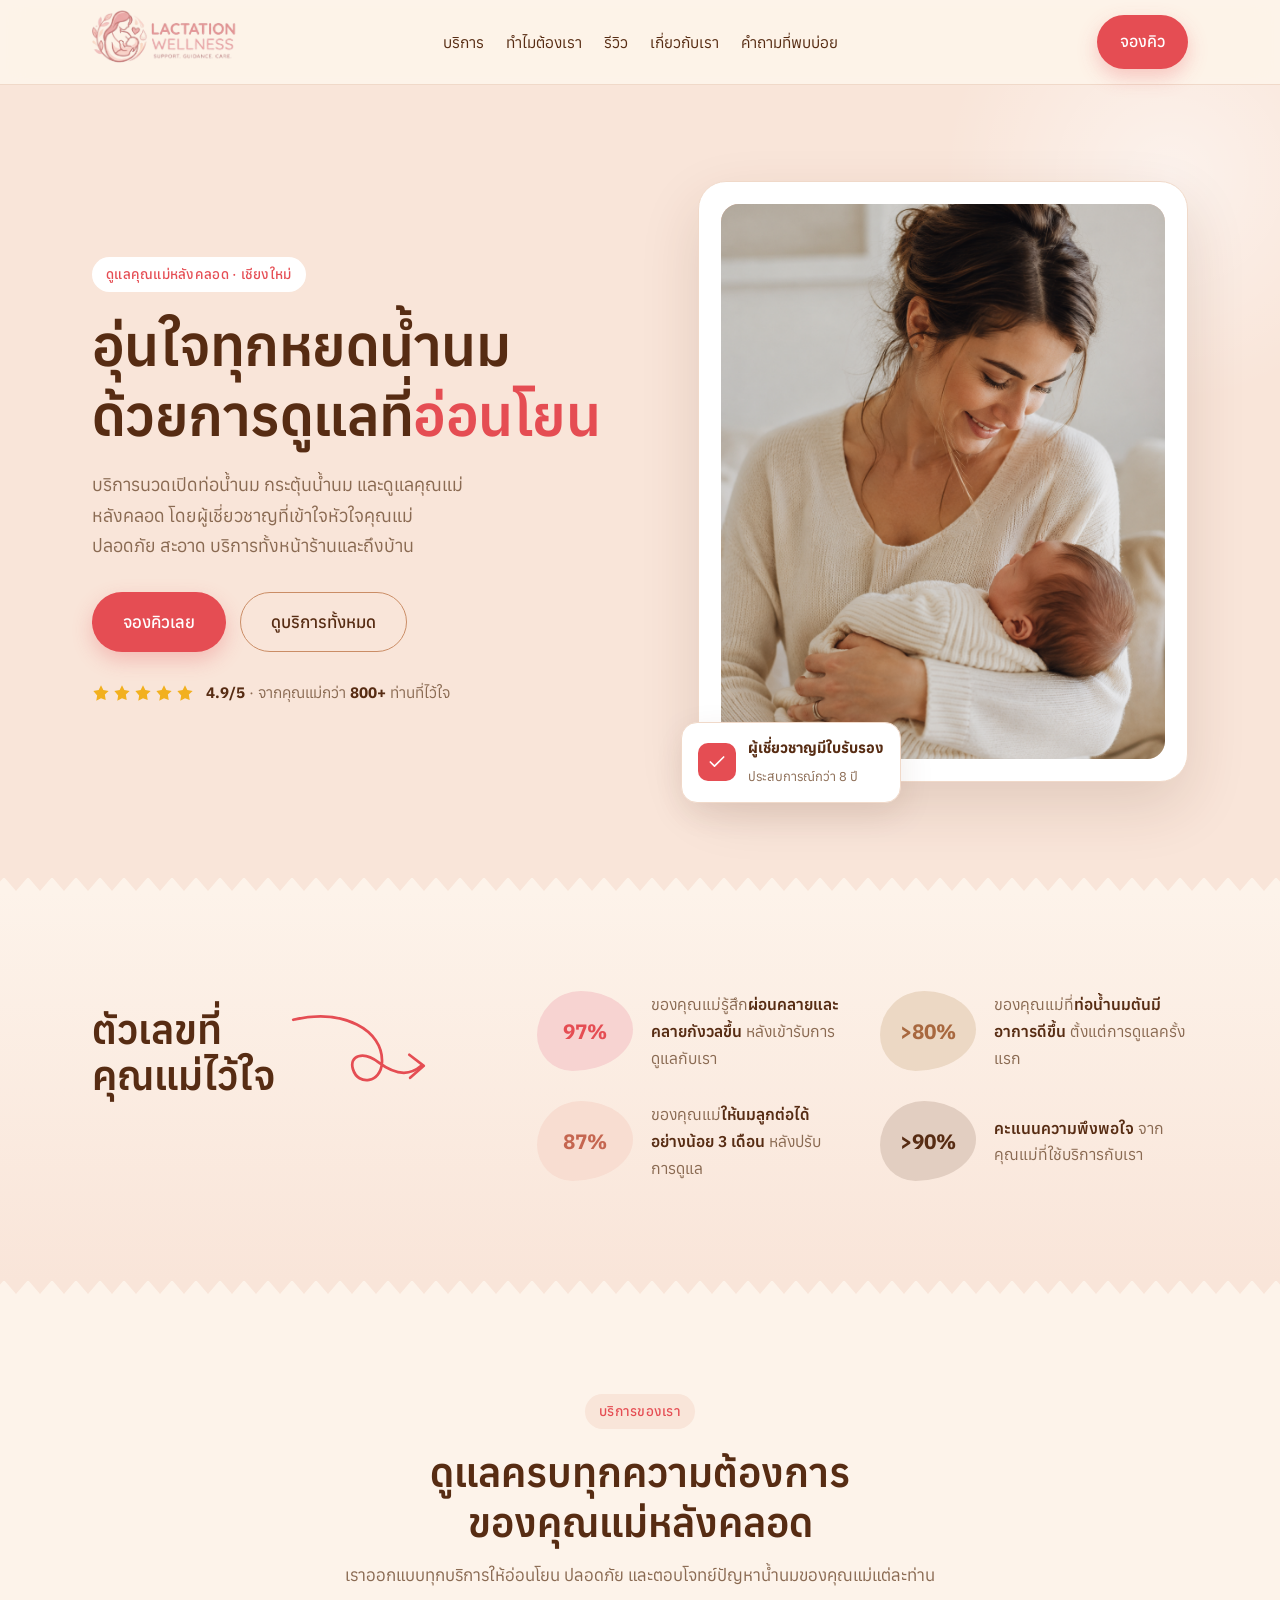
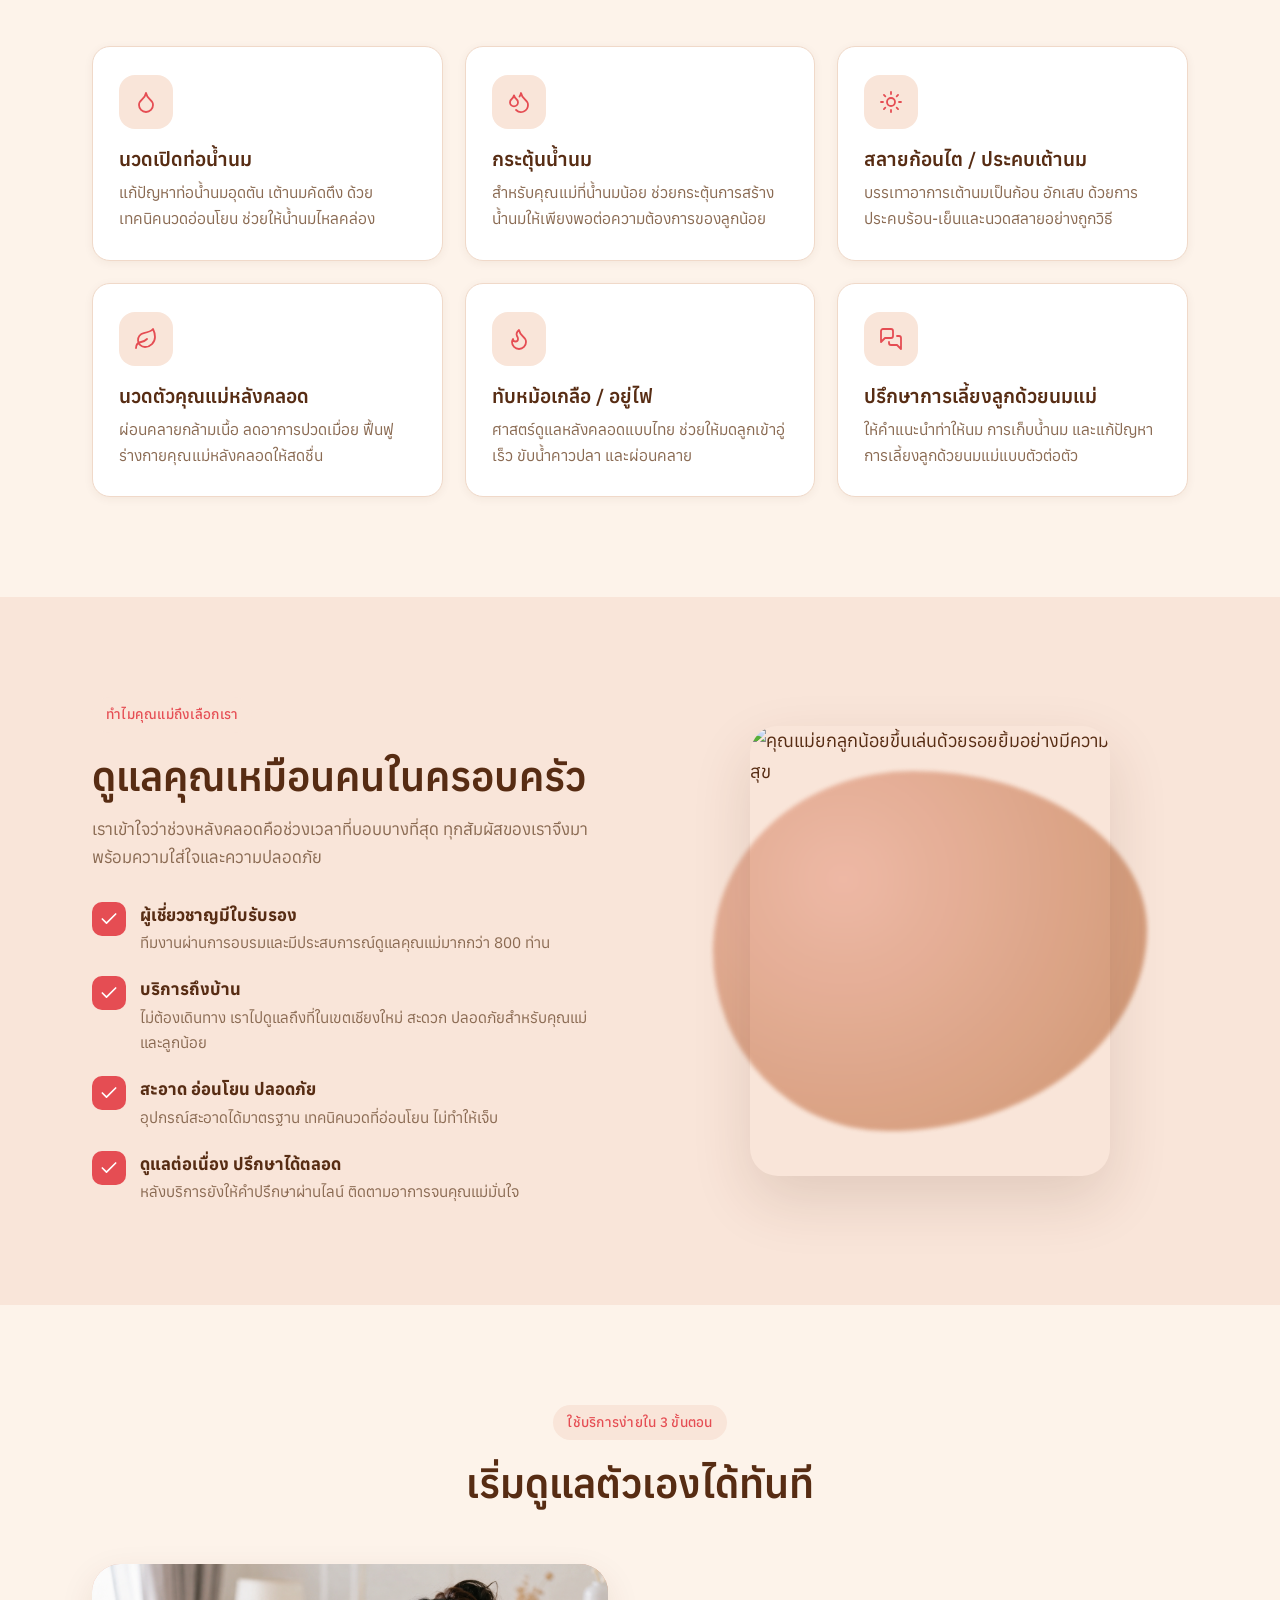
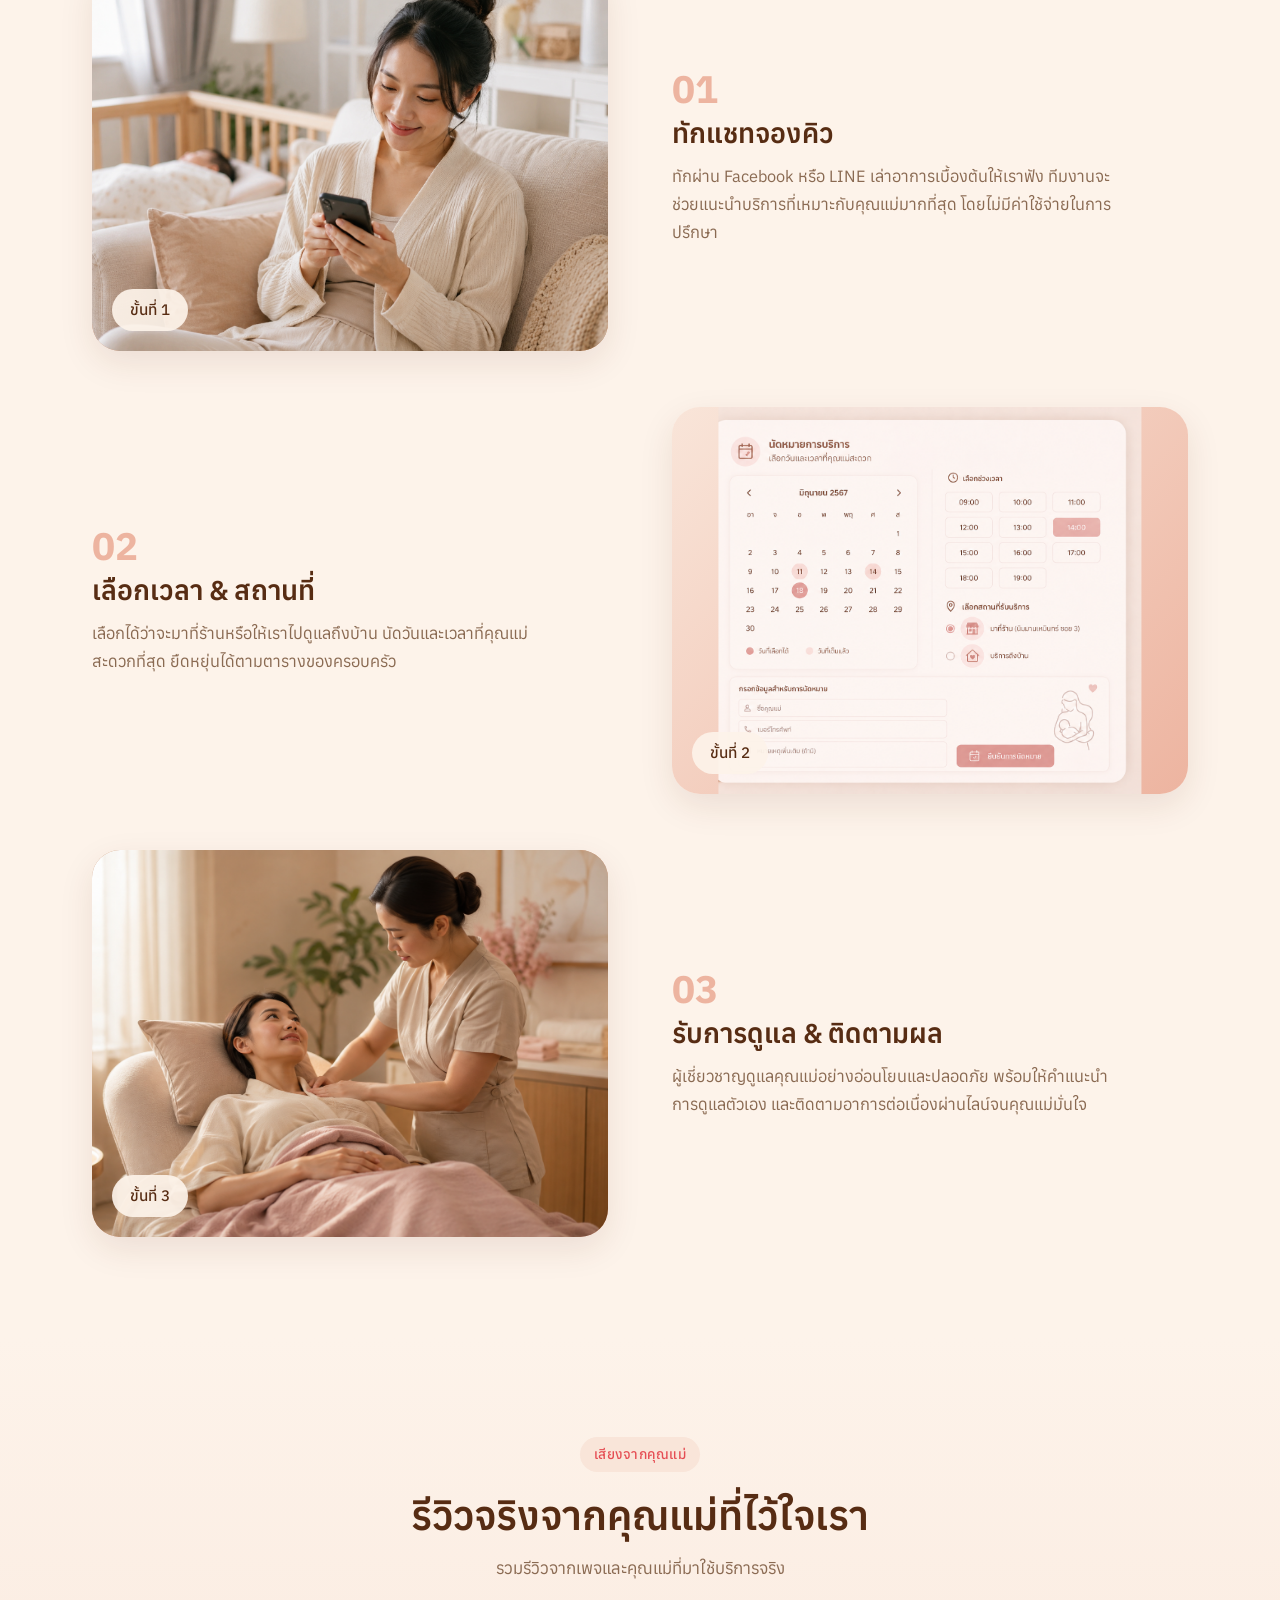
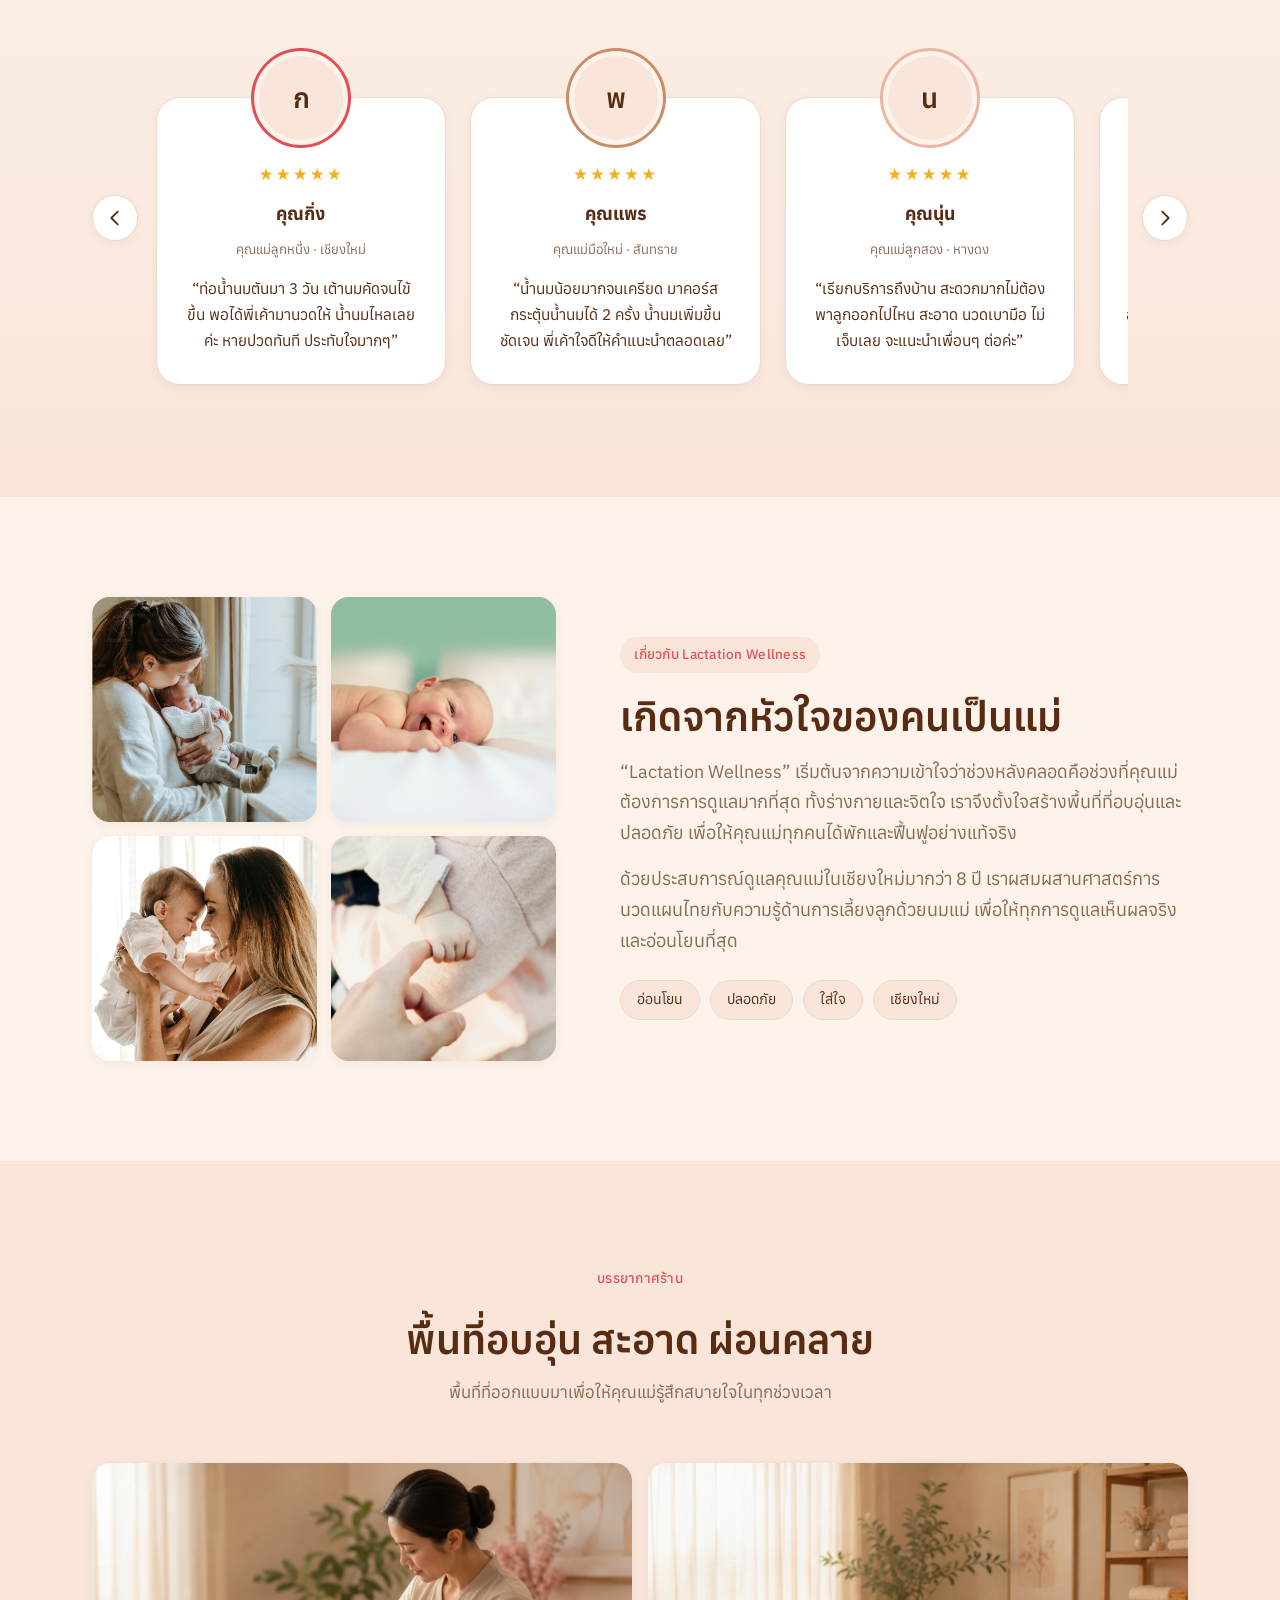
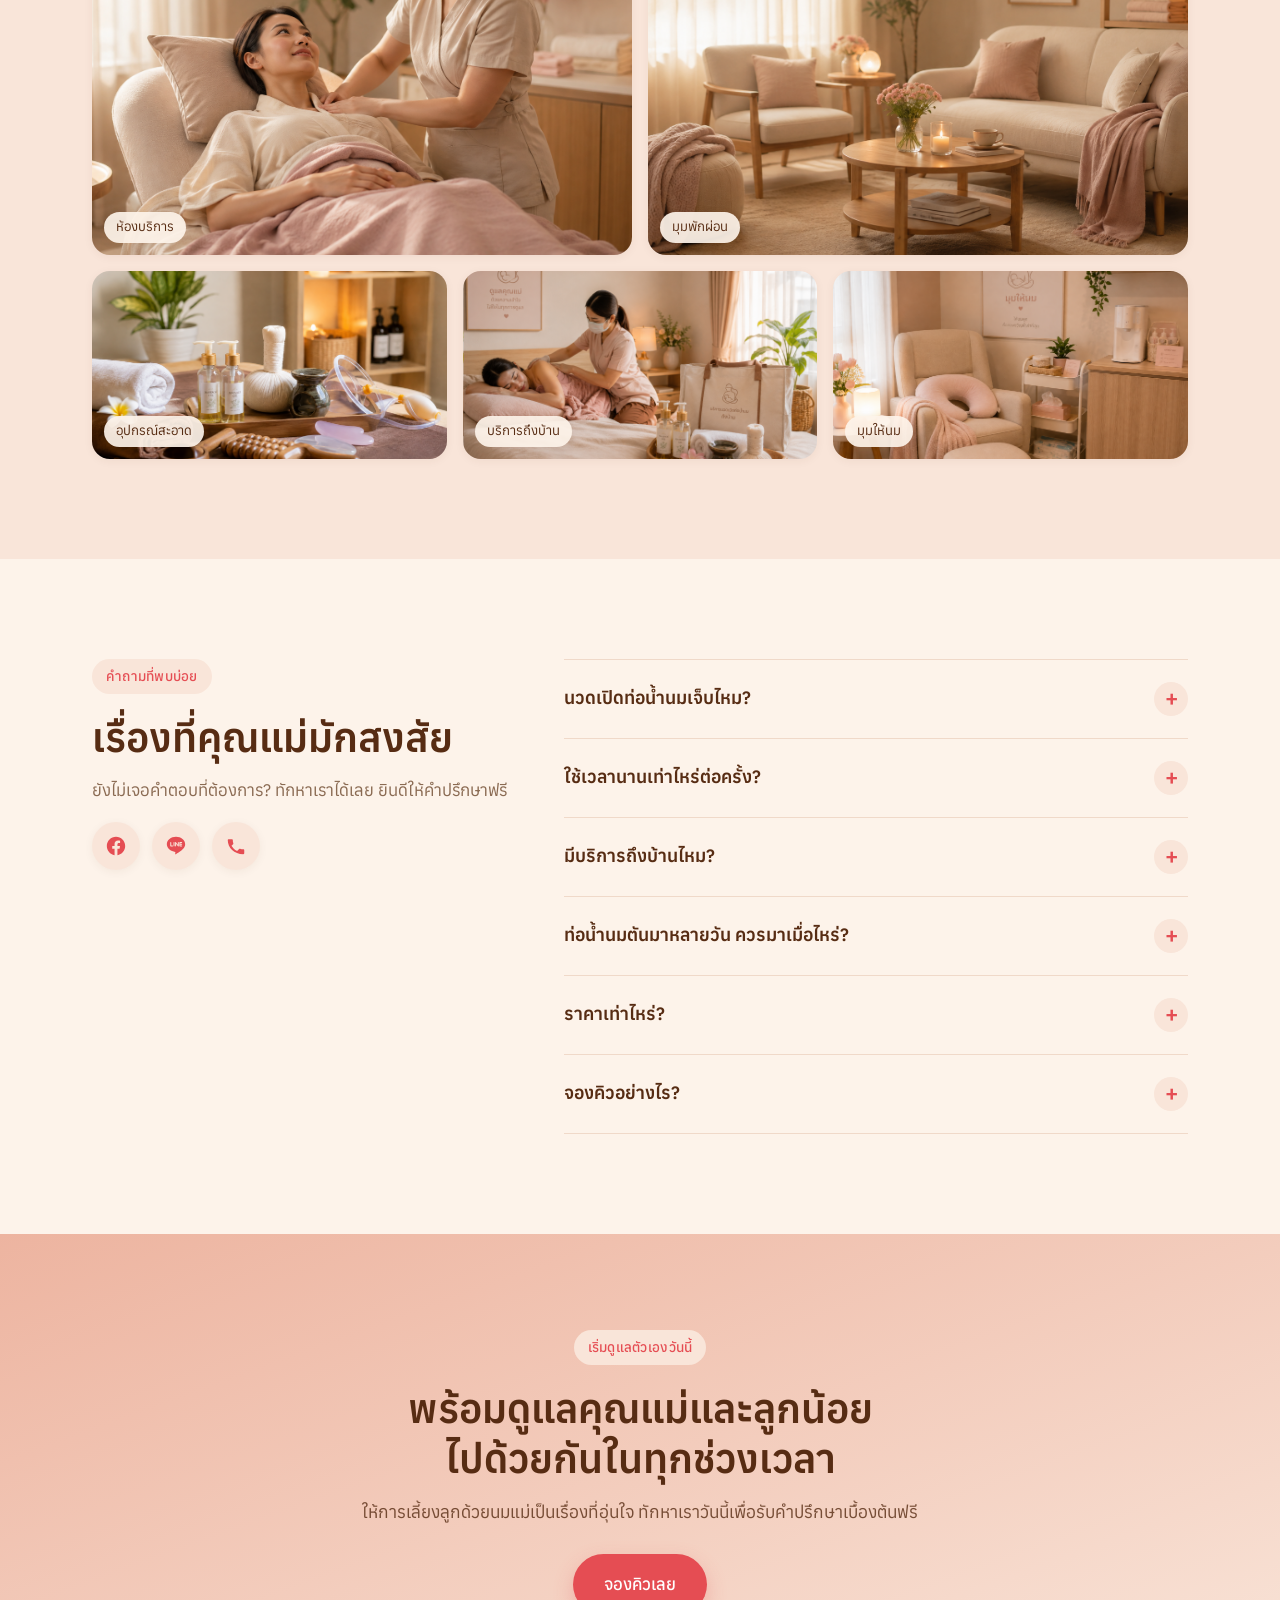
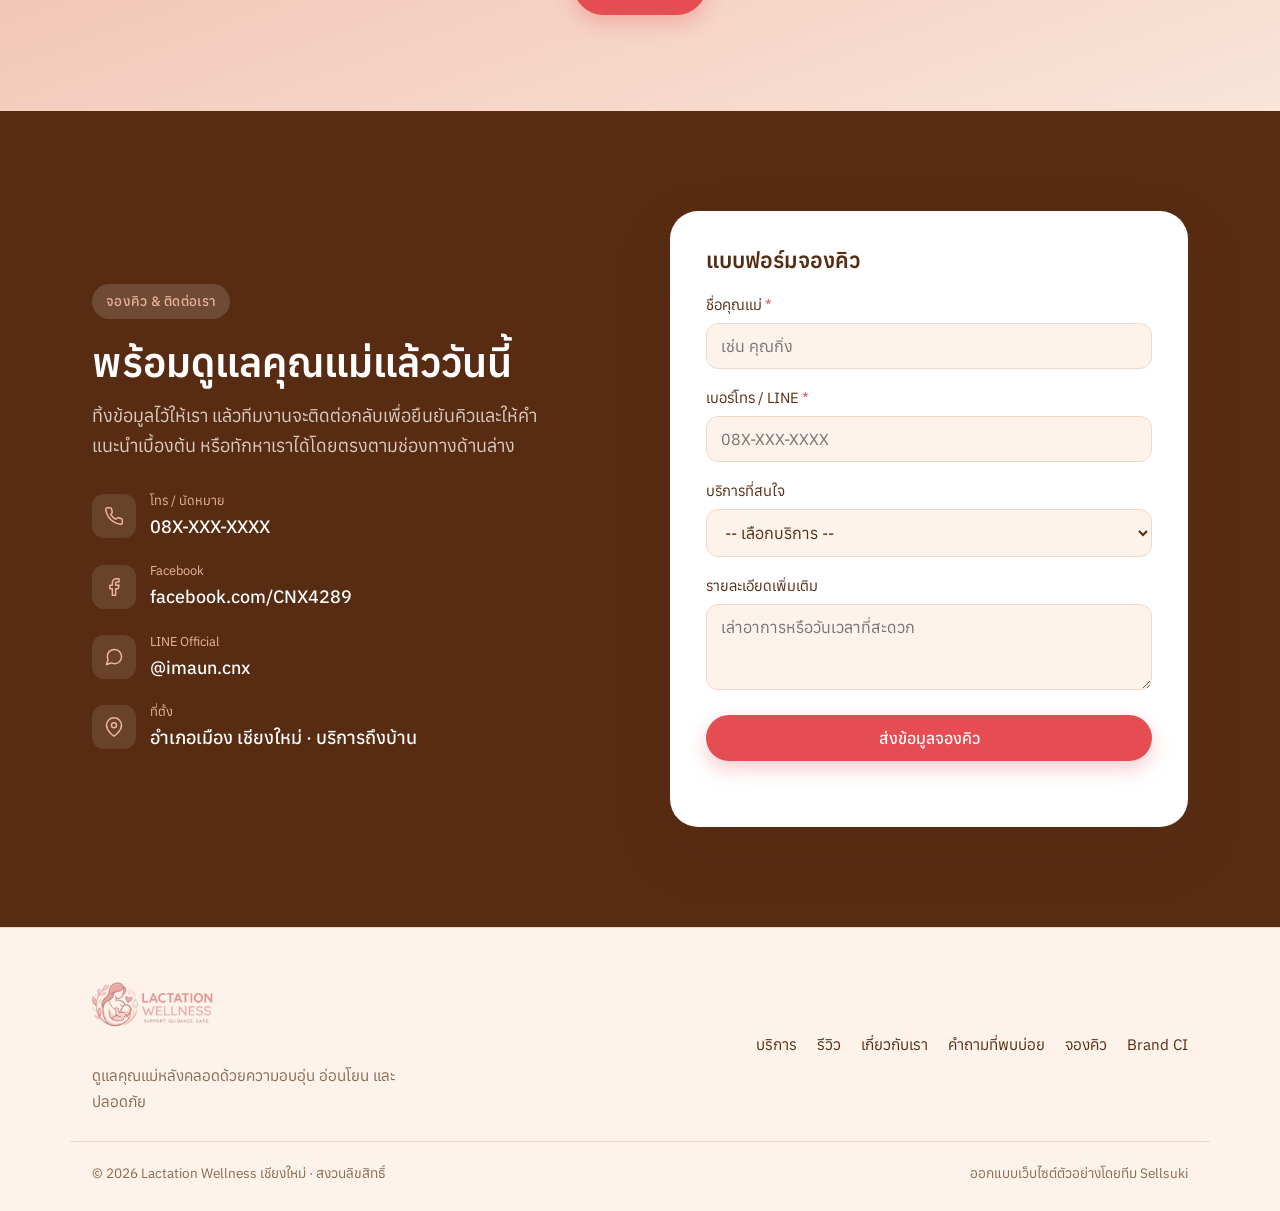
==== index.html @ d566239a "Initial commit: Lactation Wellness landing site Static HTML/CSS/vanilla-JS landing page for a postpa" ====
<!DOCTYPE html>
<html lang="th">
<head>
  <meta charset="UTF-8" />
  <meta name="viewport" content="width=device-width, initial-scale=1" />
  <script>document.documentElement.classList.add('js');</script>
  <title>Lactation Wellness | นวดเปิดท่อน้ำนม ดูแลคุณแม่หลังคลอด เชียงใหม่</title>
  <meta name="description" content="Lactation Wellness เชียงใหม่ — บริการนวดเปิดท่อน้ำนม กระตุ้นน้ำนม สลายก้อนไต และดูแลคุณแม่หลังคลอด โดยผู้เชี่ยวชาญ อ่อนโยน ปลอดภัย บริการถึงบ้านและหน้าร้าน" />
  <meta property="og:title" content="Lactation Wellness | นวดเปิดท่อน้ำนม ดูแลคุณแม่หลังคลอด เชียงใหม่" />
  <meta property="og:description" content="ดูแลคุณแม่หลังคลอดด้วยความอบอุ่น นวดเปิดท่อน้ำนม กระตุ้นน้ำนม โดยผู้เชี่ยวชาญ เชียงใหม่" />
  <meta property="og:type" content="website" />
  <link rel="preconnect" href="https://fonts.googleapis.com" />
  <link rel="preconnect" href="https://fonts.gstatic.com" crossorigin />
  <link href="https://fonts.googleapis.com/css2?family=Anuphan:wght@400;500;600;700&family=Dancing+Script:wght@600;700&display=swap" rel="stylesheet" />
  <link rel="stylesheet" href="styles.css" />
</head>
<body>
  <a class="skip-link" href="#main">ข้ามไปยังเนื้อหาหลัก</a>

  <!-- NAV -->
  <header class="nav" id="top">
    <div class="container nav__inner">
      <a class="brand" href="#top" aria-label="Lactation Wellness หน้าแรก">
        <img class="brand__logo" src="assets/lockup.png" alt="Lactation Wellness" width="693" height="343" />
      </a>

      <nav class="nav__links" aria-label="เมนูหลัก">
        <a href="#services">บริการ</a>
        <a href="#why">ทำไมต้องเรา</a>
        <a href="#reviews">รีวิว</a>
        <a href="#about">เกี่ยวกับเรา</a>
        <a href="#faq">คำถามที่พบบ่อย</a>
      </nav>

      <a class="btn btn--primary nav__cta" href="#booking">จองคิว</a>

      <button class="nav__toggle" id="navToggle" aria-label="เปิดเมนู" aria-expanded="false" aria-controls="mobileMenu">
        <span></span><span></span><span></span>
      </button>
    </div>

    <div class="mobile-menu" id="mobileMenu" hidden>
      <a href="#services">บริการ</a>
      <a href="#why">ทำไมต้องเรา</a>
      <a href="#reviews">รีวิว</a>
      <a href="#about">เกี่ยวกับเรา</a>
      <a href="#faq">คำถามที่พบบ่อย</a>
      <a class="btn btn--primary" href="#booking">จองคิว</a>
    </div>
  </header>

  <main id="main">

    <!-- HERO -->
    <section class="hero">
      <div class="container hero__inner">
        <div class="hero__copy reveal">
          <span class="eyebrow">ดูแลคุณแม่หลังคลอด · เชียงใหม่</span>
          <h1>อุ่นใจทุกหยดน้ำนม<br />ด้วยการดูแลที่<span class="hl">อ่อนโยน</span></h1>
          <p class="lead">บริการนวดเปิดท่อน้ำนม กระตุ้นน้ำนม และดูแลคุณแม่หลังคลอด โดยผู้เชี่ยวชาญที่เข้าใจหัวใจคุณแม่ ปลอดภัย สะอาด บริการทั้งหน้าร้านและถึงบ้าน</p>
          <div class="hero__actions">
            <a class="btn btn--primary btn--lg" href="#booking">จองคิวเลย</a>
            <a class="btn btn--ghost btn--lg" href="#services">ดูบริการทั้งหมด</a>
          </div>
          <div class="hero__trust">
            <div class="stars" aria-label="คะแนนรีวิว 4.9 จาก 5">
              <svg viewBox="0 0 20 20" width="18" height="18" fill="currentColor" aria-hidden="true"><path d="M10 1.5l2.6 5.3 5.9.86-4.25 4.14 1 5.87L10 15.9l-5.25 2.77 1-5.87L1.5 7.66l5.9-.86z"/></svg>
              <svg viewBox="0 0 20 20" width="18" height="18" fill="currentColor" aria-hidden="true"><path d="M10 1.5l2.6 5.3 5.9.86-4.25 4.14 1 5.87L10 15.9l-5.25 2.77 1-5.87L1.5 7.66l5.9-.86z"/></svg>
              <svg viewBox="0 0 20 20" width="18" height="18" fill="currentColor" aria-hidden="true"><path d="M10 1.5l2.6 5.3 5.9.86-4.25 4.14 1 5.87L10 15.9l-5.25 2.77 1-5.87L1.5 7.66l5.9-.86z"/></svg>
              <svg viewBox="0 0 20 20" width="18" height="18" fill="currentColor" aria-hidden="true"><path d="M10 1.5l2.6 5.3 5.9.86-4.25 4.14 1 5.87L10 15.9l-5.25 2.77 1-5.87L1.5 7.66l5.9-.86z"/></svg>
              <svg viewBox="0 0 20 20" width="18" height="18" fill="currentColor" aria-hidden="true"><path d="M10 1.5l2.6 5.3 5.9.86-4.25 4.14 1 5.87L10 15.9l-5.25 2.77 1-5.87L1.5 7.66l5.9-.86z"/></svg>
            </div>
            <p><strong>4.9/5</strong> · จากคุณแม่กว่า <strong>800+</strong> ท่านที่ไว้ใจ</p>
          </div>
        </div>

        <div class="hero__visual reveal">
          <div class="hero__card">
            <div class="hero__photo">
              <img class="hero__img" src="assets/hero-mom.jpg" alt="คุณแม่อุ้มลูกน้อยแรกเกิดด้วยความอบอุ่น" width="1024" height="1536" loading="eager" fetchpriority="high" />
            </div>
            <div class="hero__badge">
              <span class="hero__badge-ic" aria-hidden="true">
                <svg viewBox="0 0 24 24" width="20" height="20" fill="none" stroke="currentColor" stroke-width="2" stroke-linecap="round" stroke-linejoin="round"><path d="M20 6L9 17l-5-5"/></svg>
              </span>
              <div>
                <strong>ผู้เชี่ยวชาญมีใบรับรอง</strong>
                <small>ประสบการณ์กว่า 8 ปี</small>
              </div>
            </div>
          </div>
        </div>
      </div>
    </section>
    <div class="zig-edge" aria-hidden="true"></div>


    <!-- STATS (Care that adds up) -->
    <section class="section stats2" aria-label="การดูแลที่เห็นผล">
      <div class="container stats2__inner">
        <div class="stats2__head reveal">
          <h2>ตัวเลขที่<br />คุณแม่ไว้ใจ</h2>
          <svg class="stats2__arrow" viewBox="0 0 180 120" fill="none" aria-hidden="true">
            <path d="M12 22 C 70 8, 118 34, 116 72 C 115 96, 88 100, 82 80 C 77 64, 94 58, 112 72 C 128 84, 146 90, 162 76" stroke="#E54D53" stroke-width="3.2" stroke-linecap="round"/>
            <path d="M148 63 L165 76 L149 90" stroke="#E54D53" stroke-width="3.2" stroke-linecap="round" stroke-linejoin="round"/>
          </svg>
        </div>
        <div class="stats2__list">
          <div class="stat2 reveal">
            <span class="stat2__blob stat2__blob--coral"><b>97%</b></span>
            <p>ของคุณแม่รู้สึก<strong>ผ่อนคลายและคลายกังวลขึ้น</strong> หลังเข้ารับการดูแลกับเรา</p>
          </div>
          <div class="stat2 reveal">
            <span class="stat2__blob stat2__blob--caramel"><b>&gt;80%</b></span>
            <p>ของคุณแม่ที่<strong>ท่อน้ำนมตันมีอาการดีขึ้น</strong> ตั้งแต่การดูแลครั้งแรก</p>
          </div>
          <div class="stat2 reveal">
            <span class="stat2__blob stat2__blob--blush"><b>87%</b></span>
            <p>ของคุณแม่<strong>ให้นมลูกต่อได้อย่างน้อย 3 เดือน</strong> หลังปรับการดูแล</p>
          </div>
          <div class="stat2 reveal">
            <span class="stat2__blob stat2__blob--cocoa"><b>&gt;90%</b></span>
            <p><strong>คะแนนความพึงพอใจ</strong> จากคุณแม่ที่ใช้บริการกับเรา</p>
          </div>
        </div>
      </div>
    </section>
    <div class="zig-edge" aria-hidden="true"></div>

    <!-- SERVICES -->
    <section class="section" id="services">
      <div class="container">
        <div class="section__head reveal">
          <span class="eyebrow eyebrow--center">บริการของเรา</span>
          <h2>ดูแลครบทุกความต้องการ<br />ของคุณแม่หลังคลอด</h2>
          <p class="section__sub">เราออกแบบทุกบริการให้อ่อนโยน ปลอดภัย และตอบโจทย์ปัญหาน้ำนมของคุณแม่แต่ละท่าน</p>
        </div>

        <div class="cards">
          <article class="card reveal">
            <span class="card__ic"><svg viewBox="0 0 24 24" width="24" height="24" fill="none" stroke="currentColor" stroke-width="1.8" stroke-linecap="round" stroke-linejoin="round"><path d="M12 22a7 7 0 0 0 7-7c0-2-1-3.9-3-5.5s-3.5-4-4-6.5c-.5 2.5-2 4.9-4 6.5C6 11.1 5 13 5 15a7 7 0 0 0 7 7z"/></svg></span>
            <h3>นวดเปิดท่อน้ำนม</h3>
            <p>แก้ปัญหาท่อน้ำนมอุดตัน เต้านมคัดตึง ด้วยเทคนิคนวดอ่อนโยน ช่วยให้น้ำนมไหลคล่อง</p>
          </article>

          <article class="card reveal">
            <span class="card__ic"><svg viewBox="0 0 24 24" width="24" height="24" fill="none" stroke="currentColor" stroke-width="1.8" stroke-linecap="round" stroke-linejoin="round"><path d="M7 16.3c2.2 0 4-1.83 4-4.05 0-1.16-.57-2.26-1.71-3.19S7.29 6.75 7 5.3c-.29 1.45-1.14 2.84-2.29 3.76S3 11.1 3 12.25c0 2.22 1.8 4.05 4 4.05z"/><path d="M12.56 6.6A10.97 10.97 0 0 0 14 3.02c.5 2.5 2 4.9 4 6.5s3 3.5 3 5.5a6.98 6.98 0 0 1-11.91 4.97"/></svg></span>
            <h3>กระตุ้นน้ำนม</h3>
            <p>สำหรับคุณแม่ที่น้ำนมน้อย ช่วยกระตุ้นการสร้างน้ำนมให้เพียงพอต่อความต้องการของลูกน้อย</p>
          </article>

          <article class="card reveal">
            <span class="card__ic"><svg viewBox="0 0 24 24" width="24" height="24" fill="none" stroke="currentColor" stroke-width="1.8" stroke-linecap="round" stroke-linejoin="round"><circle cx="12" cy="12" r="4"/><path d="M12 2v2M12 20v2M4.93 4.93l1.41 1.41M17.66 17.66l1.41 1.41M2 12h2M20 12h2M6.34 17.66l-1.41 1.41M19.07 4.93l-1.41 1.41"/></svg></span>
            <h3>สลายก้อนไต / ประคบเต้านม</h3>
            <p>บรรเทาอาการเต้านมเป็นก้อน อักเสบ ด้วยการประคบร้อน-เย็นและนวดสลายอย่างถูกวิธี</p>
          </article>

          <article class="card reveal">
            <span class="card__ic"><svg viewBox="0 0 24 24" width="24" height="24" fill="none" stroke="currentColor" stroke-width="1.8" stroke-linecap="round" stroke-linejoin="round"><path d="M11 20A7 7 0 0 1 9.8 6.1C15.5 5 17 4.48 19 2c1 2 2 4.18 2 8 0 5.5-4.78 10-10 10Z"/><path d="M2 21c0-3 1.85-5.36 5.08-6C9.5 14.52 12 13 13 12"/></svg></span>
            <h3>นวดตัวคุณแม่หลังคลอด</h3>
            <p>ผ่อนคลายกล้ามเนื้อ ลดอาการปวดเมื่อย ฟื้นฟูร่างกายคุณแม่หลังคลอดให้สดชื่น</p>
          </article>

          <article class="card reveal">
            <span class="card__ic"><svg viewBox="0 0 24 24" width="24" height="24" fill="none" stroke="currentColor" stroke-width="1.8" stroke-linecap="round" stroke-linejoin="round"><path d="M8.5 14.5A2.5 2.5 0 0 0 11 12c0-1.38-.5-2-1-3-1.072-2.143-.224-4.054 2-6 .5 2.5 2 4.9 4 6.5 2 1.6 3 3.5 3 5.5a7 7 0 1 1-14 0c0-1.153.433-2.294 1-3a2.5 2.5 0 0 0 2.5 2.5z"/></svg></span>
            <h3>ทับหม้อเกลือ / อยู่ไฟ</h3>
            <p>ศาสตร์ดูแลหลังคลอดแบบไทย ช่วยให้มดลูกเข้าอู่เร็ว ขับน้ำคาวปลา และผ่อนคลาย</p>
          </article>

          <article class="card reveal">
            <span class="card__ic"><svg viewBox="0 0 24 24" width="24" height="24" fill="none" stroke="currentColor" stroke-width="1.8" stroke-linecap="round" stroke-linejoin="round"><path d="M14 9a2 2 0 0 1-2 2H6l-4 4V4a2 2 0 0 1 2-2h8a2 2 0 0 1 2 2z"/><path d="M18 9h2a2 2 0 0 1 2 2v11l-4-4h-6a2 2 0 0 1-2-2v-1"/></svg></span>
            <h3>ปรึกษาการเลี้ยงลูกด้วยนมแม่</h3>
            <p>ให้คำแนะนำท่าให้นม การเก็บน้ำนม และแก้ปัญหาการเลี้ยงลูกด้วยนมแม่แบบตัวต่อตัว</p>
          </article>
        </div>
      </div>
    </section>

    <!-- WHY -->
    <section class="section section--peach" id="why">
      <div class="container why__inner">
        <div class="why__copy reveal">
          <span class="eyebrow">ทำไมคุณแม่ถึงเลือกเรา</span>
          <h2>ดูแลคุณเหมือนคนในครอบครัว</h2>
          <p class="section__sub">เราเข้าใจว่าช่วงหลังคลอดคือช่วงเวลาที่บอบบางที่สุด ทุกสัมผัสของเราจึงมาพร้อมความใส่ใจและความปลอดภัย</p>

          <ul class="why__list">
            <li class="reveal">
              <span class="why__ic"><svg viewBox="0 0 24 24" width="20" height="20" fill="none" stroke="currentColor" stroke-width="2" stroke-linecap="round" stroke-linejoin="round"><path d="M20 6L9 17l-5-5"/></svg></span>
              <div><strong>ผู้เชี่ยวชาญมีใบรับรอง</strong><p>ทีมงานผ่านการอบรมและมีประสบการณ์ดูแลคุณแม่มากกว่า 800 ท่าน</p></div>
            </li>
            <li class="reveal">
              <span class="why__ic"><svg viewBox="0 0 24 24" width="20" height="20" fill="none" stroke="currentColor" stroke-width="2" stroke-linecap="round" stroke-linejoin="round"><path d="M20 6L9 17l-5-5"/></svg></span>
              <div><strong>บริการถึงบ้าน</strong><p>ไม่ต้องเดินทาง เราไปดูแลถึงที่ในเขตเชียงใหม่ สะดวก ปลอดภัยสำหรับคุณแม่และลูกน้อย</p></div>
            </li>
            <li class="reveal">
              <span class="why__ic"><svg viewBox="0 0 24 24" width="20" height="20" fill="none" stroke="currentColor" stroke-width="2" stroke-linecap="round" stroke-linejoin="round"><path d="M20 6L9 17l-5-5"/></svg></span>
              <div><strong>สะอาด อ่อนโยน ปลอดภัย</strong><p>อุปกรณ์สะอาดได้มาตรฐาน เทคนิคนวดที่อ่อนโยน ไม่ทำให้เจ็บ</p></div>
            </li>
            <li class="reveal">
              <span class="why__ic"><svg viewBox="0 0 24 24" width="20" height="20" fill="none" stroke="currentColor" stroke-width="2" stroke-linecap="round" stroke-linejoin="round"><path d="M20 6L9 17l-5-5"/></svg></span>
              <div><strong>ดูแลต่อเนื่อง ปรึกษาได้ตลอด</strong><p>หลังบริการยังให้คำปรึกษาผ่านไลน์ ติดตามอาการจนคุณแม่มั่นใจ</p></div>
            </li>
          </ul>
        </div>

        <div class="why__visual reveal">
          <div class="why__blob"></div>
          <figure class="why__figure">
            <img class="why__img" src="assets/family-care.jpg" alt="คุณแม่ยกลูกน้อยขึ้นเล่นด้วยรอยยิ้มอย่างมีความสุข" width="1333" height="2000" loading="lazy" />
          </figure>
        </div>
      </div>
    </section>

    <!-- HOW IT WORKS -->
    <section class="section" id="how">
      <div class="container">
        <div class="section__head reveal">
          <span class="eyebrow eyebrow--center">ใช้บริการง่ายใน 3 ขั้นตอน</span>
          <h2>เริ่มดูแลตัวเองได้ทันที</h2>
        </div>
        <div class="journey">
          <div class="jrow reveal">
            <div class="jrow__media jrow__media--1">
              <img class="jrow__img" src="assets/step-chat.jpg" alt="คุณแม่นั่งพักบนโซฟา ทักแชทจองคิวผ่านมือถือ ข้างเปลลูกน้อย" width="1456" height="1092" loading="lazy" />
              <span class="jrow__badge">ขั้นที่ 1</span>
            </div>
            <div class="jrow__text">
              <span class="jrow__step">01</span>
              <h3>ทักแชทจองคิว</h3>
              <p>ทักผ่าน Facebook หรือ LINE เล่าอาการเบื้องต้นให้เราฟัง ทีมงานจะช่วยแนะนำบริการที่เหมาะกับคุณแม่มากที่สุด โดยไม่มีค่าใช้จ่ายในการปรึกษา</p>
            </div>
          </div>

          <div class="jrow jrow--rev reveal">
            <div class="jrow__media jrow__media--2">
              <img class="jrow__img" src="assets/step-booking.jpg" alt="หน้าจอนัดหมายบริการ เลือกวันและช่วงเวลาที่คุณแม่สะดวก พร้อมเลือกมาที่ร้านหรือบริการถึงบ้าน" loading="lazy" />
              <span class="jrow__badge">ขั้นที่ 2</span>
            </div>
            <div class="jrow__text">
              <span class="jrow__step">02</span>
              <h3>เลือกเวลา &amp; สถานที่</h3>
              <p>เลือกได้ว่าจะมาที่ร้านหรือให้เราไปดูแลถึงบ้าน นัดวันและเวลาที่คุณแม่สะดวกที่สุด ยืดหยุ่นได้ตามตารางของครอบครัว</p>
            </div>
          </div>

          <div class="jrow reveal">
            <div class="jrow__media jrow__media--3">
              <img class="jrow__img" src="assets/gallery-room.jpg" alt="คุณแม่เข้ารับการดูแลและติดตามผลกับผู้เชี่ยวชาญในห้องบริการ" loading="lazy" />
              <span class="jrow__badge">ขั้นที่ 3</span>
            </div>
            <div class="jrow__text">
              <span class="jrow__step">03</span>
              <h3>รับการดูแล &amp; ติดตามผล</h3>
              <p>ผู้เชี่ยวชาญดูแลคุณแม่อย่างอ่อนโยนและปลอดภัย พร้อมให้คำแนะนำการดูแลตัวเอง และติดตามอาการต่อเนื่องผ่านไลน์จนคุณแม่มั่นใจ</p>
            </div>
          </div>
        </div>
      </div>
    </section>

    <!-- REVIEWS -->
    <section class="section section--cream" id="reviews">
      <div class="container">
        <div class="section__head reveal">
          <span class="eyebrow eyebrow--center">เสียงจากคุณแม่</span>
          <h2>รีวิวจริงจากคุณแม่ที่ไว้ใจเรา</h2>
          <p class="section__sub">รวมรีวิวจากเพจและคุณแม่ที่มาใช้บริการจริง</p>
        </div>

        <div class="reviews-carousel reveal">
          <button type="button" class="rev-nav rev-nav--prev" data-rev-prev aria-label="รีวิวก่อนหน้า">
            <svg viewBox="0 0 24 24" fill="none" aria-hidden="true"><path d="M15 5l-7 7 7 7" stroke="currentColor" stroke-width="2" stroke-linecap="round" stroke-linejoin="round"/></svg>
          </button>

          <div class="reviews" id="reviewsTrack">
            <figure class="review">
              <span class="review__avatar" style="--ring:#E54D53">ก</span>
              <div class="stars stars--sm" aria-label="5 ดาว"><span>★★★★★</span></div>
              <strong class="review__name">คุณกิ่ง</strong>
              <small class="review__loc">คุณแม่ลูกหนึ่ง · เชียงใหม่</small>
              <blockquote>“ท่อน้ำนมตันมา 3 วัน เต้านมคัดจนไข้ขึ้น พอได้พี่เค้ามานวดให้ น้ำนมไหลเลยค่ะ หายปวดทันที ประทับใจมากๆ”</blockquote>
            </figure>

            <figure class="review">
              <span class="review__avatar" style="--ring:#CA8D66">พ</span>
              <div class="stars stars--sm" aria-label="5 ดาว"><span>★★★★★</span></div>
              <strong class="review__name">คุณแพร</strong>
              <small class="review__loc">คุณแม่มือใหม่ · สันทราย</small>
              <blockquote>“น้ำนมน้อยมากจนเครียด มาคอร์สกระตุ้นน้ำนมได้ 2 ครั้ง น้ำนมเพิ่มขึ้นชัดเจน พี่เค้าใจดีให้คำแนะนำตลอดเลย”</blockquote>
            </figure>

            <figure class="review">
              <span class="review__avatar" style="--ring:#EDB4A0">น</span>
              <div class="stars stars--sm" aria-label="5 ดาว"><span>★★★★★</span></div>
              <strong class="review__name">คุณนุ่น</strong>
              <small class="review__loc">คุณแม่ลูกสอง · หางดง</small>
              <blockquote>“เรียกบริการถึงบ้าน สะดวกมากไม่ต้องพาลูกออกไปไหน สะอาด นวดเบามือ ไม่เจ็บเลย จะแนะนำเพื่อนๆ ต่อค่ะ”</blockquote>
            </figure>

            <figure class="review">
              <span class="review__avatar" style="--ring:#E54D53">ฝ</span>
              <div class="stars stars--sm" aria-label="5 ดาว"><span>★★★★★</span></div>
              <strong class="review__name">คุณฝน</strong>
              <small class="review__loc">คุณแม่หลังคลอด · เมืองเชียงใหม่</small>
              <blockquote>“ทับหม้อเกลือหลังคลอดกับที่นี่ ตัวเบาสบายมาก มดลูกเข้าอู่ไว หน้าท้องยุบเร็ว ดูแลดีเหมือนญาติเลยค่ะ”</blockquote>
            </figure>

            <figure class="review">
              <span class="review__avatar" style="--ring:#CA8D66">อ</span>
              <div class="stars stars--sm" aria-label="5 ดาว"><span>★★★★★</span></div>
              <strong class="review__name">คุณอ้อม</strong>
              <small class="review__loc">คุณแม่ลูกหนึ่ง · ดอยสะเก็ด</small>
              <blockquote>“เต้าเป็นก้อนแข็งจนกลัวจะเป็นฝี รีบมาให้ช่วยสลายก้อน หายปวดหายบวมภายในวันเดียว ขอบคุณมากค่ะ”</blockquote>
            </figure>

            <figure class="review">
              <span class="review__avatar" style="--ring:#EDB4A0">ม</span>
              <div class="stars stars--sm" aria-label="5 ดาว"><span>★★★★★</span></div>
              <strong class="review__name">คุณเมย์</strong>
              <small class="review__loc">คุณแม่มือใหม่ · แม่ริม</small>
              <blockquote>“ชอบตรงที่ปรึกษาได้ตลอดหลังนวด มีอะไรทักไลน์ถามได้เลย ดูแลใส่ใจจริงๆ ประทับใจสุดๆ”</blockquote>
            </figure>
          </div>

          <button type="button" class="rev-nav rev-nav--next" data-rev-next aria-label="รีวิวถัดไป">
            <svg viewBox="0 0 24 24" fill="none" aria-hidden="true"><path d="M9 5l7 7-7 7" stroke="currentColor" stroke-width="2" stroke-linecap="round" stroke-linejoin="round"/></svg>
          </button>
        </div>
      </div>
    </section>

    <!-- ABOUT -->
    <section class="section" id="about">
      <div class="container about__inner">
        <div class="about__visual reveal">
          <div class="about__grid">
            <figure class="about__cell about__cell--a"><img class="about__img" src="assets/about-1.jpg" alt="คุณแม่โอบกอดลูกน้อยแรกเกิดอย่างอบอุ่น" loading="lazy" /></figure>
            <figure class="about__cell about__cell--b"><img class="about__img" src="assets/about-2.jpg" alt="ลูกน้อยยิ้มสดใสขณะนอนเล่น" loading="lazy" /></figure>
            <figure class="about__cell about__cell--c"><img class="about__img" src="assets/about-3.jpg" alt="คุณแม่ยกลูกน้อยขึ้นเล่นด้วยรอยยิ้มมีความสุข" loading="lazy" /></figure>
            <figure class="about__cell about__cell--d"><img class="about__img" src="assets/about-4.jpg" alt="มือน้อยของลูกกำนิ้วคุณแม่ไว้แน่น" loading="lazy" /></figure>
          </div>
        </div>
        <div class="about__copy reveal">
          <span class="eyebrow">เกี่ยวกับ Lactation Wellness</span>
          <h2>เกิดจากหัวใจของคนเป็นแม่</h2>
          <p>“Lactation Wellness” เริ่มต้นจากความเข้าใจว่าช่วงหลังคลอดคือช่วงที่คุณแม่ต้องการการดูแลมากที่สุด ทั้งร่างกายและจิตใจ เราจึงตั้งใจสร้างพื้นที่ที่อบอุ่นและปลอดภัย เพื่อให้คุณแม่ทุกคนได้พักและฟื้นฟูอย่างแท้จริง</p>
          <p>ด้วยประสบการณ์ดูแลคุณแม่ในเชียงใหม่มากว่า 8 ปี เราผสมผสานศาสตร์การนวดแผนไทยกับความรู้ด้านการเลี้ยงลูกด้วยนมแม่ เพื่อให้ทุกการดูแลเห็นผลจริงและอ่อนโยนที่สุด</p>
          <div class="about__pills">
            <span class="pill">อ่อนโยน</span>
            <span class="pill">ปลอดภัย</span>
            <span class="pill">ใส่ใจ</span>
            <span class="pill">เชียงใหม่</span>
          </div>
        </div>
      </div>
    </section>

    <!-- GALLERY -->
    <section class="section section--peach" id="gallery">
      <div class="container">
        <div class="section__head reveal">
          <span class="eyebrow eyebrow--center">บรรยากาศร้าน</span>
          <h2>พื้นที่อบอุ่น สะอาด ผ่อนคลาย</h2>
          <p class="section__sub">พื้นที่ที่ออกแบบมาเพื่อให้คุณแม่รู้สึกสบายใจในทุกช่วงเวลา</p>
        </div>
        <div class="gallery">
          <div class="gallery__item gallery__item--tall reveal" data-tag="ห้องบริการ" style="background-image:url('assets/gallery-room.jpg')"></div>
          <div class="gallery__item reveal" data-tag="มุมพักผ่อน" style="background-image:url('assets/gallery-lounge.jpg')"></div>
          <div class="gallery__item reveal" data-tag="อุปกรณ์สะอาด" style="background-image:url('assets/gallery-tools.jpg')"></div>
          <div class="gallery__item gallery__item--wide reveal" data-tag="บริการถึงบ้าน" style="background-image:url('assets/gallery-home.jpg')"></div>
          <div class="gallery__item reveal" data-tag="มุมให้นม" style="background-image:url('assets/gallery-nursing.jpg')"></div>
        </div>
      </div>
    </section>

    <!-- FAQ -->
    <section class="section" id="faq">
      <div class="container faq__inner">
        <div class="faq__aside reveal">
          <div class="section__head section__head--left">
            <span class="eyebrow">คำถามที่พบบ่อย</span>
            <h2>เรื่องที่คุณแม่มักสงสัย</h2>
            <p class="section__sub">ยังไม่เจอคำตอบที่ต้องการ? ทักหาเราได้เลย ยินดีให้คำปรึกษาฟรี</p>
          </div>

          <div class="faq__contact">
            <a class="faq__contact-ic faq__contact-ic--fb" href="https://www.facebook.com/CNX4289/" target="_blank" rel="noopener noreferrer" aria-label="Facebook"><svg viewBox="0 0 24 24" width="22" height="22" fill="currentColor" aria-hidden="true"><path d="M22 12.06C22 6.5 17.52 2 12 2S2 6.5 2 12.06c0 5.02 3.66 9.18 8.44 9.94v-7.03H7.9v-2.9h2.54V9.85c0-2.52 1.49-3.91 3.78-3.91 1.09 0 2.24.2 2.24.2v2.46h-1.26c-1.24 0-1.63.78-1.63 1.57v1.89h2.78l-.44 2.9h-2.34V22c4.78-.76 8.44-4.92 8.44-9.94z"/></svg></a>
            <a class="faq__contact-ic faq__contact-ic--line" href="https://line.me/R/ti/p/@imaun.cnx" target="_blank" rel="noopener noreferrer" aria-label="LINE Official @imaun.cnx"><svg viewBox="0 0 24 24" width="22" height="22" fill="currentColor" aria-hidden="true"><path d="M12 2C6.48 2 2 5.64 2 10.13c0 4.02 3.55 7.39 8.35 8.03.32.07.77.21.88.49.1.25.06.63.03.88l-.14.85c-.04.25-.2.99.87.54 1.07-.45 5.75-3.39 7.85-5.8C21.28 13.5 22 11.9 22 10.13 22 5.64 17.52 2 12 2zM8.29 12.6h-2c-.29 0-.53-.24-.53-.53V8.09c0-.29.24-.53.53-.53s.53.24.53.53v3.45h1.47c.29 0 .53.24.53.53s-.24.53-.53.53zm2.07-.53c0 .29-.24.53-.53.53s-.53-.24-.53-.53V8.09c0-.29.24-.53.53-.53s.53.24.53.53v3.98zm4.71 0c0 .23-.15.43-.36.5-.06.02-.11.03-.17.03-.17 0-.32-.08-.42-.21l-2.04-2.78v2.46c0 .29-.24.53-.53.53s-.53-.24-.53-.53V8.09c0-.23.15-.43.36-.5.06-.02.11-.02.17-.02.16 0 .32.08.42.21l2.05 2.78V8.09c0-.29.24-.53.53-.53s.53.24.53.53v3.98zm3.17-2.52c.29 0 .53.24.53.53s-.24.53-.53.53h-1.47v.93h1.47c.29 0 .53.24.53.53s-.24.53-.53.53h-2c-.29 0-.53-.24-.53-.53V8.09c0-.29.24-.53.53-.53h2c.29 0 .53.24.53.53s-.24.53-.53.53h-1.47v.93h1.47z"/></svg></a>
            <a class="faq__contact-ic faq__contact-ic--phone" href="#booking" aria-label="โทร / นัดหมาย"><svg viewBox="0 0 24 24" width="22" height="22" fill="currentColor" aria-hidden="true"><path d="M6.62 10.79c1.44 2.83 3.76 5.14 6.59 6.59l2.2-2.2c.27-.27.67-.36 1.02-.24 1.12.37 2.33.57 3.57.57.55 0 1 .45 1 1V20c0 .55-.45 1-1 1C10.07 21 3 13.93 3 5.5c0-.55.45-1 1-1h3.5c.55 0 1 .45 1 1 0 1.25.2 2.45.57 3.57.11.35.03.74-.25 1.02l-2.2 2.2z"/></svg></a>
          </div>
        </div>

        <div class="faq" id="faqList">
          <details class="faq__item reveal">
            <summary>นวดเปิดท่อน้ำนมเจ็บไหม?</summary>
            <div class="faq__body"><p>เราใช้เทคนิคที่อ่อนโยน เน้นให้คุณแม่ผ่อนคลาย โดยทั่วไปจะรู้สึกตึงเล็กน้อยในจุดที่อุดตัน แต่ไม่เจ็บรุนแรง และอาการจะดีขึ้นทันทีหลังน้ำนมไหล</p></div>
          </details>
          <details class="faq__item reveal">
            <summary>ใช้เวลานานเท่าไหร่ต่อครั้ง?</summary>
            <div class="faq__body"><p>โดยเฉลี่ยประมาณ 45–90 นาที ขึ้นอยู่กับบริการและอาการของคุณแม่ ทีมงานจะประเมินและแจ้งให้ทราบก่อนเริ่มทุกครั้ง</p></div>
          </details>
          <details class="faq__item reveal">
            <summary>มีบริการถึงบ้านไหม?</summary>
            <div class="faq__body"><p>มีค่ะ เราให้บริการถึงบ้านในเขตเชียงใหม่และพื้นที่ใกล้เคียง สะดวกสำหรับคุณแม่ที่ไม่สะดวกเดินทาง (อาจมีค่าเดินทางตามระยะทาง)</p></div>
          </details>
          <details class="faq__item reveal">
            <summary>ท่อน้ำนมตันมาหลายวัน ควรมาเมื่อไหร่?</summary>
            <div class="faq__body"><p>ยิ่งเข้ารับการดูแลเร็วยิ่งดี เพื่อป้องกันการอักเสบหรือเต้านมเป็นฝี หากมีไข้ เต้านมแดงร้อน หรือเป็นก้อนแข็ง แนะนำให้ทักมาปรึกษาทันที</p></div>
          </details>
          <details class="faq__item reveal">
            <summary>ราคาเท่าไหร่?</summary>
            <div class="faq__body"><p>ราคาขึ้นอยู่กับบริการที่เลือก เรามีทั้งแบบครั้งเดียวและแบบคอร์ส ทักแชทมาเพื่อรับใบเสนอราคาและโปรโมชั่นล่าสุดได้เลยค่ะ</p></div>
          </details>
          <details class="faq__item reveal">
            <summary>จองคิวอย่างไร?</summary>
            <div class="faq__body"><p>ทักผ่าน Facebook หรือ LINE หรือกรอกแบบฟอร์มจองคิวด้านล่าง ทีมงานจะติดต่อกลับเพื่อยืนยันวันเวลาโดยเร็วที่สุด</p></div>
          </details>
        </div>
      </div>
    </section>

    <!-- CTA BAND -->
    <section class="ctaband">
      <div class="container ctaband__inner reveal">
        <span class="eyebrow eyebrow--center">เริ่มดูแลตัวเองวันนี้</span>
        <h2>พร้อมดูแลคุณแม่และลูกน้อย<br />ไปด้วยกันในทุกช่วงเวลา</h2>
        <p>ให้การเลี้ยงลูกด้วยนมแม่เป็นเรื่องที่อุ่นใจ ทักหาเราวันนี้เพื่อรับคำปรึกษาเบื้องต้นฟรี</p>
        <a class="btn btn--primary btn--lg" href="#booking">จองคิวเลย</a>
      </div>
    </section>

    <!-- BOOKING / CONTACT -->
    <section class="section section--dark" id="booking">
      <div class="container booking__inner">
        <div class="booking__info reveal">
          <span class="eyebrow eyebrow--light">จองคิว &amp; ติดต่อเรา</span>
          <h2>พร้อมดูแลคุณแม่แล้ววันนี้</h2>
          <p>ทิ้งข้อมูลไว้ให้เรา แล้วทีมงานจะติดต่อกลับเพื่อยืนยันคิวและให้คำแนะนำเบื้องต้น หรือทักหาเราได้โดยตรงตามช่องทางด้านล่าง</p>

          <ul class="contact-list">
            <li>
              <span class="contact__ic"><svg viewBox="0 0 24 24" width="20" height="20" fill="none" stroke="currentColor" stroke-width="1.8" stroke-linecap="round" stroke-linejoin="round"><path d="M22 16.92v3a2 2 0 01-2.18 2 19.79 19.79 0 01-8.63-3.07 19.5 19.5 0 01-6-6 19.79 19.79 0 01-3.07-8.67A2 2 0 014.11 2h3a2 2 0 012 1.72c.13.96.36 1.9.7 2.81a2 2 0 01-.45 2.11L8.09 9.91a16 16 0 006 6l1.27-1.27a2 2 0 012.11-.45c.9.34 1.85.57 2.81.7A2 2 0 0122 16.92z"/></svg></span>
              <div><small>โทร / นัดหมาย</small><strong>08X-XXX-XXXX</strong></div>
            </li>
            <li>
              <span class="contact__ic"><svg viewBox="0 0 24 24" width="20" height="20" fill="none" stroke="currentColor" stroke-width="1.8" stroke-linecap="round" stroke-linejoin="round"><path d="M18 2h-3a5 5 0 00-5 5v3H7v4h3v8h4v-8h3l1-4h-4V7a1 1 0 011-1h3z"/></svg></span>
              <div><small>Facebook</small><a href="https://www.facebook.com/CNX4289/" target="_blank" rel="noopener noreferrer"><strong>facebook.com/CNX4289</strong></a></div>
            </li>
            <li>
              <span class="contact__ic"><svg viewBox="0 0 24 24" width="20" height="20" fill="none" stroke="currentColor" stroke-width="1.8" stroke-linecap="round" stroke-linejoin="round"><path d="M21 11.5a8.38 8.38 0 01-.9 3.8 8.5 8.5 0 01-7.6 4.7 8.38 8.38 0 01-3.8-.9L3 21l1.9-5.7a8.38 8.38 0 01-.9-3.8 8.5 8.5 0 014.7-7.6 8.38 8.38 0 013.8-.9h.5a8.48 8.48 0 018 8v.5z"/></svg></span>
              <div><small>LINE Official</small><strong>@imaun.cnx</strong></div>
            </li>
            <li>
              <span class="contact__ic"><svg viewBox="0 0 24 24" width="20" height="20" fill="none" stroke="currentColor" stroke-width="1.8" stroke-linecap="round" stroke-linejoin="round"><path d="M21 10c0 7-9 13-9 13s-9-6-9-13a9 9 0 0118 0z"/><circle cx="12" cy="10" r="3"/></svg></span>
              <div><small>ที่ตั้ง</small><strong>อำเภอเมือง เชียงใหม่ · บริการถึงบ้าน</strong></div>
            </li>
          </ul>
        </div>

        <div class="booking__card reveal">
          <form id="bookingForm" novalidate>
            <h3>แบบฟอร์มจองคิว</h3>
            <div class="field">
              <label for="name">ชื่อคุณแม่ <span aria-hidden="true">*</span></label>
              <input id="name" name="name" type="text" autocomplete="name" required placeholder="เช่น คุณกิ่ง" />
            </div>
            <div class="field">
              <label for="phone">เบอร์โทร / LINE <span aria-hidden="true">*</span></label>
              <input id="phone" name="phone" type="tel" inputmode="tel" autocomplete="tel" required placeholder="08X-XXX-XXXX" />
            </div>
            <div class="field">
              <label for="service">บริการที่สนใจ</label>
              <select id="service" name="service">
                <option value="">-- เลือกบริการ --</option>
                <option>นวดเปิดท่อน้ำนม</option>
                <option>กระตุ้นน้ำนม</option>
                <option>สลายก้อนไต / ประคบเต้านม</option>
                <option>นวดตัวคุณแม่หลังคลอด</option>
                <option>ทับหม้อเกลือ / อยู่ไฟ</option>
                <option>ปรึกษาการเลี้ยงลูกด้วยนมแม่</option>
              </select>
            </div>
            <div class="field">
              <label for="note">รายละเอียดเพิ่มเติม</label>
              <textarea id="note" name="note" rows="3" placeholder="เล่าอาการหรือวันเวลาที่สะดวก"></textarea>
            </div>
            <button class="btn btn--primary btn--block" type="submit">ส่งข้อมูลจองคิว</button>
            <p class="form__hint" id="formHint" role="status" aria-live="polite"></p>
          </form>
        </div>
      </div>
    </section>
  </main>

  <!-- FOOTER -->
  <footer class="footer">
    <div class="container footer__inner">
      <div class="footer__brand">
        <span class="brand brand--footer">
          <img class="brand__logo" src="assets/lockup.png" alt="Lactation Wellness" width="693" height="343" />
        </span>
        <p>ดูแลคุณแม่หลังคลอดด้วยความอบอุ่น อ่อนโยน และปลอดภัย</p>
      </div>
      <nav class="footer__links" aria-label="เมนูส่วนท้าย">
        <a href="#services">บริการ</a>
        <a href="#reviews">รีวิว</a>
        <a href="#about">เกี่ยวกับเรา</a>
        <a href="#faq">คำถามที่พบบ่อย</a>
        <a href="#booking">จองคิว</a>
        <a href="brand.html">Brand CI</a>
      </nav>
    </div>
    <div class="container footer__bottom">
      <p>© 2026 Lactation Wellness เชียงใหม่ · สงวนลิขสิทธิ์</p>
      <p>ออกแบบเว็บไซต์ตัวอย่างโดยทีม Sellsuki</p>
    </div>
  </footer>

  <script src="script.js"></script>
</body>
</html>
---- styles.css ----
/* ===== Design Tokens (CI) ===== */
:root {
  --coral: #E54D53;
  --coral-dark: #d13b41;
  --caramel: #CA8D66;
  --cocoa: #572C13;
  --blush: #EDB4A0;
  --cream: #FDF3EA;
  --peach: #F9E5D9;
  --white: #FFFFFF;

  --text: #572C13;
  --text-soft: #8a6a52;
  --border: #f0d9c9;

  --radius: 18px;
  --radius-lg: 28px;
  --radius-sm: 12px;
  --shadow-sm: 0 2px 10px rgba(87, 44, 19, 0.06);
  --shadow: 0 12px 34px rgba(87, 44, 19, 0.10);
  --shadow-lg: 0 24px 60px rgba(87, 44, 19, 0.14);
  --ease: cubic-bezier(0.22, 1, 0.36, 1);

  --maxw: 1140px;
  --font-head: 'Anuphan', system-ui, sans-serif;
  --font-body: 'Anuphan', system-ui, sans-serif;
  --font-brand: 'Dancing Script', 'Anuphan', cursive;
}

/* ===== Reset ===== */
*, *::before, *::after { box-sizing: border-box; }
* { margin: 0; }
html { scroll-behavior: smooth; scroll-padding-top: 84px; }
body {
  font-family: var(--font-body);
  color: var(--text);
  background: var(--cream);
  line-height: 1.7;
  font-size: clamp(1rem, 1rem + 0.2vw, 1.125rem);
  font-weight: 400;
  -webkit-font-smoothing: antialiased;
  overflow-x: hidden;
}
img, svg { display: block; max-width: 100%; }
a { color: inherit; text-decoration: none; }
h1, h2, h3 { font-family: var(--font-head); font-weight: 600; line-height: 1.25; color: var(--cocoa); }

.container { width: 100%; max-width: var(--maxw); margin-inline: auto; padding-inline: 22px; }

.skip-link {
  position: absolute; left: -999px; top: 0; z-index: 200;
  background: var(--cocoa); color: #fff; padding: 10px 16px; border-radius: 0 0 10px 0;
}
.skip-link:focus { left: 0; }

/* ===== Buttons ===== */
.btn {
  display: inline-flex; align-items: center; justify-content: center; gap: 8px;
  font-family: var(--font-head); font-weight: 500; font-size: 1rem;
  padding: 12px 22px; border-radius: 999px; border: 1.5px solid transparent;
  cursor: pointer; transition: transform .2s var(--ease), background .2s var(--ease), box-shadow .2s var(--ease), color .2s var(--ease);
  white-space: nowrap;
}
.btn:focus-visible { outline: 3px solid var(--caramel); outline-offset: 2px; }
.btn--primary { background: var(--coral); color: #fff; box-shadow: 0 8px 20px rgba(229, 77, 83, 0.28); }
.btn--primary:hover { background: var(--coral-dark); transform: translateY(-2px); box-shadow: 0 12px 26px rgba(229, 77, 83, 0.34); }
.btn--ghost { background: transparent; color: var(--cocoa); border-color: var(--caramel); }
.btn--ghost:hover { background: var(--peach); transform: translateY(-2px); }
.btn--lg { padding: 15px 30px; font-size: 1.05rem; }
.btn--block { width: 100%; }

/* ===== Nav ===== */
.nav {
  position: sticky; top: 0; z-index: 100;
  background: rgba(253, 243, 234, 0.82);
  backdrop-filter: saturate(180%) blur(12px);
  border-bottom: 1px solid var(--border);
}
.nav__inner { position: relative; display: flex; align-items: center; justify-content: space-between; gap: 20px; height: 84px; }
.brand { display: inline-flex; align-items: center; gap: 10px; font-family: var(--font-head); }
.brand__mark {
  display: grid; place-items: center; width: 38px; height: 38px; border-radius: 12px;
  background: var(--coral); color: #fff; box-shadow: var(--shadow-sm); flex: none;
}
.brand__logo { display: block; height: 78px; width: auto; flex: none; }
.brand--footer .brand__logo { height: 66px; }
.brand--lg .brand__logo { height: 150px; }
.brand__text { font-family: var(--font-brand); font-weight: 700; font-size: 1.5rem; color: var(--cocoa); line-height: 1.05; display: flex; flex-direction: column; }
.brand__text small { font-family: var(--font-body); font-weight: 400; font-size: .68rem; color: var(--caramel); letter-spacing: .04em; }
.nav__links { display: flex; gap: 22px; flex-wrap: nowrap; margin-inline: auto; position: absolute; left: 50%; top: 50%; transform: translate(-50%, -50%); }
.nav__links a { font-size: .96rem; color: var(--text); position: relative; padding: 6px 0; transition: color .2s; white-space: nowrap; }
.nav__links a::after { content: ''; position: absolute; left: 0; bottom: 0; width: 0; height: 2px; background: var(--coral); transition: width .25s var(--ease); border-radius: 2px; }
.nav__links a:hover { color: var(--coral); }
.nav__links a:hover::after { width: 100%; }
.nav__cta { flex: none; }
.nav__toggle { display: none; flex-direction: column; gap: 5px; width: 44px; height: 44px; align-items: center; justify-content: center; background: none; border: none; cursor: pointer; }
.nav__toggle span { width: 24px; height: 2px; background: var(--cocoa); border-radius: 2px; transition: .25s var(--ease); }
.nav__toggle[aria-expanded="true"] span:nth-child(1) { transform: translateY(7px) rotate(45deg); }
.nav__toggle[aria-expanded="true"] span:nth-child(2) { opacity: 0; }
.nav__toggle[aria-expanded="true"] span:nth-child(3) { transform: translateY(-7px) rotate(-45deg); }

.mobile-menu { display: none; flex-direction: column; gap: 4px; padding: 14px 22px 22px; background: var(--cream); border-bottom: 1px solid var(--border); }
.mobile-menu a { padding: 12px 8px; font-family: var(--font-head); border-radius: 10px; }
.mobile-menu a:not(.btn):hover { background: var(--peach); }
.mobile-menu .btn { margin-top: 8px; }

/* ===== Hero ===== */
.hero { padding: clamp(48px, 8vw, 96px) 0; position: relative; background: var(--peach); overflow: hidden; }
.hero .eyebrow { background: var(--white); }
.hero::before {
  content: ''; position: absolute; top: -140px; right: -120px; width: 460px; height: 460px;
  background: radial-gradient(circle, rgba(255,255,255,.5), transparent 70%); z-index: 0;
}
.zig-edge {
  height: 14px; margin-top: -1px;
  background-image: url("data:image/svg+xml,%3Csvg xmlns='http://www.w3.org/2000/svg' width='24' height='14'%3E%3Cpath d='M0 0H24L12 14Z' fill='%23F9E5D9'/%3E%3C/svg%3E");
  background-size: 24px 14px; background-repeat: repeat-x; background-position: top center;
}
.hero__inner { display: grid; grid-template-columns: 1.05fr .95fr; gap: clamp(32px, 5vw, 64px); align-items: center; position: relative; z-index: 1; }
.eyebrow { display: inline-block; font-family: var(--font-head); font-weight: 500; font-size: .85rem; color: var(--coral); background: var(--peach); padding: 6px 14px; border-radius: 999px; letter-spacing: .02em; margin-bottom: 18px; }
.eyebrow--center { display: table; margin-inline: auto; }
.eyebrow--light { background: rgba(255,255,255,.14); color: var(--blush); }
.hero h1 { font-size: clamp(3rem, 5vw, 3.5rem); font-weight: 600; letter-spacing: -.01em; }
.hero .hl { color: var(--coral); }
.lead { margin-top: 20px; font-size: clamp(1rem, 1.4vw, 1.15rem); color: var(--text-soft); max-width: 34ch; }
.hero__actions { display: flex; flex-wrap: wrap; gap: 14px; margin-top: 30px; }
.hero__trust { display: flex; align-items: center; gap: 12px; margin-top: 28px; flex-wrap: wrap; }
.stars { display: inline-flex; gap: 3px; color: #F2B01E; }
.hero__trust p { font-size: .95rem; color: var(--text-soft); }
.hero__trust strong { color: var(--cocoa); }

.hero__visual { position: relative; }
.hero__card {
  position: relative; background: var(--white); border-radius: var(--radius-lg);
  padding: 22px; box-shadow: var(--shadow-lg); border: 1px solid var(--border);
}
.hero__photo {
  aspect-ratio: 4/5; border-radius: var(--radius); overflow: hidden;
  background: linear-gradient(150deg, var(--blush), var(--peach));
}
.hero__img { width: 100%; height: 100%; object-fit: cover; object-position: center 25%; display: block; }
.hero__badge {
  position: absolute; bottom: -22px; left: -18px; display: flex; align-items: center; gap: 12px;
  background: var(--white); border-radius: 16px; padding: 12px 16px; box-shadow: var(--shadow);
  border: 1px solid var(--border);
}
.hero__badge-ic { display: grid; place-items: center; width: 38px; height: 38px; border-radius: 10px; background: var(--coral); color: #fff; flex: none; }
.hero__badge strong { display: block; font-family: var(--font-head); font-size: .92rem; color: var(--cocoa); }
.hero__badge small { color: var(--text-soft); font-size: .8rem; }

/* ===== Stats (Care that adds up — left heading + organic blobs) ===== */
.stats2 { background: linear-gradient(180deg, var(--cream), var(--peach)); }
.stats2__inner { display: grid; grid-template-columns: minmax(250px, .95fr) 1.5fr; gap: clamp(20px, 2.5vw, 36px); align-items: start; }
.stats2__head { display: flex; align-items: center; gap: 8px; padding-top: 10px; }
.stats2__head h2 { font-size: clamp(2.25rem, 3.8vw, 2.5rem); line-height: 1.15; flex: none; }
.stats2__arrow { width: clamp(120px, 12vw, 160px); flex: none; }
.stats2__list { display: grid; grid-template-columns: 1fr 1fr; gap: 30px 36px; align-items: start; }
.stat2 { display: flex; align-items: center; gap: 18px; }
.stat2__blob {
  position: relative; flex: none; width: 96px; height: 80px; display: grid; place-items: center;
  border-radius: 46% 54% 63% 37% / 55% 48% 52% 45%;
}
.stat2__blob b { font-family: var(--font-head); font-weight: 700; font-size: 1.3rem; }
.stat2__blob--coral { background: #f7d3d1; } .stat2__blob--coral b { color: var(--coral); }
.stat2__blob--caramel { background: #ecd8c4; } .stat2__blob--caramel b { color: #a8683f; }
.stat2__blob--blush { background: #f8ddd1; } .stat2__blob--blush b { color: #c56650; }
.stat2__blob--cocoa { background: #e2cec1; } .stat2__blob--cocoa b { color: var(--cocoa); }
.stat2 p { color: var(--text-soft); font-size: .98rem; }
.stat2 p strong { color: var(--cocoa); font-weight: 600; }

/* ===== Service chip carousel ===== */
.chiprow {
  display: flex; gap: 12px; overflow-x: auto; padding: 4px 2px 16px; margin-bottom: 12px;
  scroll-snap-type: x proximity; -webkit-overflow-scrolling: touch;
}
.chiprow::-webkit-scrollbar { height: 6px; }
.chiprow::-webkit-scrollbar-thumb { background: var(--blush); border-radius: 999px; }
.chip-svc {
  flex: none; scroll-snap-align: start; white-space: nowrap;
  font-family: var(--font-head); font-weight: 500; font-size: .96rem; color: var(--cocoa);
  background: var(--white); border: 1.5px solid var(--border); padding: 10px 20px; border-radius: 999px;
  transition: background .2s var(--ease), color .2s var(--ease), border-color .2s var(--ease);
}
.chip-svc:hover { background: var(--coral); color: #fff; border-color: var(--coral); }

/* ===== Section base ===== */
.section { padding: clamp(56px, 8vw, 100px) 0; }
.section--peach { background: var(--peach); }
.section--cream { background: linear-gradient(180deg, var(--cream), var(--peach)); }
.section__head { text-align: center; max-width: 640px; margin: 0 auto clamp(36px, 5vw, 56px); }
.section__head--left { text-align: left; margin-inline: 0; }
.section h2 { font-size: clamp(2.25rem, 3.6vw, 2.5rem); }
.section__sub { margin-top: 14px; color: var(--text-soft); font-size: 1.05rem; }

/* ===== Cards (Services) ===== */
.cards { display: grid; grid-template-columns: repeat(3, 1fr); gap: 22px; }
.card {
  background: var(--white); border: 1px solid var(--border); border-radius: var(--radius);
  padding: 28px 26px; box-shadow: var(--shadow-sm);
  transition: transform .25s var(--ease), box-shadow .25s var(--ease), border-color .25s var(--ease);
}
.card:hover { transform: translateY(-6px); box-shadow: var(--shadow); border-color: var(--blush); }
.card__ic { display: grid; place-items: center; width: 54px; height: 54px; border-radius: 16px; background: var(--peach); color: var(--coral); margin-bottom: 18px; }
.card h3 { font-size: 1.2rem; margin-bottom: 8px; }
.card p { color: var(--text-soft); font-size: .97rem; }

/* ===== Why ===== */
.why__inner { display: grid; grid-template-columns: 1fr 1fr; gap: clamp(32px, 5vw, 64px); align-items: center; }
.why__list { list-style: none; padding: 0; margin-top: 28px; display: grid; gap: 18px; }
.why__list li { display: flex; gap: 14px; align-items: flex-start; }
.why__ic { display: grid; place-items: center; width: 34px; height: 34px; border-radius: 10px; background: var(--coral); color: #fff; flex: none; margin-top: 2px; }
.why__list strong { font-family: var(--font-head); color: var(--cocoa); font-size: 1.05rem; }
.why__list p { color: var(--text-soft); font-size: .95rem; }
.why__visual { position: relative; display: grid; place-items: center; min-height: 360px; }
.why__blob { position: absolute; inset: 10% 8%; background: radial-gradient(circle at 30% 30%, var(--blush), var(--caramel)); border-radius: 46% 54% 60% 40% / 50% 44% 56% 50%; filter: blur(2px); opacity: .9; }
.why__figure { position: relative; width: 82%; max-width: 360px; margin: 0; aspect-ratio: 4/5; border-radius: var(--radius-lg); overflow: hidden; box-shadow: var(--shadow-lg); }
.why__img { width: 100%; height: 100%; object-fit: cover; object-position: center 28%; display: block; }

/* ===== Journey (alternating zigzag) ===== */
.journey { display: grid; gap: clamp(28px, 5vw, 56px); }
.jrow { display: grid; grid-template-columns: 1fr 1fr; gap: clamp(28px, 5vw, 64px); align-items: center; }
.jrow--rev .jrow__media { order: 2; }
.jrow__media {
  position: relative; aspect-ratio: 4/3; border-radius: var(--radius-lg); box-shadow: var(--shadow);
  overflow: hidden;
}
.jrow__media--1 { background: linear-gradient(150deg, var(--blush), var(--caramel)); }
.jrow__img { position: absolute; inset: 0; width: 100%; height: 100%; object-fit: cover; object-position: center; display: block; }
.jrow__media--2 { background: linear-gradient(135deg, var(--peach), var(--blush)); }
.jrow__media--2 .jrow__img { width: 82%; left: 50%; right: auto; object-fit: cover; object-position: 100% center; transform: translateX(-50%); }
.jrow__media--3 { background: linear-gradient(150deg, var(--caramel), var(--blush)); }
.jrow__badge {
  position: absolute; left: 20px; bottom: 20px; font-family: var(--font-head); font-weight: 500;
  color: var(--cocoa); background: rgba(253,243,234,.92); padding: 8px 18px; border-radius: 999px; font-size: .95rem;
}
.jrow__step { display: block; font-family: var(--font-head); font-weight: 700; font-size: 2.4rem; color: var(--blush); line-height: 1; margin-bottom: 8px; }
.jrow__text h3 { font-size: clamp(1.3rem, 2.4vw, 1.7rem); margin-bottom: 12px; }
.jrow__text p { color: var(--text-soft); font-size: 1.02rem; max-width: 46ch; }

/* ===== Reviews ===== */
.reviews-carousel { display: flex; align-items: center; gap: 14px; }
.reviews { flex: 1; display: flex; gap: 24px; overflow-x: auto; scroll-snap-type: x mandatory; scroll-behavior: smooth; padding: 58px 4px 12px; -ms-overflow-style: none; scrollbar-width: none; }
.reviews::-webkit-scrollbar { display: none; }
.review { position: relative; flex: 0 0 clamp(260px, 30%, 320px); scroll-snap-align: center; background: var(--white); border: 1px solid var(--border); border-radius: 24px; padding: 62px 26px 30px; box-shadow: var(--shadow-sm); display: flex; flex-direction: column; align-items: center; text-align: center; gap: 10px; transition: transform .25s var(--ease), box-shadow .25s var(--ease); }
.review:hover { transform: translateY(-5px); box-shadow: var(--shadow); }
.review__avatar { position: absolute; top: 0; left: 50%; transform: translate(-50%, -50%); display: grid; place-items: center; width: 84px; height: 84px; border-radius: 50%; background: var(--peach); font-family: var(--font-head); font-weight: 600; font-size: 1.7rem; color: var(--cocoa); box-shadow: 0 0 0 5px var(--cream), 0 0 0 8px var(--ring, var(--blush)); }
.stars--sm { color: #F2B01E; font-size: 1.05rem; letter-spacing: 2px; }
.review__name { font-family: var(--font-head); color: var(--cocoa); font-size: 1.12rem; }
.review__loc { color: var(--text-soft); font-size: .82rem; }
.review blockquote { color: var(--text); font-size: .96rem; line-height: 1.7; margin-top: 4px; }
.rev-nav { flex: none; width: 46px; height: 46px; border-radius: 50%; border: 1px solid var(--border); background: var(--white); color: var(--cocoa); display: grid; place-items: center; cursor: pointer; box-shadow: var(--shadow-sm); transition: background .2s var(--ease), color .2s var(--ease), border-color .2s var(--ease); }
.rev-nav:hover { background: var(--coral); color: #fff; border-color: var(--coral); }
.rev-nav svg { width: 22px; height: 22px; }

/* ===== About ===== */
.about__inner { display: grid; grid-template-columns: .9fr 1.1fr; gap: clamp(32px, 5vw, 64px); align-items: center; }
.about__grid { display: grid; grid-template-columns: 1fr 1fr; grid-template-rows: 1fr 1fr; gap: 14px; aspect-ratio: 1/1; }
.about__cell { position: relative; margin: 0; border-radius: var(--radius); box-shadow: var(--shadow-sm); overflow: hidden; background: linear-gradient(140deg, var(--blush), var(--peach)); }
.about__img { position: absolute; inset: 0; width: 100%; height: 100%; object-fit: cover; display: block; }
.about__copy p { color: var(--text-soft); margin-top: 16px; }
.about__pills { display: flex; flex-wrap: wrap; gap: 10px; margin-top: 24px; }
.pill { font-family: var(--font-head); font-size: .88rem; color: var(--cocoa); background: var(--peach); border: 1px solid var(--border); padding: 7px 16px; border-radius: 999px; }
.section--peach .pill { background: var(--white); }

/* ===== Gallery ===== */
.gallery { display: grid; grid-template-columns: repeat(6, 1fr); grid-auto-rows: clamp(150px, 18vw, 188px); gap: 16px; }
.gallery__item { position: relative; border-radius: var(--radius); overflow: hidden; box-shadow: var(--shadow-sm); background-size: cover; background-position: center; background-color: var(--peach); transition: transform .3s ease, box-shadow .3s ease; }
.gallery__item::before { content: ""; position: absolute; inset: 0; background: linear-gradient(180deg, transparent 55%, rgba(87,44,19,.28)); opacity: 0; transition: opacity .3s ease; }
.gallery__item:hover { transform: translateY(-4px); box-shadow: var(--shadow); }
.gallery__item:hover::before { opacity: 1; }
.gallery__item::after { content: attr(data-tag); position: absolute; left: 12px; bottom: 12px; z-index: 1; font-family: var(--font-head); font-size: .82rem; color: var(--cocoa); background: rgba(253,243,234,.92); padding: 4px 12px; border-radius: 999px; box-shadow: var(--shadow-sm); }
.gallery__item:nth-child(1) { grid-column: span 3; grid-row: span 2; }
.gallery__item:nth-child(2) { grid-column: span 3; grid-row: span 2; }
.gallery__item:nth-child(3) { grid-column: span 2; }
.gallery__item:nth-child(4) { grid-column: span 2; }
.gallery__item:nth-child(5) { grid-column: span 2; }
.gallery__note { text-align: center; margin-top: 20px; font-size: .85rem; color: var(--text-soft); }

/* ===== FAQ ===== */
.faq__inner { display: grid; grid-template-columns: .8fr 1.2fr; gap: clamp(32px, 5vw, 56px); align-items: start; }
.faq__aside { display: grid; gap: 18px; align-content: start; position: sticky; top: 96px; }
.faq__aside .section__head { margin-bottom: 0; }
.faq__contact { display: flex; gap: 12px; }
.faq__contact-ic { flex: none; width: 48px; height: 48px; display: grid; place-items: center; border-radius: 50%; background: var(--peach); color: var(--coral); text-decoration: none; box-shadow: var(--shadow-sm); transition: transform .2s var(--ease), box-shadow .2s var(--ease), filter .2s var(--ease); }
.faq__contact-ic:hover { transform: translateY(-3px); box-shadow: var(--shadow); filter: brightness(1.03); }
.faq { display: grid; gap: 0; border-top: 1px solid var(--border); }
.faq__item { background: transparent; border: none; border-bottom: 1px solid var(--border); border-radius: 0; padding: 0; box-shadow: none; }
.faq__item summary { list-style: none; cursor: pointer; font-family: var(--font-head); font-weight: 600; font-size: 1.12rem; color: var(--cocoa); padding: 22px 0; display: flex; justify-content: space-between; align-items: center; gap: 18px; transition: color .2s var(--ease); }
.faq__item summary:hover { color: var(--coral); }
.faq__item[open] summary { color: var(--coral); }
.faq__item summary::-webkit-details-marker { display: none; }
.faq__item summary::after { content: '+'; flex: none; width: 34px; height: 34px; display: grid; place-items: center; font-size: 1.4rem; line-height: 1; color: var(--coral); background: var(--peach); border-radius: 50%; transition: transform .3s var(--ease), background .25s var(--ease), color .25s var(--ease); }
.faq__item summary:hover::after { background: var(--blush); }
.faq__item[open] summary::after { transform: rotate(45deg); background: var(--coral); color: #fff; }
.faq__body { padding: 0 0 24px; max-width: 62ch; }
.faq__body p { color: var(--text-soft); }

/* ===== Brand CI ===== */
.brandkit { display: grid; grid-template-columns: 1.15fr 1fr; gap: clamp(20px, 3vw, 32px); align-items: stretch; }
.brandkit__panel { background: var(--white); border: 1px solid var(--border); border-radius: var(--radius-lg); padding: clamp(22px, 3vw, 32px); box-shadow: var(--shadow-sm); }
.brandkit__title { display: flex; align-items: center; gap: 10px; font-size: 1.12rem; color: var(--cocoa); margin-bottom: 22px; }
.brandkit__title svg { color: var(--coral); flex: none; }
.swatches { display: grid; grid-template-columns: repeat(3, 1fr); gap: 16px; }
.swatch { display: grid; gap: 10px; }
.swatch__chip { display: block; height: 76px; border-radius: var(--radius); box-shadow: var(--shadow-sm); }
.swatch__chip--light { border: 1px solid var(--border); }
.swatch__meta { display: grid; gap: 1px; }
.swatch__meta strong { font-family: var(--font-head); font-weight: 600; font-size: .96rem; color: var(--cocoa); }
.swatch__meta em { font-style: normal; font-size: .78rem; color: var(--text-soft); }
.swatch__meta code { font-family: ui-monospace, 'SFMono-Regular', Menlo, monospace; font-size: .78rem; color: var(--caramel); letter-spacing: .02em; }
.typeset { display: grid; gap: 20px; }
.typeset__hero { display: flex; align-items: center; gap: 18px; }
.typeset__aa { flex: none; width: 84px; height: 84px; display: grid; place-items: center; border-radius: var(--radius); background: linear-gradient(150deg, var(--peach), var(--blush)); font-family: var(--font-head); font-weight: 700; font-size: 2.5rem; color: var(--cocoa); }
.typeset__name strong { display: block; font-family: var(--font-head); font-weight: 700; font-size: 1.5rem; color: var(--cocoa); }
.typeset__name span { font-size: .85rem; color: var(--text-soft); }
.typeset__sample { font-size: 1.05rem; color: var(--cocoa); line-height: 1.6; padding: 16px 0; border-top: 1px solid var(--border); border-bottom: 1px solid var(--border); }
.typeset__weights { display: flex; flex-wrap: wrap; gap: 10px; }
.typeset__weights span { font-family: var(--font-head); font-size: .9rem; color: var(--cocoa); background: var(--peach); padding: 7px 14px; border-radius: 999px; }
.typeset__usage { list-style: none; padding: 0; display: grid; gap: 8px; }
.typeset__usage li { font-size: .92rem; color: var(--text-soft); }
.typeset__usage strong { font-family: var(--font-head); color: var(--cocoa); }

/* ===== Brand CI page ===== */
.brandhero { text-align: center; padding-top: clamp(48px, 8vw, 96px); }
.brandhero__inner { max-width: 940px; margin-inline: auto; }
.brandhero h1 { font-size: clamp(2.2rem, 6vw, 3.4rem); line-height: 1.15; }
.brandhero .lead { color: var(--text-soft); margin-top: 18px; font-size: 1.02rem; max-width: 100%; text-wrap: balance; }
.brand--lg .brand__mark { width: 46px; height: 46px; border-radius: 14px; }
.brand--lg .brand__text { font-size: 1.9rem; }
.brand--lg .brand__text small { font-size: .74rem; }
.brand--onDark .brand__text { color: #fff; }
.brand--onDark .brand__text small { color: var(--blush); }
.brand__mark--xl { width: 72px; height: 72px; border-radius: 20px; display: grid; place-items: center; background: #fff; color: var(--coral); box-shadow: var(--shadow-sm); }
.logogrid { display: grid; grid-template-columns: repeat(3, 1fr); gap: clamp(16px, 2.4vw, 24px); }
.logocard { display: grid; gap: 12px; }
.logocard__stage { display: grid; place-items: center; min-height: 150px; border-radius: var(--radius-lg); padding: 24px; box-shadow: var(--shadow-sm); }
.logocard__stage--cream { background: var(--cream); border: 1px solid var(--border); }
.logocard__stage--dark { background: var(--cocoa); }
.logocard__stage--lockup { background: var(--peach); }
.logocard__logo { display: block; width: auto; max-width: 72%; height: auto; max-height: 96px; }
.logocard__cap { text-align: center; font-size: .88rem; color: var(--text-soft); }
.swatches--page { grid-template-columns: repeat(3, 1fr); gap: clamp(16px, 2.4vw, 24px); }
.swatches--page .swatch__chip { height: 96px; }
.typeset-panel { display: grid; grid-template-columns: 1.1fr 1fr; gap: clamp(24px, 4vw, 44px); align-items: start; max-width: 980px; margin-inline: auto; }
.typescale { display: grid; gap: 4px; align-content: start; }
.typescale__row { display: flex; align-items: baseline; justify-content: space-between; gap: 16px; padding: 12px 0; border-bottom: 1px solid var(--border); }
.typescale__row:last-child { border-bottom: none; }
.typescale__demo { font-family: var(--font-head); color: var(--cocoa); line-height: 1.2; }
.typescale code { font-family: ui-monospace, 'SFMono-Regular', Menlo, monospace; font-size: .76rem; color: var(--caramel); flex: none; }
.comp-panel { max-width: 820px; margin-inline: auto; display: grid; gap: 28px; }
.comp-group { display: grid; gap: 12px; }
.comp-group__label { font-family: var(--font-head); font-weight: 600; font-size: .82rem; text-transform: uppercase; letter-spacing: .06em; color: var(--text-soft); }
.comp-row { display: flex; flex-wrap: wrap; align-items: center; gap: 14px; }
.radius-demo { width: 64px; height: 64px; display: grid; place-items: center; background: linear-gradient(150deg, var(--peach), var(--blush)); color: var(--cocoa); font-family: var(--font-head); font-weight: 600; font-size: .9rem; box-shadow: var(--shadow-sm); }

/* ===== Booking ===== */
.section--dark { background: var(--cocoa); color: var(--cream); }
.section--dark h2 { color: #fff; }
.booking__inner { display: grid; grid-template-columns: 1fr 1fr; gap: clamp(32px, 5vw, 60px); align-items: center; }
.booking__info p { color: rgba(253,243,234,.8); margin-top: 14px; max-width: 44ch; }
.contact-list { list-style: none; padding: 0; margin-top: 28px; display: grid; gap: 18px; }
.contact-list li { display: flex; align-items: center; gap: 14px; }
.contact__ic { display: grid; place-items: center; width: 44px; height: 44px; border-radius: 12px; background: rgba(255,255,255,.1); color: var(--blush); flex: none; }
.contact-list small { display: block; color: var(--blush); font-size: .8rem; }
.contact-list strong { font-family: var(--font-head); color: #fff; font-weight: 500; }
.contact-list a:hover strong { color: var(--blush); }

.booking__card { background: var(--white); border-radius: var(--radius-lg); padding: clamp(24px, 3vw, 36px); box-shadow: var(--shadow-lg); }
.booking__card h3 { color: var(--cocoa); font-size: 1.35rem; margin-bottom: 18px; }
.field { margin-bottom: 16px; }
.field label { display: block; font-family: var(--font-head); font-size: .92rem; color: var(--cocoa); margin-bottom: 6px; }
.field label span { color: var(--coral); }
.field input, .field select, .field textarea {
  width: 100%; font-family: var(--font-body); font-size: 1rem; color: var(--text);
  padding: 12px 14px; border: 1.5px solid var(--border); border-radius: 12px; background: var(--cream);
  transition: border-color .2s, box-shadow .2s;
}
.field textarea { resize: vertical; }
.field input:focus, .field select:focus, .field textarea:focus { outline: none; border-color: var(--coral); box-shadow: 0 0 0 3px rgba(229,77,83,.14); background: #fff; }
.field input.invalid, .field select.invalid { border-color: var(--coral); background: #fdecec; }
.form__hint { margin-top: 12px; font-size: .9rem; min-height: 1.2em; }
.form__hint.ok { color: #2f8f5b; }
.form__hint.err { color: var(--coral); }

/* ===== CTA band ===== */
.ctaband { padding: clamp(56px, 8vw, 96px) 0; background: linear-gradient(160deg, var(--blush), var(--peach)); }
.ctaband__inner { text-align: center; max-width: 640px; margin-inline: auto; }
.ctaband h2 { font-size: clamp(2.25rem, 3.6vw, 2.5rem); margin-bottom: 14px; }
.ctaband p { color: var(--cocoa); opacity: .8; margin-bottom: 28px; font-size: 1.08rem; }

/* ===== Footer ===== */
.footer { background: var(--cream); border-top: 1px solid var(--border); padding: 48px 0 26px; }
.footer__inner { display: flex; justify-content: space-between; gap: 30px; flex-wrap: wrap; padding-bottom: 26px; border-bottom: 1px solid var(--border); }
.brand--footer .brand__mark { background: var(--coral); }
.footer__brand p { color: var(--text-soft); margin-top: 12px; max-width: 34ch; font-size: .95rem; }
.footer__links { display: flex; flex-wrap: wrap; gap: 20px; align-items: center; }
.footer__links a { font-family: var(--font-head); font-size: .95rem; color: var(--text); transition: color .2s; }
.footer__links a:hover { color: var(--coral); }
.footer__bottom { display: flex; justify-content: space-between; gap: 12px; flex-wrap: wrap; padding-top: 20px; color: var(--text-soft); font-size: .85rem; }

/* ===== Reveal animation (only hidden when JS is active) ===== */
.js .reveal { opacity: 0; transform: translateY(26px); transition: opacity .6s var(--ease), transform .6s var(--ease); }
.js .reveal.in { opacity: 1; transform: none; }

/* ===== Responsive ===== */
@media (max-width: 960px) {
  .nav__links { display: none; }
  .nav__cta { display: none; }
  .nav__toggle { display: flex; }
  .mobile-menu.open { display: flex; }
  .hero__inner { grid-template-columns: 1fr; }
  .hero__visual { order: -1; max-width: 440px; }
  .lead { max-width: none; }
  .cards { grid-template-columns: repeat(2, 1fr); }
  .stats2__inner { grid-template-columns: 1fr; }
  .stats2__arrow { display: none; }
  .why__inner, .about__inner, .booking__inner, .faq__inner { grid-template-columns: 1fr; }
  .brandkit { grid-template-columns: 1fr; }
  .typeset-panel { grid-template-columns: 1fr; }
  .logogrid { grid-template-columns: 1fr; max-width: 460px; margin-inline: auto; }
  .faq__aside { position: static; top: auto; }
  .about__visual { max-width: 420px; order: -1; }
  .gallery { grid-template-columns: repeat(2, 1fr); grid-auto-rows: clamp(140px, 26vw, 200px); }
  .gallery__item:nth-child(1) { grid-column: span 2; grid-row: auto; }
  .gallery__item:nth-child(2) { grid-column: span 1; }
  .gallery__item:nth-child(3) { grid-column: span 1; }
  .gallery__item:nth-child(4) { grid-column: span 2; }
  .gallery__item:nth-child(5) { grid-column: span 2; }
  .jrow { grid-template-columns: 1fr; gap: 20px; }
  .jrow--rev .jrow__media { order: 0; }
  .jrow__media { max-width: 480px; }
}
@media (max-width: 560px) {
  .container { padding-inline: 18px; }
  .cards { grid-template-columns: 1fr; }
  .swatches, .swatches--page { grid-template-columns: repeat(2, 1fr); }
  .review { flex: 0 0 84%; }
  .rev-nav { display: none; }
  .stats2__list { grid-template-columns: 1fr; gap: 22px; }
  .stats2__list .stat2:nth-child(even) { margin-top: 0; }
  .stat2__blob { width: 78px; height: 66px; }
  .stat2__blob b { font-size: 1.1rem; }
  .hero__badge { left: 50%; transform: translateX(-50%); bottom: -26px; }
  .gallery { grid-template-columns: 1fr; grid-auto-rows: clamp(180px, 56vw, 240px); }
  .gallery__item:nth-child(n) { grid-column: span 1; grid-row: auto; }
  .footer__bottom { flex-direction: column; }
}

@media (prefers-reduced-motion: reduce) {
  html { scroll-behavior: auto; }
  .reveal { opacity: 1; transform: none; transition: none; }
  * { animation-duration: .001ms !important; transition-duration: .001ms !important; }
}
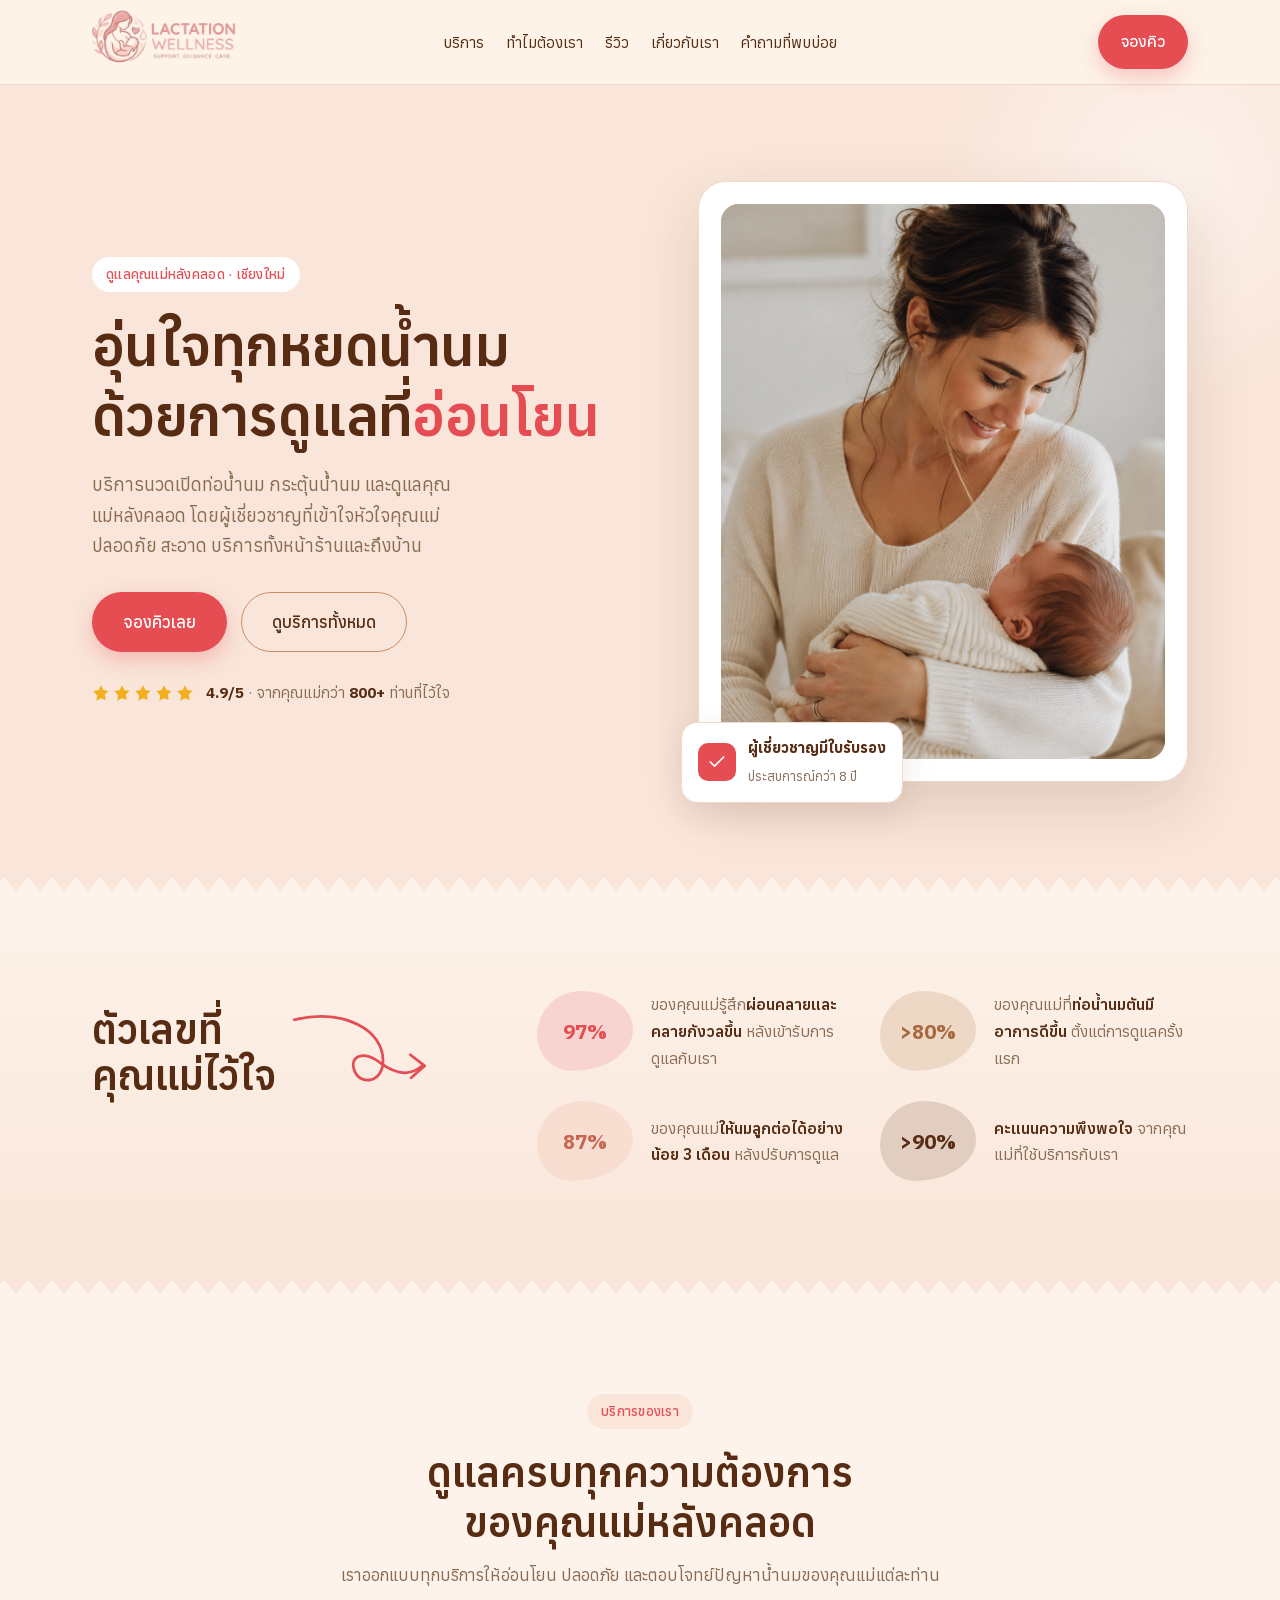
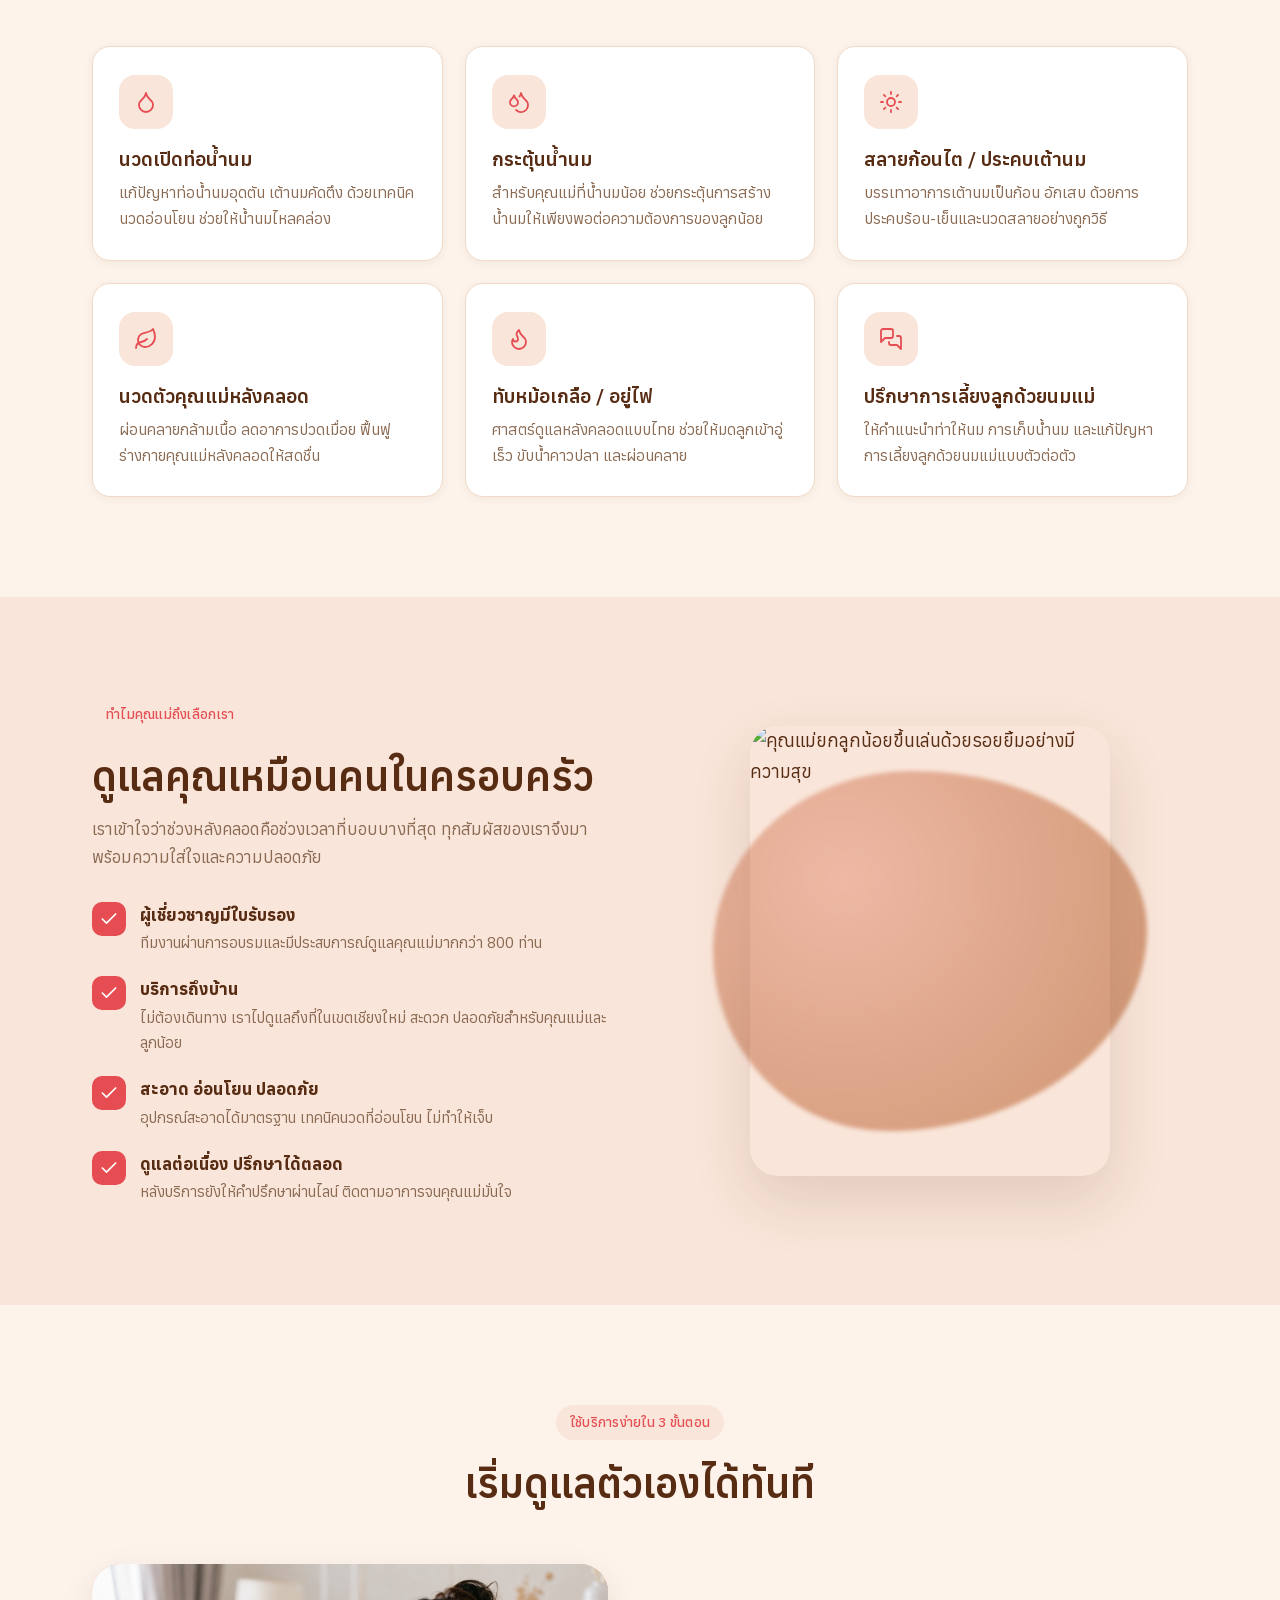
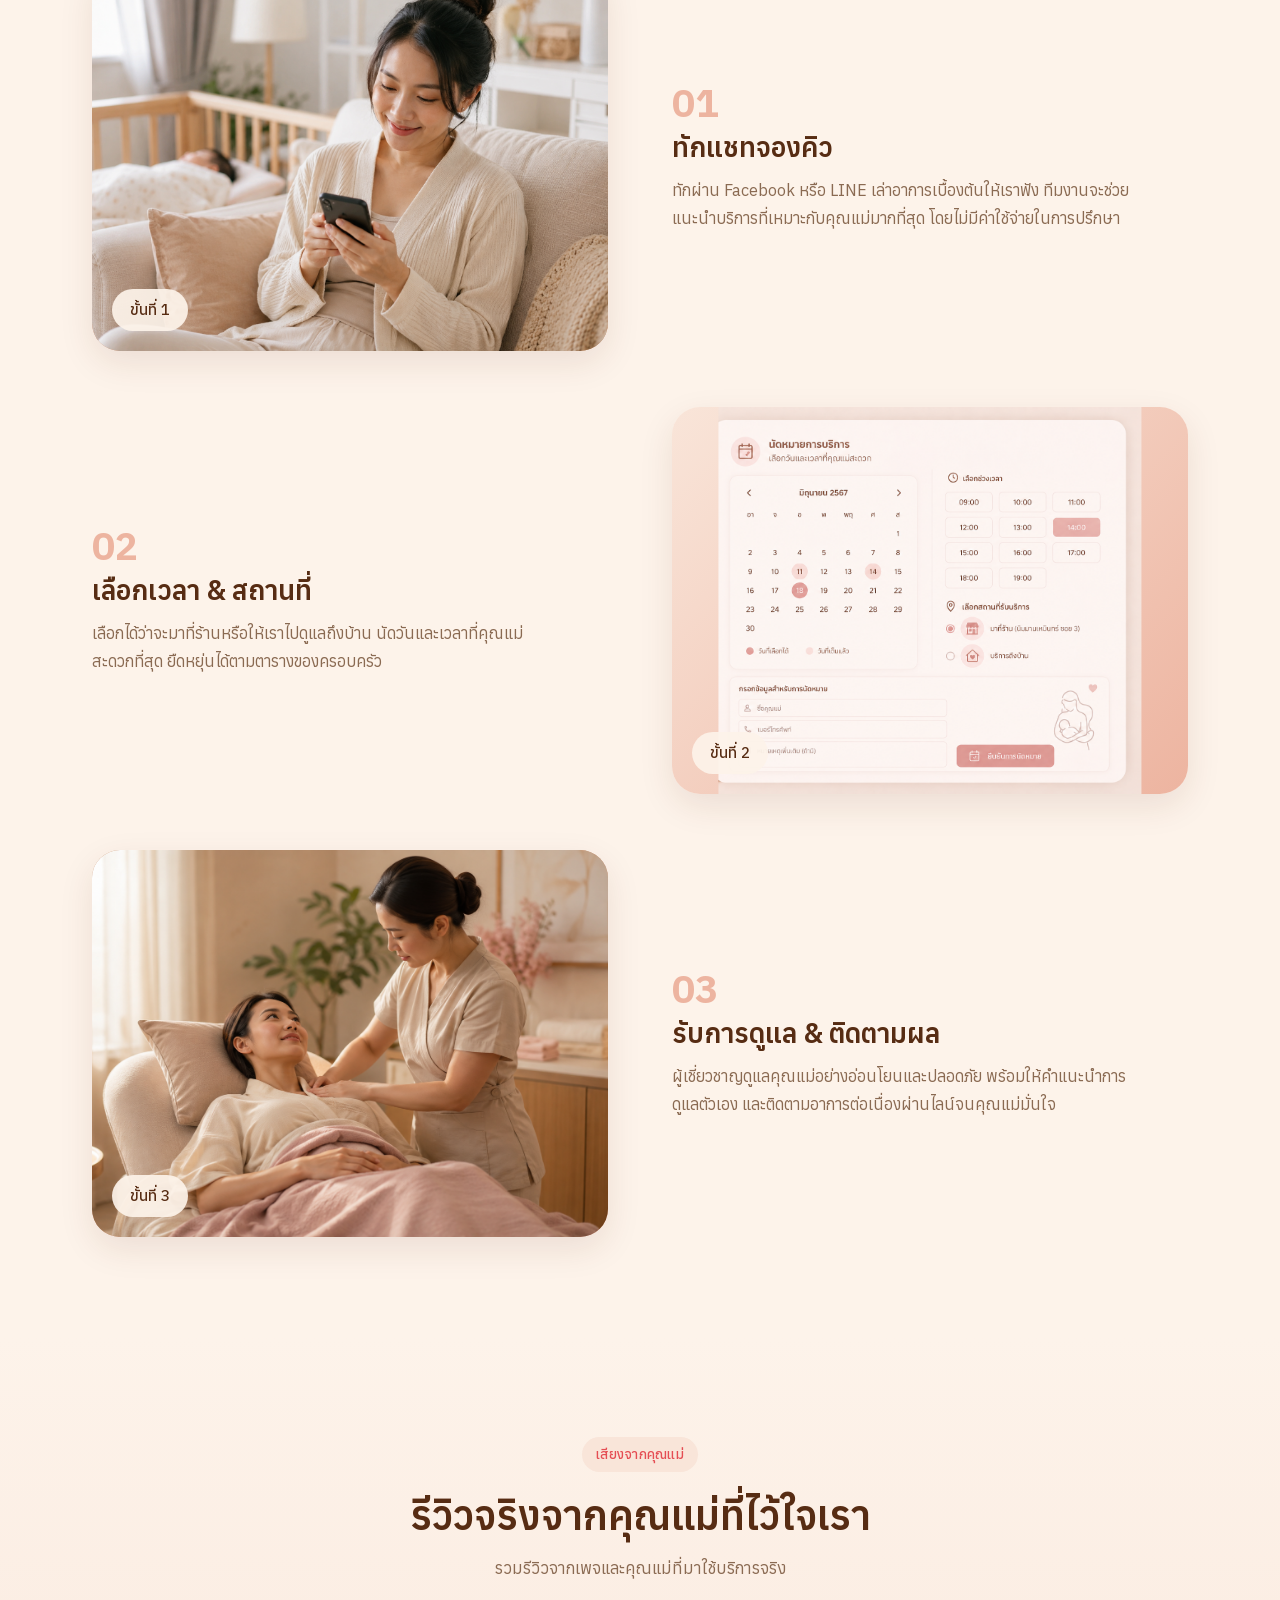
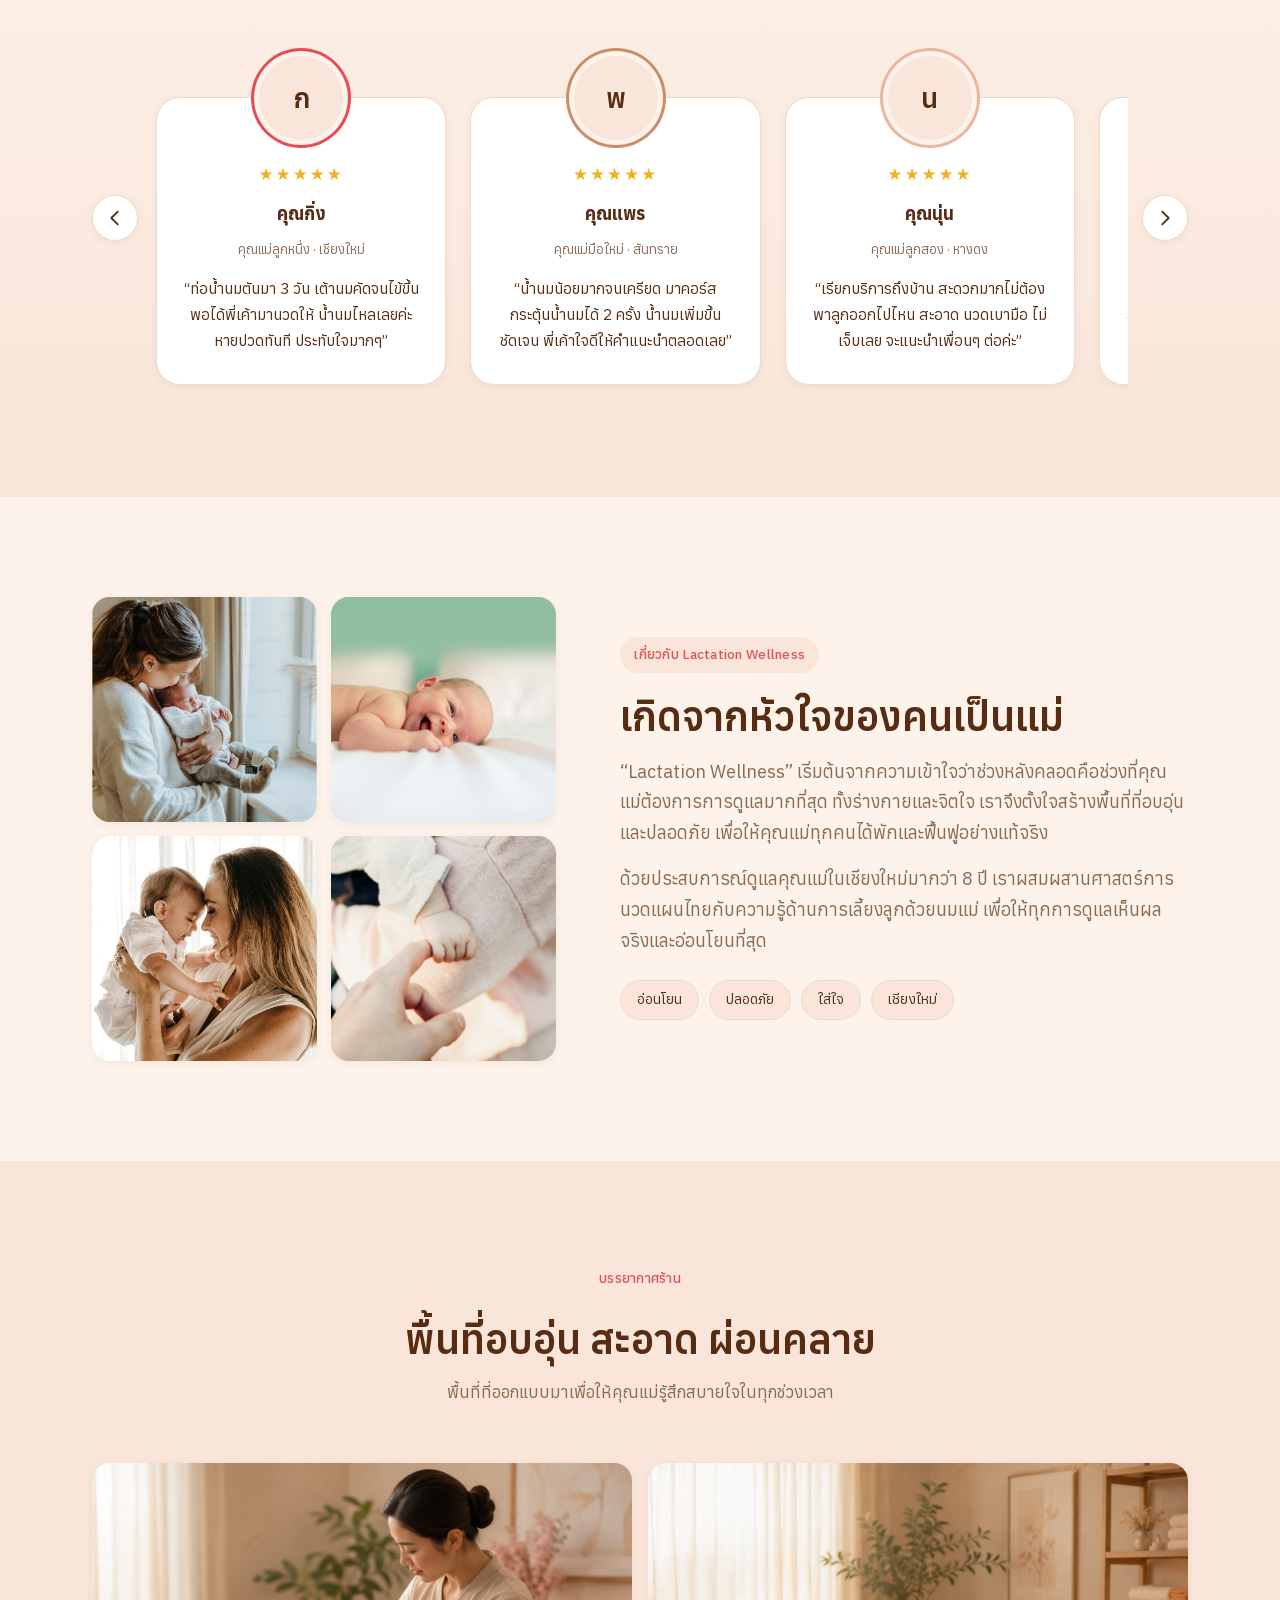
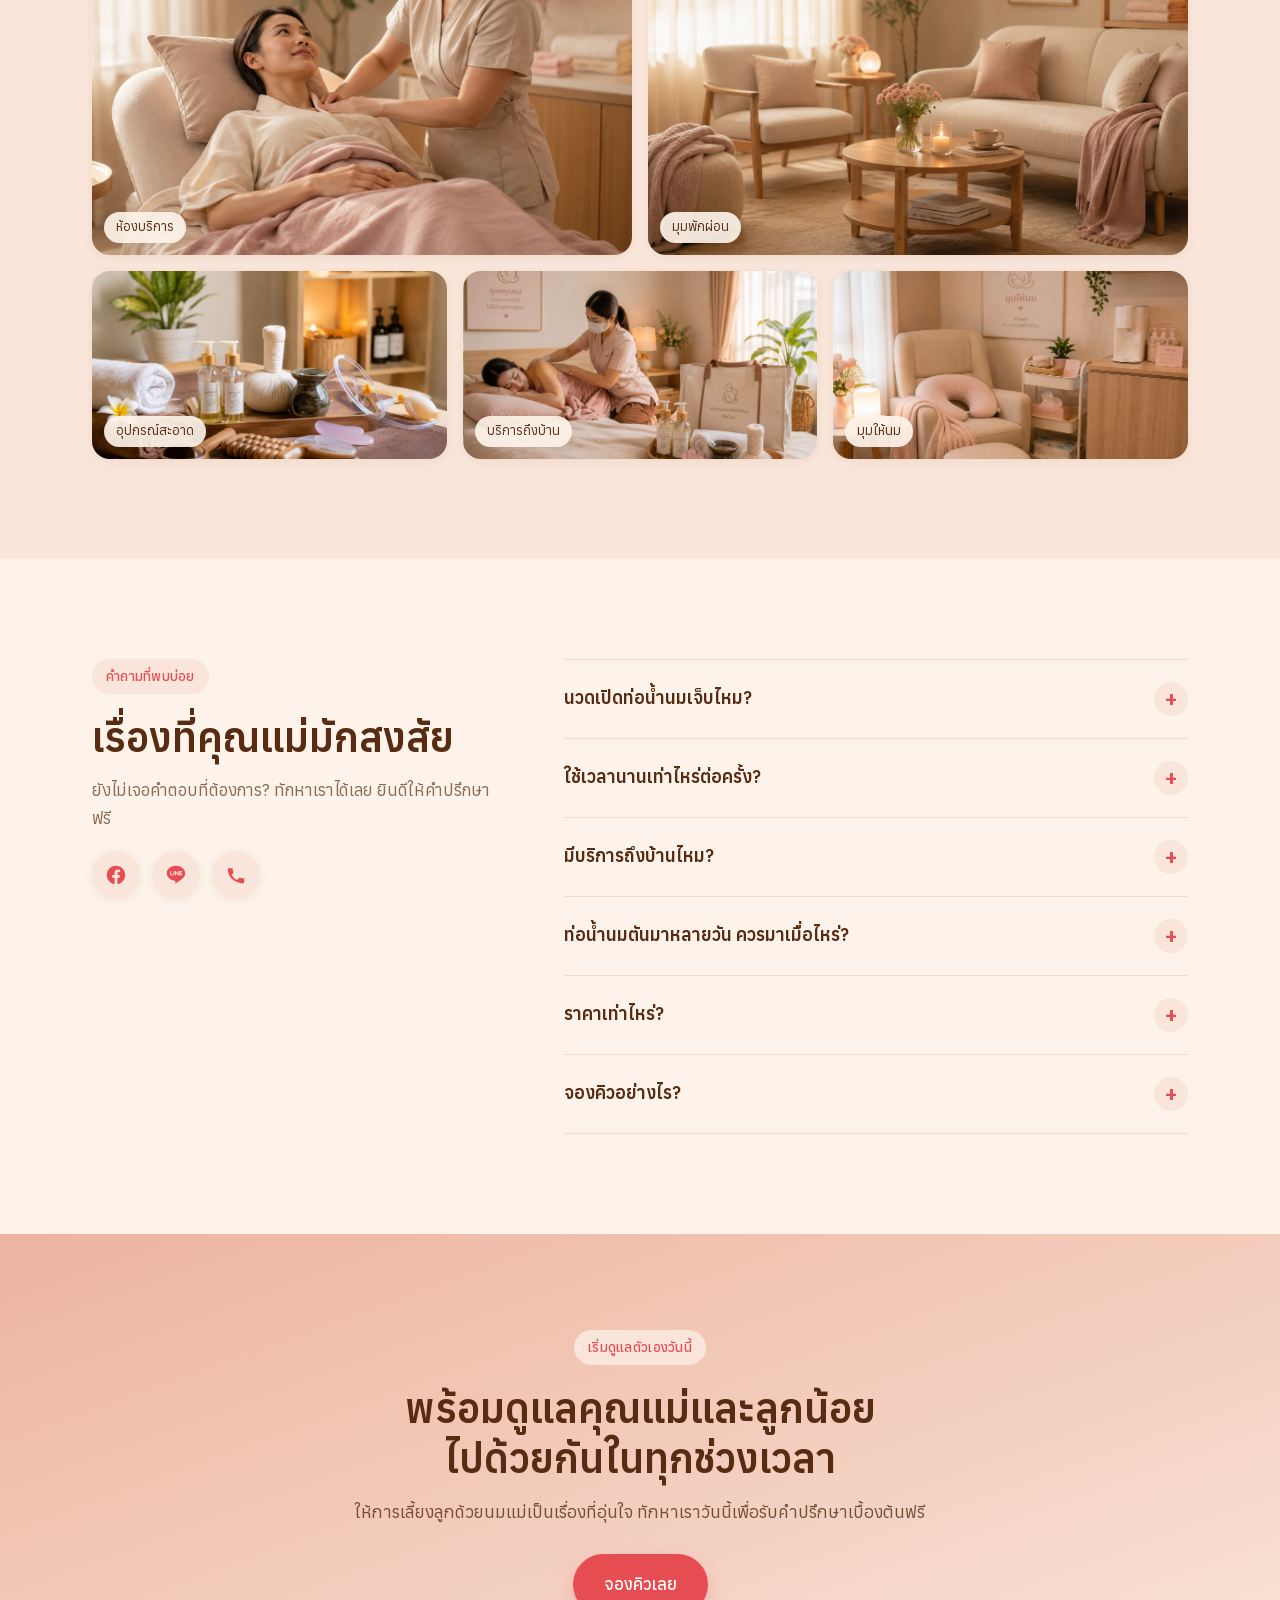
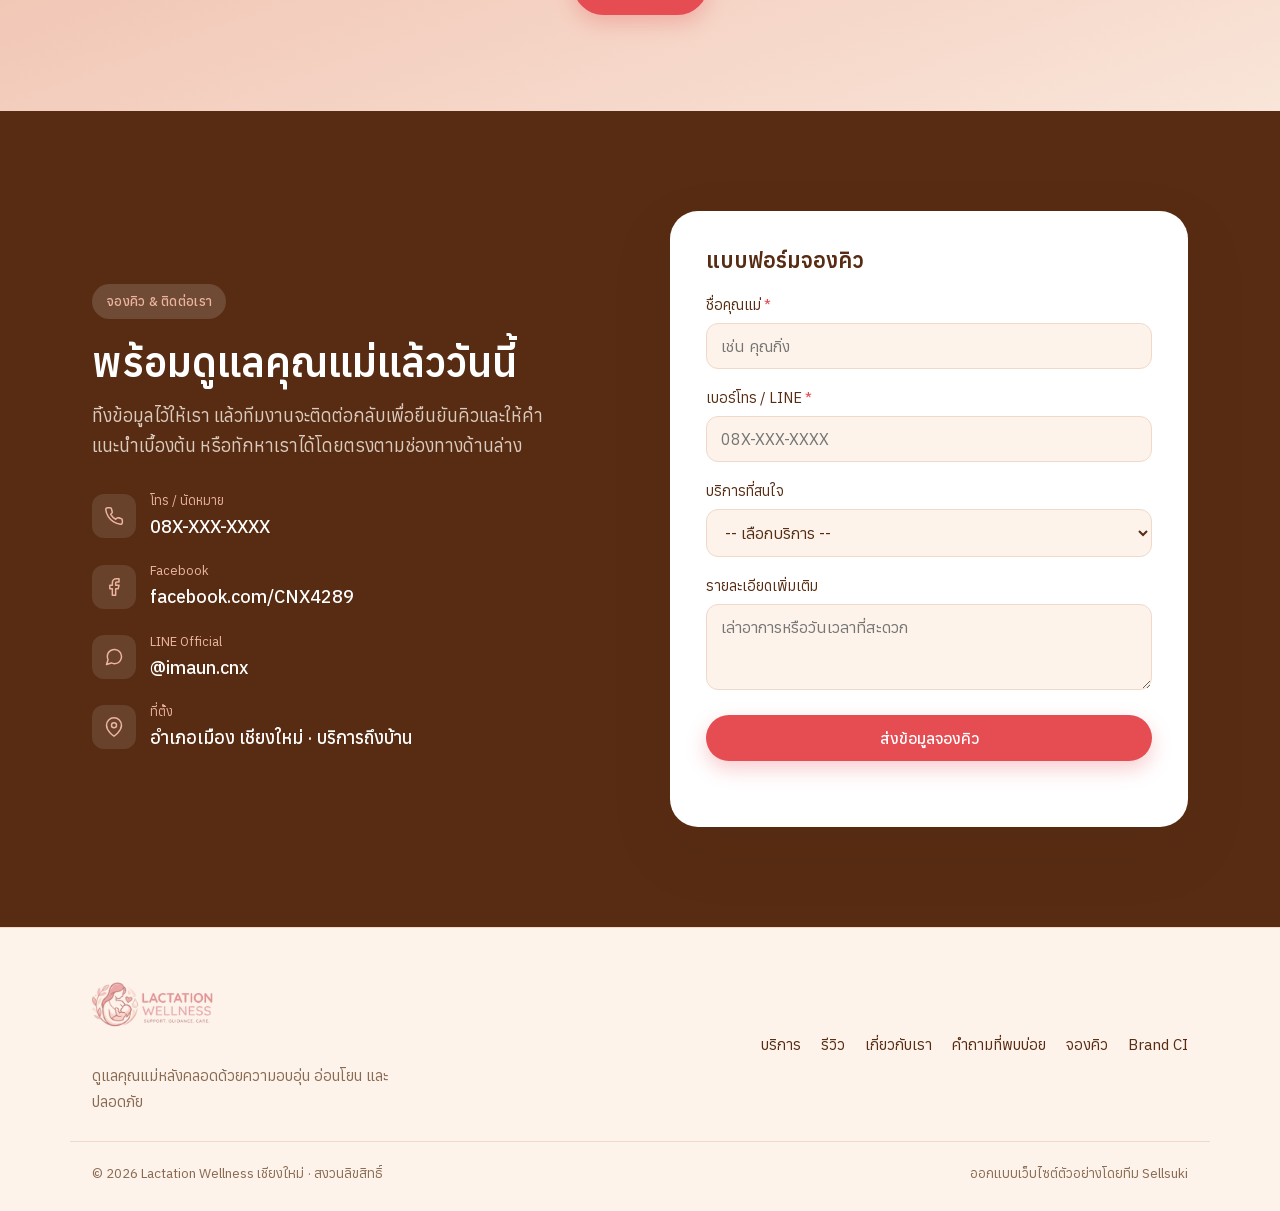
==== commit b97ad158: "Self-host Anuphan font instead of loading from Google Fonts CDN Fonts were being pulled live from fo" ====
--- a/index.html
+++ b/index.html
@@ -9,9 +9,9 @@
   <meta property="og:title" content="Lactation Wellness | นวดเปิดท่อน้ำนม ดูแลคุณแม่หลังคลอด เชียงใหม่" />
   <meta property="og:description" content="ดูแลคุณแม่หลังคลอดด้วยความอบอุ่น นวดเปิดท่อน้ำนม กระตุ้นน้ำนม โดยผู้เชี่ยวชาญ เชียงใหม่" />
   <meta property="og:type" content="website" />
-  <link rel="preconnect" href="https://fonts.googleapis.com" />
-  <link rel="preconnect" href="https://fonts.gstatic.com" crossorigin />
-  <link href="https://fonts.googleapis.com/css2?family=Anuphan:wght@400;500;600;700&family=Dancing+Script:wght@600;700&display=swap" rel="stylesheet" />
+  <link rel="preload" as="font" type="font/woff2" crossorigin href="assets/fonts/anuphan-400-thai.woff2" />
+  <link rel="preload" as="font" type="font/woff2" crossorigin href="assets/fonts/anuphan-600-thai.woff2" />
+  <link rel="stylesheet" href="fonts.css" />
   <link rel="stylesheet" href="styles.css" />
 </head>
 <body>
--- a/fonts.css
+++ b/fonts.css
@@ -0,0 +1,97 @@
+/* Self-hosted Anuphan (Google Fonts) — generated by fetch_fonts.py */
+@font-face {
+  font-family: 'Anuphan';
+  font-style: normal;
+  font-weight: 400;
+  font-display: swap;
+  src: url('assets/fonts/anuphan-400-thai.woff2') format('woff2');
+  unicode-range: U+02D7, U+0303, U+0331, U+0E01-0E5B, U+200C-200D, U+25CC;
+}
+@font-face {
+  font-family: 'Anuphan';
+  font-style: normal;
+  font-weight: 400;
+  font-display: swap;
+  src: url('assets/fonts/anuphan-400-latin-ext.woff2') format('woff2');
+  unicode-range: U+0100-02BA, U+02BD-02C5, U+02C7-02CC, U+02CE-02D7, U+02DD-02FF, U+0304, U+0308, U+0329, U+1D00-1DBF, U+1E00-1E9F, U+1EF2-1EFF, U+2020, U+20A0-20AB, U+20AD-20C0, U+2113, U+2C60-2C7F, U+A720-A7FF;
+}
+@font-face {
+  font-family: 'Anuphan';
+  font-style: normal;
+  font-weight: 400;
+  font-display: swap;
+  src: url('assets/fonts/anuphan-400-latin.woff2') format('woff2');
+  unicode-range: U+0000-00FF, U+0131, U+0152-0153, U+02BB-02BC, U+02C6, U+02DA, U+02DC, U+0304, U+0308, U+0329, U+2000-206F, U+20AC, U+2122, U+2191, U+2193, U+2212, U+2215, U+FEFF, U+FFFD;
+}
+@font-face {
+  font-family: 'Anuphan';
+  font-style: normal;
+  font-weight: 500;
+  font-display: swap;
+  src: url('assets/fonts/anuphan-500-thai.woff2') format('woff2');
+  unicode-range: U+02D7, U+0303, U+0331, U+0E01-0E5B, U+200C-200D, U+25CC;
+}
+@font-face {
+  font-family: 'Anuphan';
+  font-style: normal;
+  font-weight: 500;
+  font-display: swap;
+  src: url('assets/fonts/anuphan-500-latin-ext.woff2') format('woff2');
+  unicode-range: U+0100-02BA, U+02BD-02C5, U+02C7-02CC, U+02CE-02D7, U+02DD-02FF, U+0304, U+0308, U+0329, U+1D00-1DBF, U+1E00-1E9F, U+1EF2-1EFF, U+2020, U+20A0-20AB, U+20AD-20C0, U+2113, U+2C60-2C7F, U+A720-A7FF;
+}
+@font-face {
+  font-family: 'Anuphan';
+  font-style: normal;
+  font-weight: 500;
+  font-display: swap;
+  src: url('assets/fonts/anuphan-500-latin.woff2') format('woff2');
+  unicode-range: U+0000-00FF, U+0131, U+0152-0153, U+02BB-02BC, U+02C6, U+02DA, U+02DC, U+0304, U+0308, U+0329, U+2000-206F, U+20AC, U+2122, U+2191, U+2193, U+2212, U+2215, U+FEFF, U+FFFD;
+}
+@font-face {
+  font-family: 'Anuphan';
+  font-style: normal;
+  font-weight: 600;
+  font-display: swap;
+  src: url('assets/fonts/anuphan-600-thai.woff2') format('woff2');
+  unicode-range: U+02D7, U+0303, U+0331, U+0E01-0E5B, U+200C-200D, U+25CC;
+}
+@font-face {
+  font-family: 'Anuphan';
+  font-style: normal;
+  font-weight: 600;
+  font-display: swap;
+  src: url('assets/fonts/anuphan-600-latin-ext.woff2') format('woff2');
+  unicode-range: U+0100-02BA, U+02BD-02C5, U+02C7-02CC, U+02CE-02D7, U+02DD-02FF, U+0304, U+0308, U+0329, U+1D00-1DBF, U+1E00-1E9F, U+1EF2-1EFF, U+2020, U+20A0-20AB, U+20AD-20C0, U+2113, U+2C60-2C7F, U+A720-A7FF;
+}
+@font-face {
+  font-family: 'Anuphan';
+  font-style: normal;
+  font-weight: 600;
+  font-display: swap;
+  src: url('assets/fonts/anuphan-600-latin.woff2') format('woff2');
+  unicode-range: U+0000-00FF, U+0131, U+0152-0153, U+02BB-02BC, U+02C6, U+02DA, U+02DC, U+0304, U+0308, U+0329, U+2000-206F, U+20AC, U+2122, U+2191, U+2193, U+2212, U+2215, U+FEFF, U+FFFD;
+}
+@font-face {
+  font-family: 'Anuphan';
+  font-style: normal;
+  font-weight: 700;
+  font-display: swap;
+  src: url('assets/fonts/anuphan-700-thai.woff2') format('woff2');
+  unicode-range: U+02D7, U+0303, U+0331, U+0E01-0E5B, U+200C-200D, U+25CC;
+}
+@font-face {
+  font-family: 'Anuphan';
+  font-style: normal;
+  font-weight: 700;
+  font-display: swap;
+  src: url('assets/fonts/anuphan-700-latin-ext.woff2') format('woff2');
+  unicode-range: U+0100-02BA, U+02BD-02C5, U+02C7-02CC, U+02CE-02D7, U+02DD-02FF, U+0304, U+0308, U+0329, U+1D00-1DBF, U+1E00-1E9F, U+1EF2-1EFF, U+2020, U+20A0-20AB, U+20AD-20C0, U+2113, U+2C60-2C7F, U+A720-A7FF;
+}
+@font-face {
+  font-family: 'Anuphan';
+  font-style: normal;
+  font-weight: 700;
+  font-display: swap;
+  src: url('assets/fonts/anuphan-700-latin.woff2') format('woff2');
+  unicode-range: U+0000-00FF, U+0131, U+0152-0153, U+02BB-02BC, U+02C6, U+02DA, U+02DC, U+0304, U+0308, U+0329, U+2000-206F, U+20AC, U+2122, U+2191, U+2193, U+2212, U+2215, U+FEFF, U+FFFD;
+}
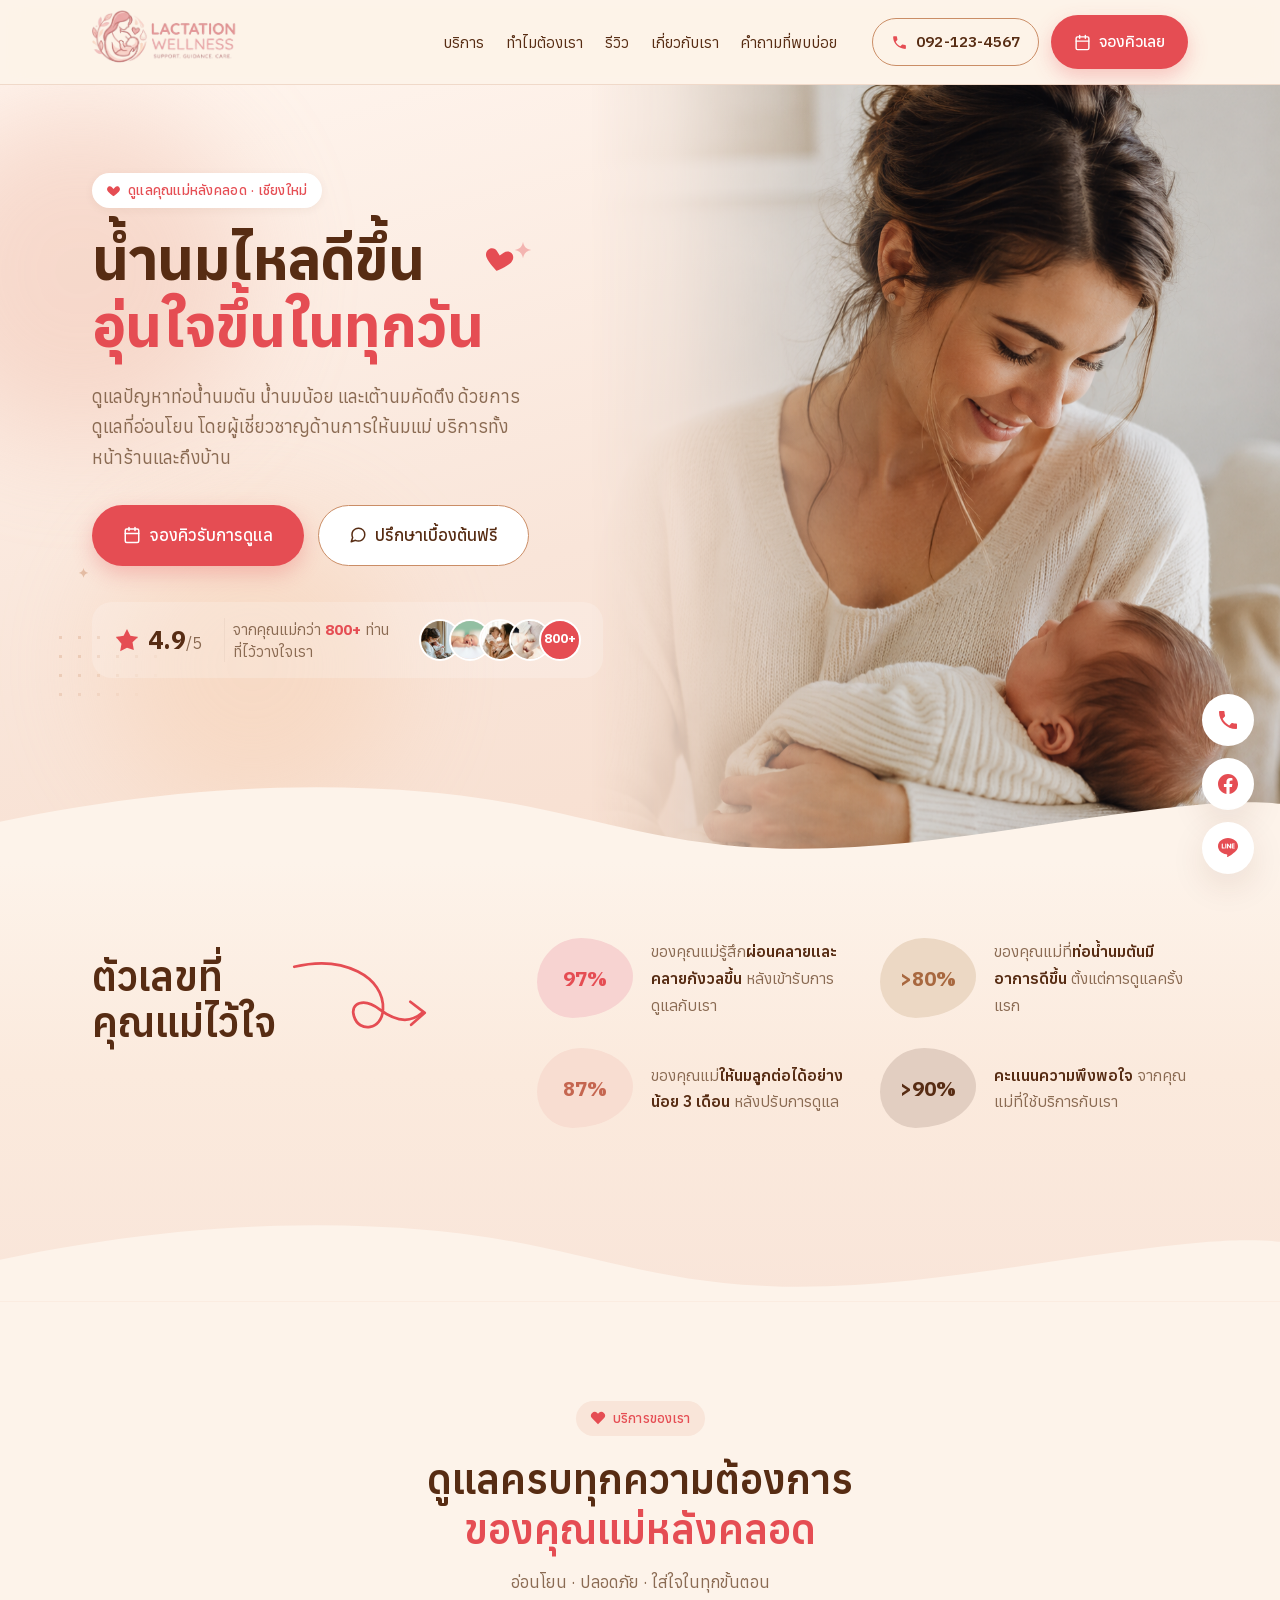
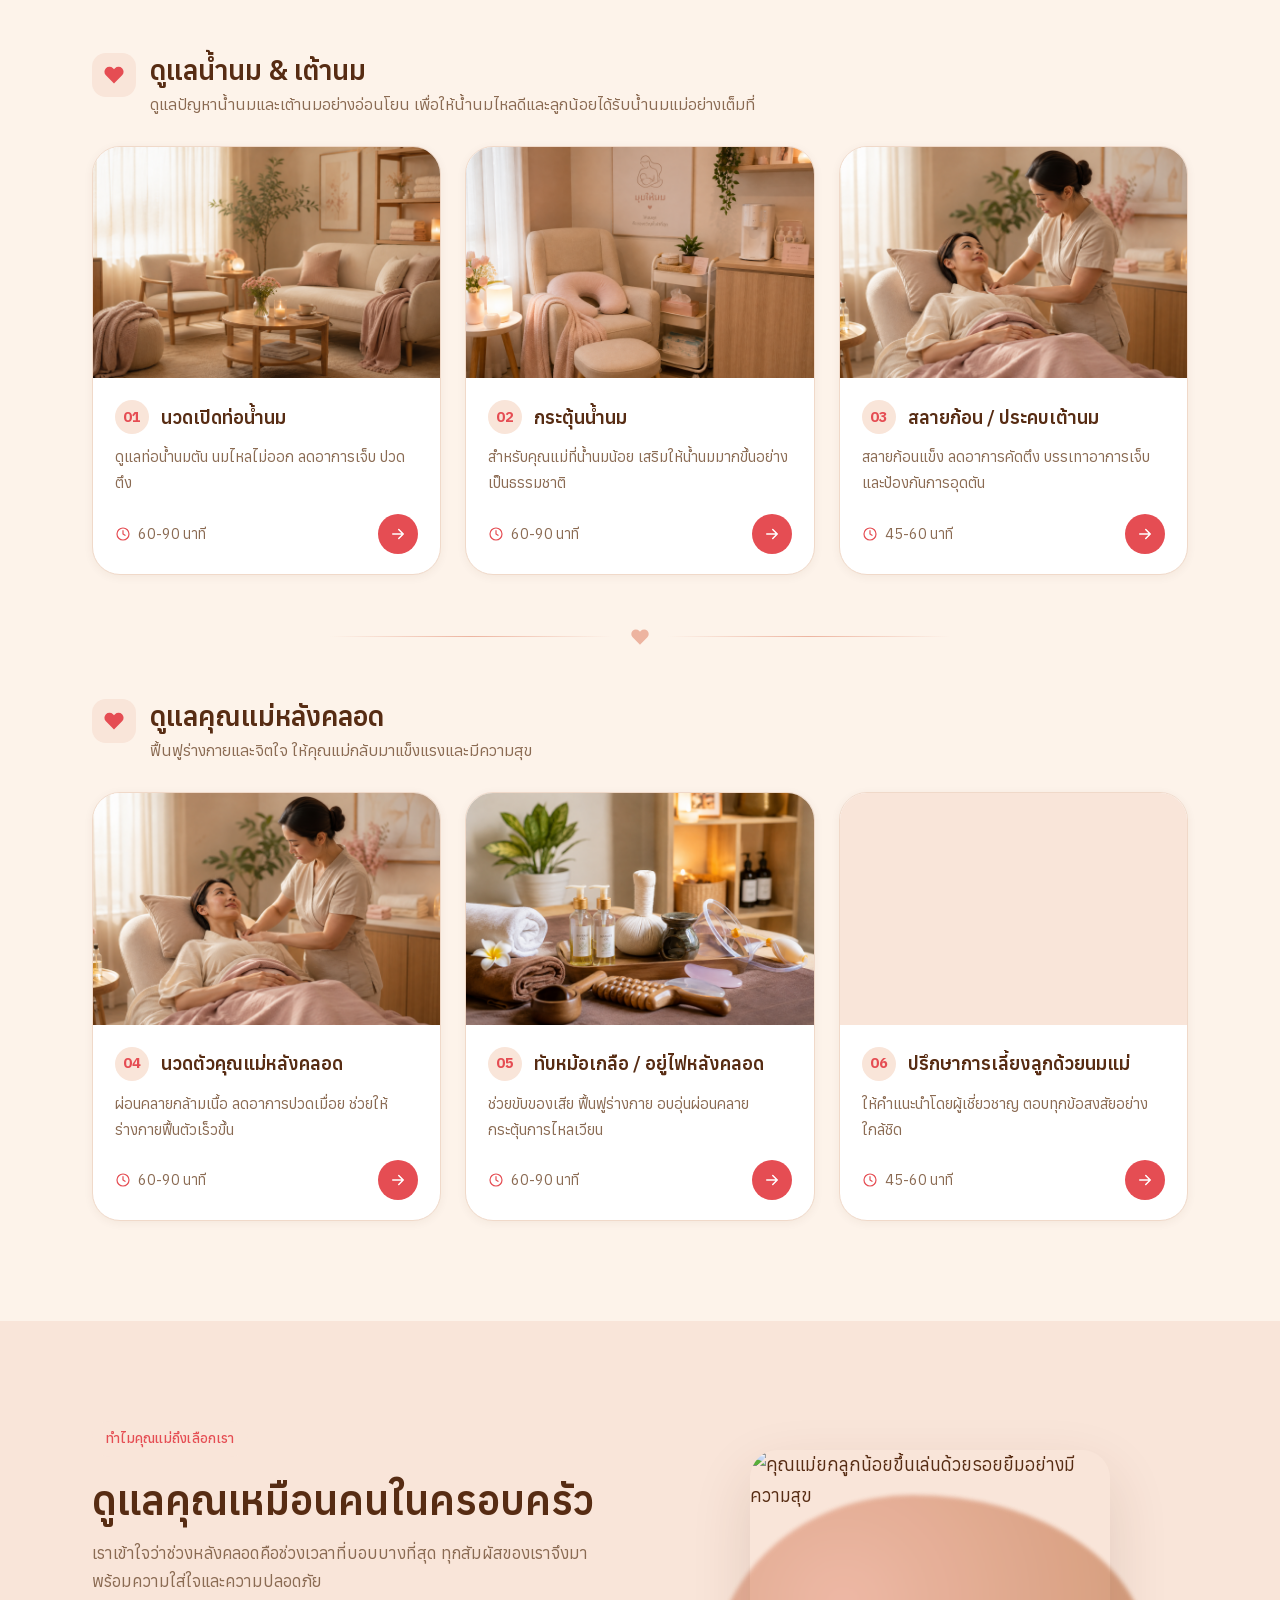
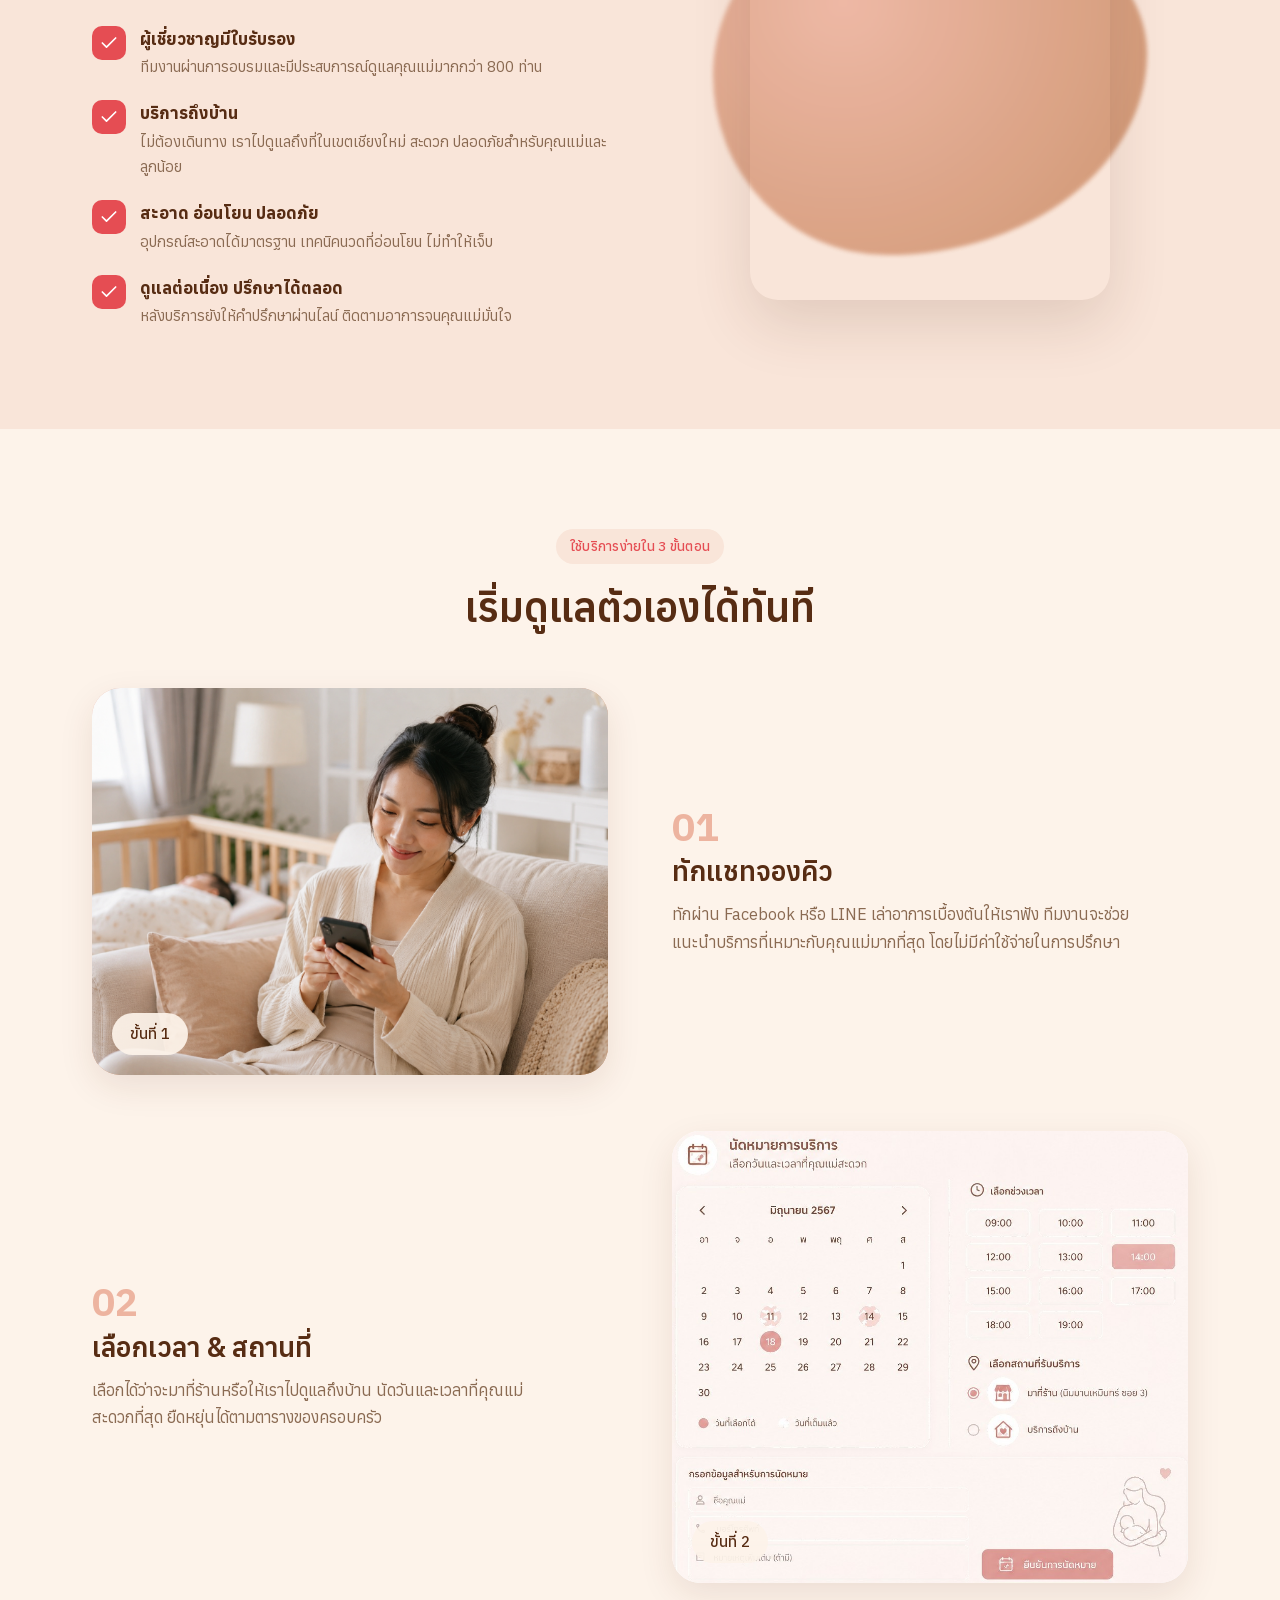
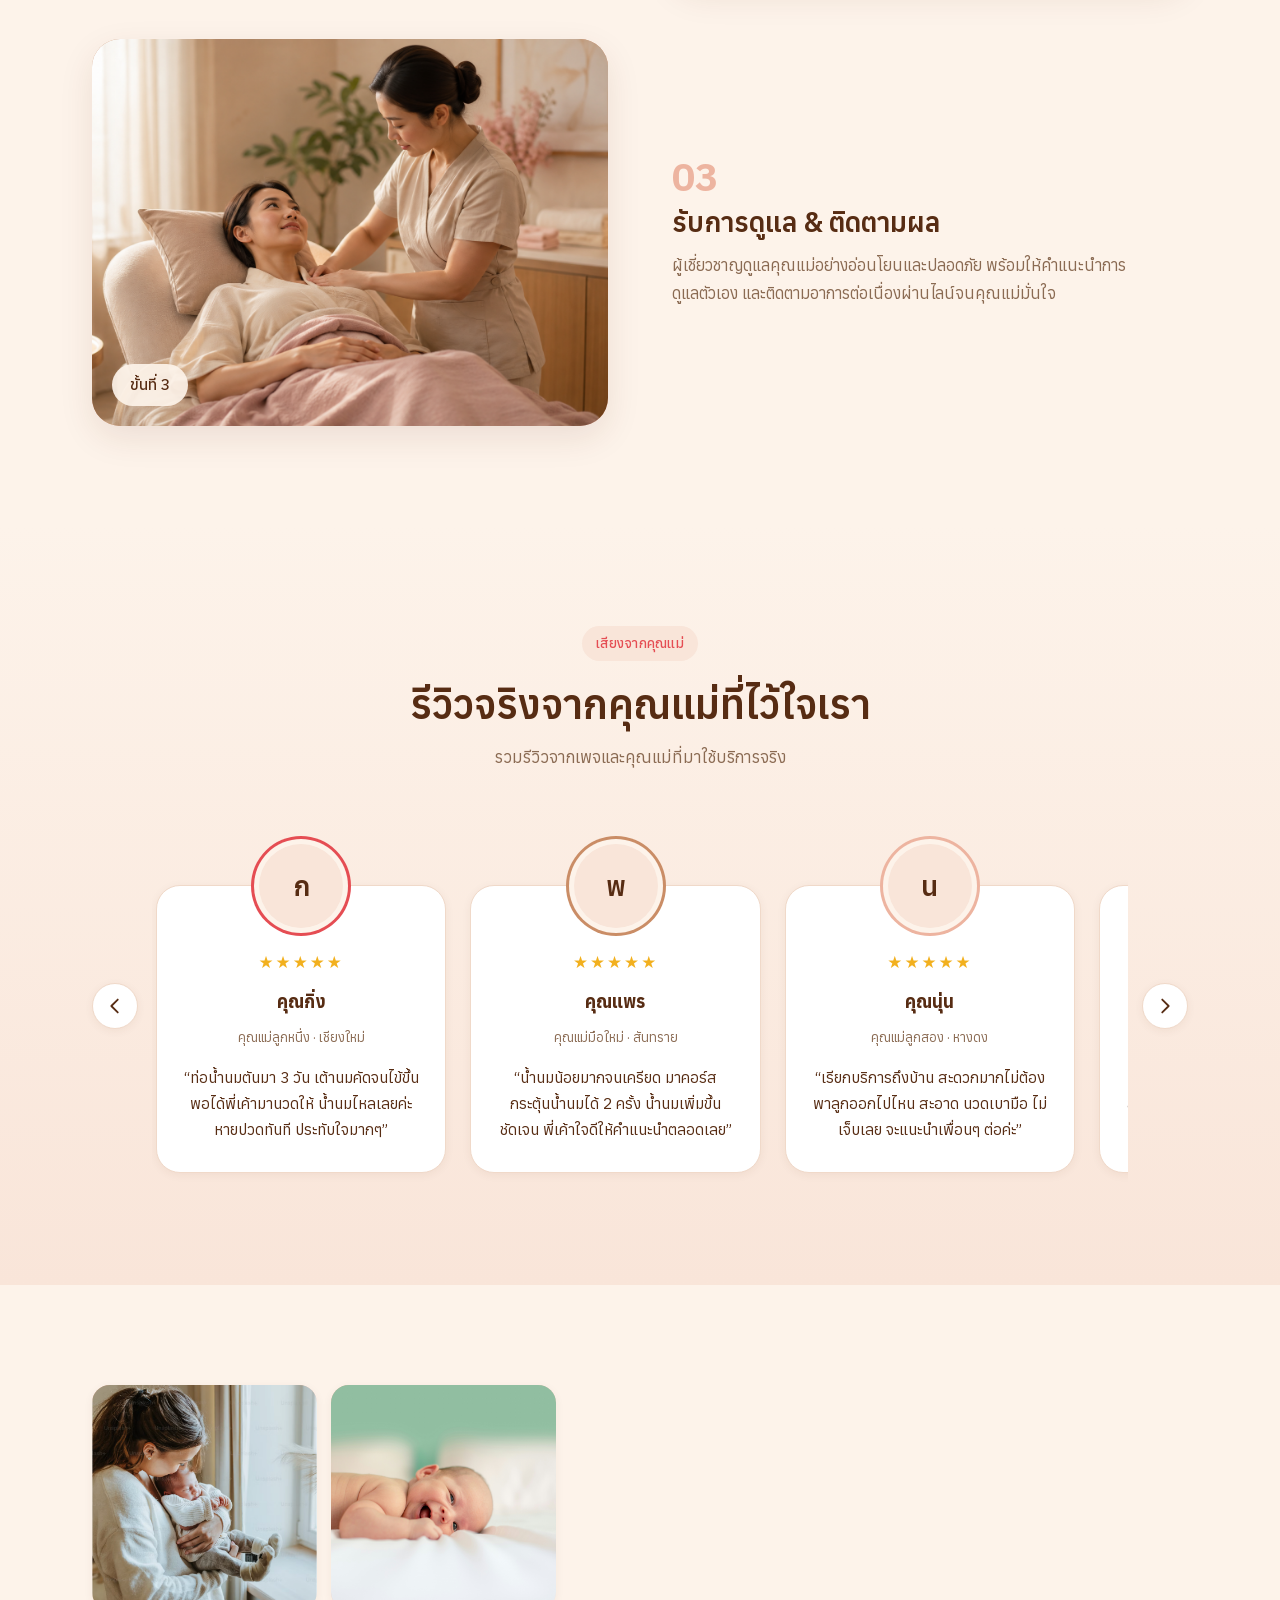
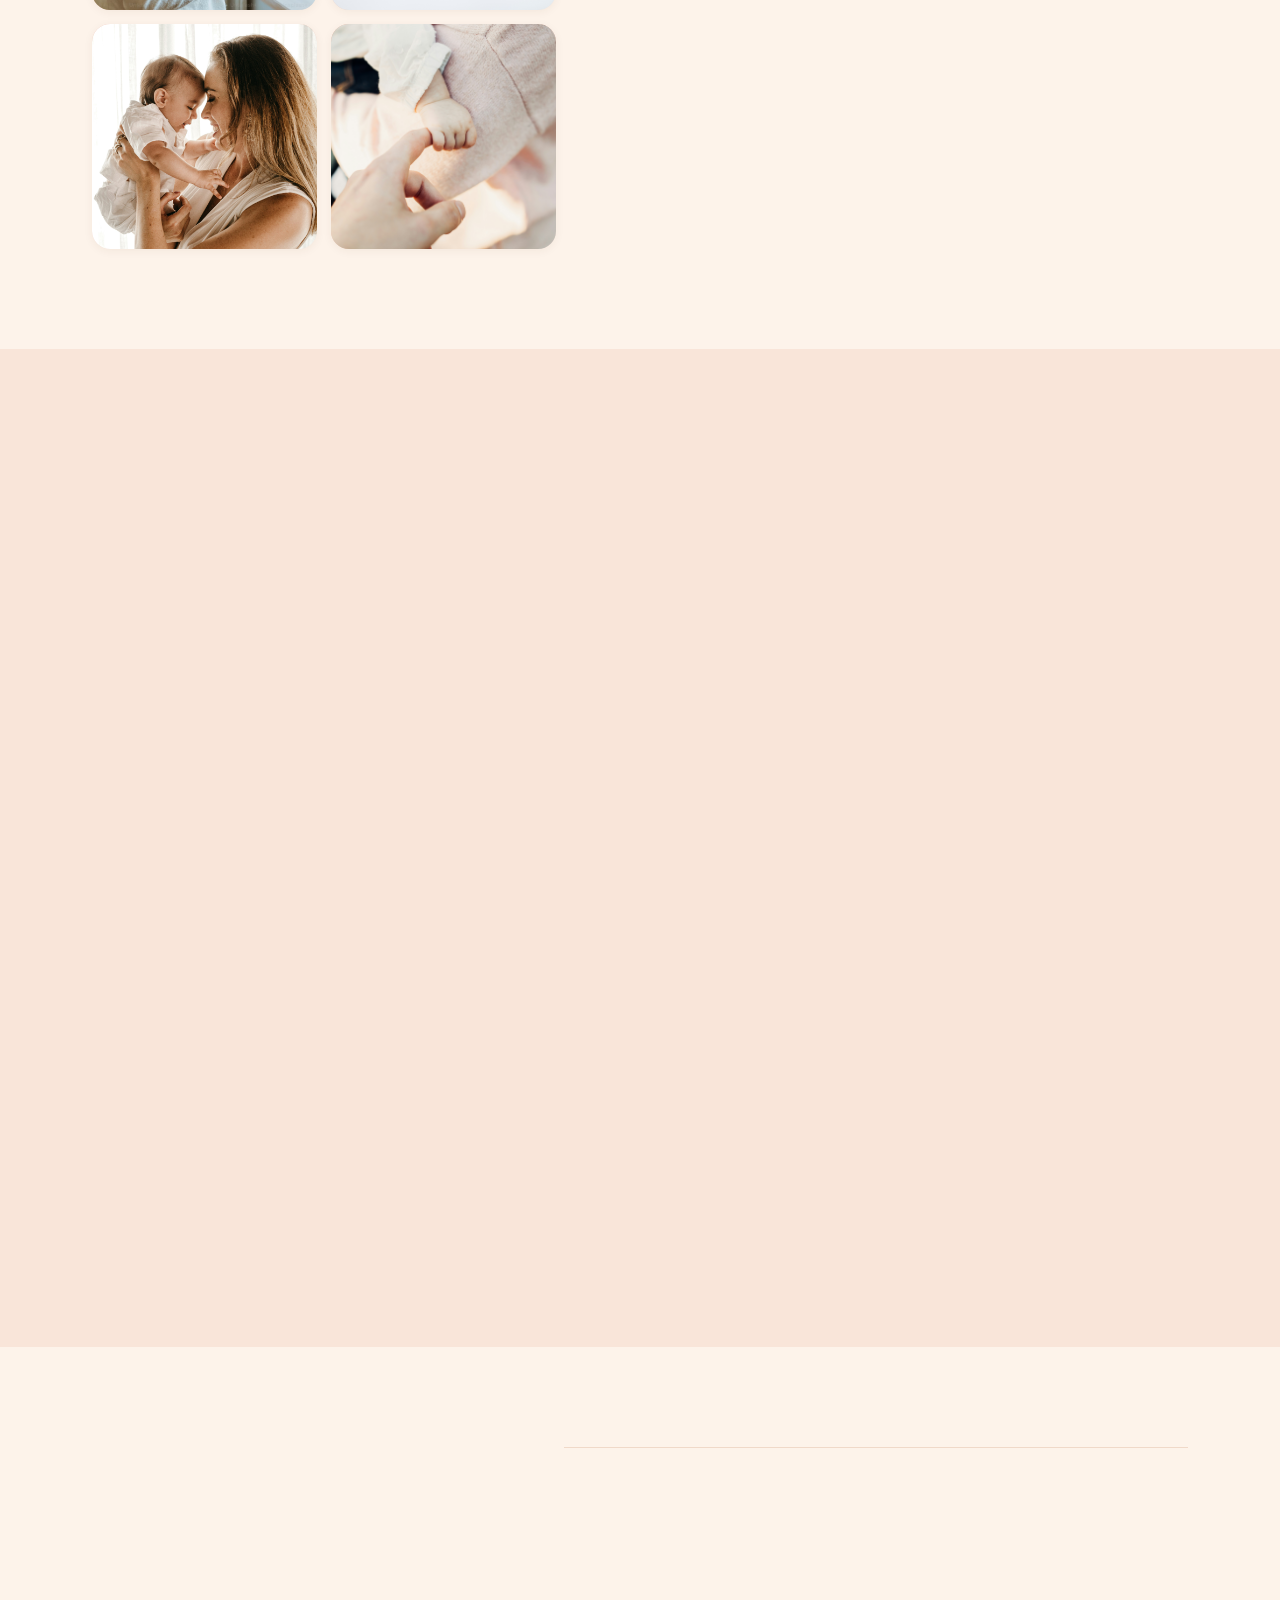
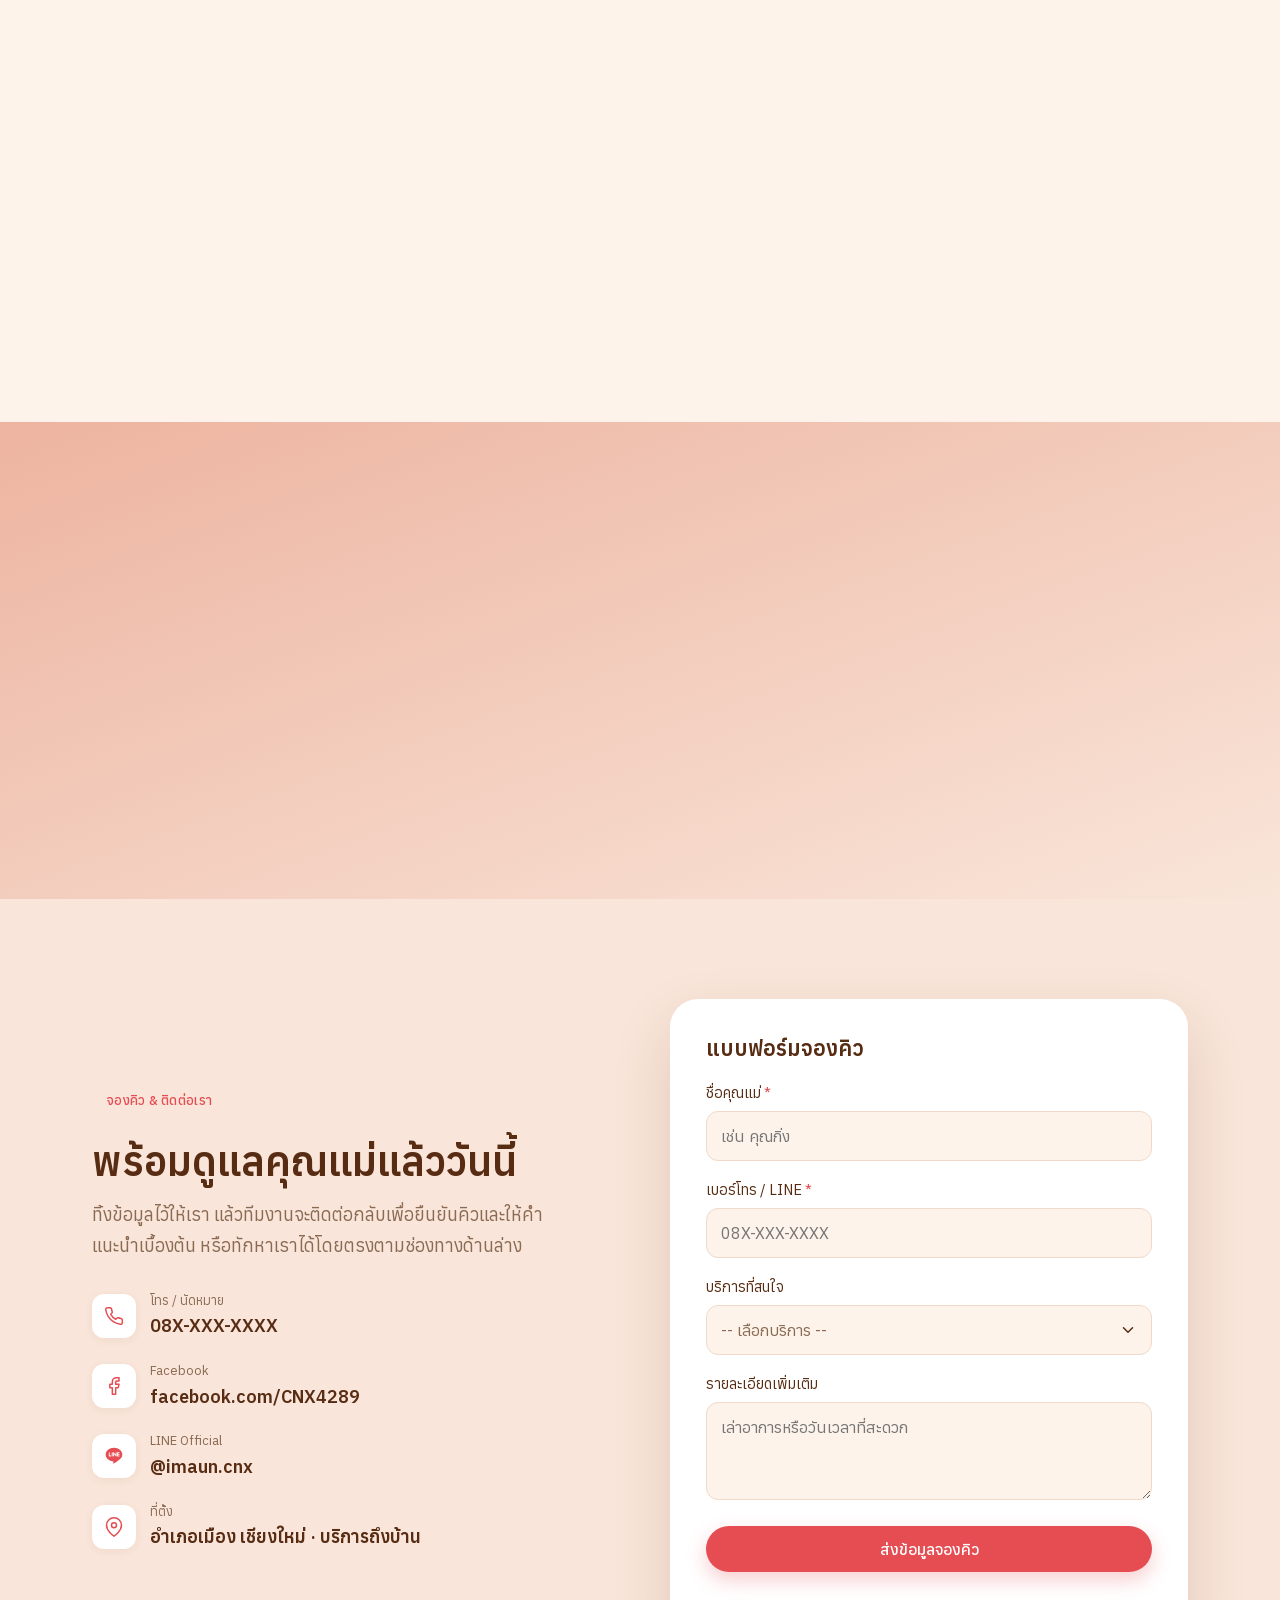
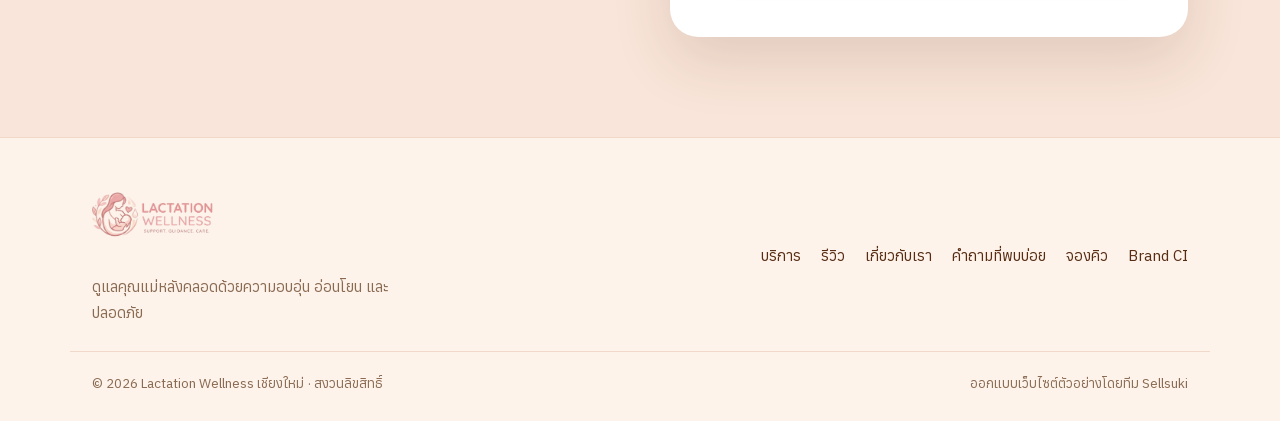
==== commit 9eb62d2a: "Add scroll-reveal and hero animations, refresh-to-top, and section polish - Add staggered cascade re" ====
--- a/index.html
+++ b/index.html
@@ -32,11 +32,21 @@
         <a href="#faq">คำถามที่พบบ่อย</a>
       </nav>
 
-      <a class="btn btn--primary nav__cta" href="#booking">จองคิว</a>
-
-      <button class="nav__toggle" id="navToggle" aria-label="เปิดเมนู" aria-expanded="false" aria-controls="mobileMenu">
-        <span></span><span></span><span></span>
-      </button>
+      <div class="nav__end">
+        <div class="nav__actions">
+          <a class="btn btn--ghost nav__phone" href="tel:0921234567" aria-label="โทรหาเรา 092-123-4567">
+            <svg class="nav__phone-ic" viewBox="0 0 24 24" width="17" height="17" fill="currentColor" aria-hidden="true"><path d="M6.62 10.79c1.44 2.83 3.76 5.14 6.59 6.59l2.2-2.2c.27-.27.67-.36 1.02-.24 1.12.37 2.33.57 3.57.57.55 0 1 .45 1 1V20c0 .55-.45 1-1 1-9.39 0-17-7.61-17-17 0-.55.45-1 1-1h3.5c.55 0 1 .45 1 1 0 1.25.2 2.45.57 3.57.11.35.03.74-.25 1.02l-2.2 2.2z"/></svg>
+            <span>092-123-4567</span>
+          </a>
+          <a class="btn btn--primary nav__cta" href="#booking">
+            <svg viewBox="0 0 24 24" width="17" height="17" fill="none" stroke="currentColor" stroke-width="2" stroke-linecap="round" stroke-linejoin="round" aria-hidden="true"><rect x="3" y="4" width="18" height="18" rx="2"/><path d="M16 2v4M8 2v4M3 10h18"/></svg>
+            จองคิวเลย
+          </a>
+        </div>
+        <button class="nav__toggle" id="navToggle" aria-label="เปิดเมนู" aria-expanded="false" aria-controls="mobileMenu">
+          <span></span><span></span><span></span>
+        </button>
+      </div>
     </div>
 
     <div class="mobile-menu" id="mobileMenu" hidden>
@@ -45,7 +55,8 @@
       <a href="#reviews">รีวิว</a>
       <a href="#about">เกี่ยวกับเรา</a>
       <a href="#faq">คำถามที่พบบ่อย</a>
-      <a class="btn btn--primary" href="#booking">จองคิว</a>
+      <a class="btn btn--primary" href="#booking">จองคิวเลย</a>
+      <a class="btn btn--ghost" href="tel:0921234567">โทร 092-123-4567</a>
     </div>
   </header>
 
@@ -53,50 +64,62 @@
 
     <!-- HERO -->
     <section class="hero">
+      <div class="hero__decor" aria-hidden="true">
+        <span class="hero__blob hero__blob--1"></span>
+        <span class="hero__blob hero__blob--2"></span>
+        <span class="hero__dots"></span>
+        <svg class="hero__sparkle hero__sparkle--a" viewBox="0 0 24 24" width="22" height="22" fill="currentColor"><path d="M12 2c1 5.4 3.6 8 9 9-5.4 1-8 3.6-9 9-1-5.4-3.6-8-9-9 5.4-1 8-3.6 9-9Z"/></svg>
+        <svg class="hero__sparkle hero__sparkle--b" viewBox="0 0 24 24" width="13" height="13" fill="currentColor"><path d="M12 2c1 5.4 3.6 8 9 9-5.4 1-8 3.6-9 9-1-5.4-3.6-8-9-9 5.4-1 8-3.6 9-9Z"/></svg>
+      </div>
       <div class="container hero__inner">
-        <div class="hero__copy reveal">
-          <span class="eyebrow">ดูแลคุณแม่หลังคลอด · เชียงใหม่</span>
-          <h1>อุ่นใจทุกหยดน้ำนม<br />ด้วยการดูแลที่<span class="hl">อ่อนโยน</span></h1>
-          <p class="lead">บริการนวดเปิดท่อน้ำนม กระตุ้นน้ำนม และดูแลคุณแม่หลังคลอด โดยผู้เชี่ยวชาญที่เข้าใจหัวใจคุณแม่ ปลอดภัย สะอาด บริการทั้งหน้าร้านและถึงบ้าน</p>
+        <div class="hero__copy">
+          <span class="eyebrow eyebrow--icon">
+            <svg viewBox="0 0 24 24" width="15" height="15" fill="currentColor" aria-hidden="true"><path d="M12 21s-6.7-4.35-9.33-8.2C1.1 10.42 1.4 7.4 3.6 5.85c1.9-1.35 4.4-.9 5.9.85L12 9.4l2.5-2.7c1.5-1.75 4-2.2 5.9-.85 2.2 1.55 2.5 4.57.93 6.95C18.7 16.65 12 21 12 21z"/></svg>
+            ดูแลคุณแม่หลังคลอด · เชียงใหม่
+          </span>
+          <h1 class="hero__title">น้ำนมไหลดีขึ้น<br /><span class="hl">อุ่นใจขึ้นในทุกวัน<span class="hero__heart" aria-hidden="true"><svg viewBox="0 0 24 24" width="30" height="30" fill="currentColor"><path d="M12 21s-6.7-4.35-9.33-8.2C1.1 10.42 1.4 7.4 3.6 5.85c1.9-1.35 4.4-.9 5.9.85L12 9.4l2.5-2.7c1.5-1.75 4-2.2 5.9-.85 2.2 1.55 2.5 4.57.93 6.95C18.7 16.65 12 21 12 21z"/></svg></span></span></h1>
+          <p class="lead">ดูแลปัญหาท่อน้ำนมตัน น้ำนมน้อย และเต้านมคัดตึง ด้วยการดูแลที่อ่อนโยน โดยผู้เชี่ยวชาญด้านการให้นมแม่ บริการทั้งหน้าร้านและถึงบ้าน</p>
           <div class="hero__actions">
-            <a class="btn btn--primary btn--lg" href="#booking">จองคิวเลย</a>
-            <a class="btn btn--ghost btn--lg" href="#services">ดูบริการทั้งหมด</a>
-          </div>
-          <div class="hero__trust">
-            <div class="stars" aria-label="คะแนนรีวิว 4.9 จาก 5">
-              <svg viewBox="0 0 20 20" width="18" height="18" fill="currentColor" aria-hidden="true"><path d="M10 1.5l2.6 5.3 5.9.86-4.25 4.14 1 5.87L10 15.9l-5.25 2.77 1-5.87L1.5 7.66l5.9-.86z"/></svg>
-              <svg viewBox="0 0 20 20" width="18" height="18" fill="currentColor" aria-hidden="true"><path d="M10 1.5l2.6 5.3 5.9.86-4.25 4.14 1 5.87L10 15.9l-5.25 2.77 1-5.87L1.5 7.66l5.9-.86z"/></svg>
-              <svg viewBox="0 0 20 20" width="18" height="18" fill="currentColor" aria-hidden="true"><path d="M10 1.5l2.6 5.3 5.9.86-4.25 4.14 1 5.87L10 15.9l-5.25 2.77 1-5.87L1.5 7.66l5.9-.86z"/></svg>
-              <svg viewBox="0 0 20 20" width="18" height="18" fill="currentColor" aria-hidden="true"><path d="M10 1.5l2.6 5.3 5.9.86-4.25 4.14 1 5.87L10 15.9l-5.25 2.77 1-5.87L1.5 7.66l5.9-.86z"/></svg>
-              <svg viewBox="0 0 20 20" width="18" height="18" fill="currentColor" aria-hidden="true"><path d="M10 1.5l2.6 5.3 5.9.86-4.25 4.14 1 5.87L10 15.9l-5.25 2.77 1-5.87L1.5 7.66l5.9-.86z"/></svg>
-            </div>
-            <p><strong>4.9/5</strong> · จากคุณแม่กว่า <strong>800+</strong> ท่านที่ไว้ใจ</p>
-          </div>
-        </div>
-
-        <div class="hero__visual reveal">
-          <div class="hero__card">
-            <div class="hero__photo">
-              <img class="hero__img" src="assets/hero-mom.jpg" alt="คุณแม่อุ้มลูกน้อยแรกเกิดด้วยความอบอุ่น" width="1024" height="1536" loading="eager" fetchpriority="high" />
-            </div>
-            <div class="hero__badge">
-              <span class="hero__badge-ic" aria-hidden="true">
-                <svg viewBox="0 0 24 24" width="20" height="20" fill="none" stroke="currentColor" stroke-width="2" stroke-linecap="round" stroke-linejoin="round"><path d="M20 6L9 17l-5-5"/></svg>
-              </span>
-              <div>
-                <strong>ผู้เชี่ยวชาญมีใบรับรอง</strong>
-                <small>ประสบการณ์กว่า 8 ปี</small>
-              </div>
-            </div>
-          </div>
-        </div>
-      </div>
-    </section>
-    <div class="zig-edge" aria-hidden="true"></div>
-
-
-    <!-- STATS (Care that adds up) -->
-    <section class="section stats2" aria-label="การดูแลที่เห็นผล">
+            <a class="btn btn--primary btn--lg" href="#booking">
+              <svg viewBox="0 0 24 24" width="18" height="18" fill="none" stroke="currentColor" stroke-width="2" stroke-linecap="round" stroke-linejoin="round" aria-hidden="true"><rect x="3" y="4" width="18" height="18" rx="2"/><path d="M16 2v4M8 2v4M3 10h18"/></svg>
+              จองคิวรับการดูแล
+            </a>
+            <a class="btn btn--ghost btn--lg" href="#faq">
+              <svg viewBox="0 0 24 24" width="18" height="18" fill="none" stroke="currentColor" stroke-width="2" stroke-linecap="round" stroke-linejoin="round" aria-hidden="true"><path d="M21 11.5a8.38 8.38 0 0 1-.9 3.8 8.5 8.5 0 0 1-7.6 4.7 8.38 8.38 0 0 1-3.8-.9L3 21l1.9-5.7a8.38 8.38 0 0 1-.9-3.8 8.5 8.5 0 0 1 4.7-7.6 8.38 8.38 0 0 1 3.8-.9h.5a8.48 8.48 0 0 1 8 8v.5z"/></svg>
+              ปรึกษาเบื้องต้นฟรี
+            </a>
+          </div>
+          <div class="hero__rating">
+            <div class="hero__rating-score">
+              <svg class="hero__rating-star" viewBox="0 0 20 20" width="26" height="26" fill="currentColor" aria-hidden="true"><path d="M10 1.5l2.6 5.3 5.9.86-4.25 4.14 1 5.87L10 15.9l-5.25 2.77 1-5.87L1.5 7.66l5.9-.86z"/></svg>
+              <span><b>4.9</b><i>/5</i></span>
+            </div>
+            <p class="hero__rating-text">จากคุณแม่กว่า <strong>800+</strong> ท่าน<br />ที่ไว้วางใจเรา</p>
+            <div class="hero__avatars" aria-hidden="true">
+              <img class="hero__avatar" src="assets/avatars/av1.jpg" alt="" width="160" height="160" loading="lazy" />
+              <img class="hero__avatar" src="assets/avatars/av2.jpg" alt="" width="160" height="160" loading="lazy" />
+              <img class="hero__avatar" src="assets/avatars/av3.jpg" alt="" width="160" height="160" loading="lazy" />
+              <img class="hero__avatar" src="assets/avatars/av4.jpg" alt="" width="160" height="160" loading="lazy" />
+              <span class="hero__avatar hero__avatar--more">800+</span>
+            </div>
+          </div>
+        </div>
+      </div>
+
+      <div class="hero__visual">
+        <div class="hero__photo">
+          <img class="hero__img" src="assets/hero-mom.jpg" alt="คุณแม่อุ้มลูกน้อยแรกเกิดด้วยความอบอุ่น" width="1024" height="1536" loading="eager" fetchpriority="high" />
+        </div>
+      </div>
+
+      <div class="hero__wave" aria-hidden="true">
+        <svg viewBox="0 0 1440 120" preserveAspectRatio="none" xmlns="http://www.w3.org/2000/svg"><path d="M0 64C160 24 320 8 480 24C640 40 720 96 880 100C1040 104 1200 56 1360 40C1413 35 1440 40 1440 40V120H0V64Z" fill="#FDF3EA"/></svg>
+      </div>
+    </section>
+
+    <!-- STATS — organic curved section -->
+    <section class="truststats" aria-label="ผลลัพธ์การดูแลที่คุณแม่ไว้ใจ">
+      <!-- Statistics -->
       <div class="container stats2__inner">
         <div class="stats2__head reveal">
           <h2>ตัวเลขที่<br />คุณแม่ไว้ใจ</h2>
@@ -124,53 +147,113 @@
           </div>
         </div>
       </div>
-    </section>
-    <div class="zig-edge" aria-hidden="true"></div>
+
+      <!-- organic bottom wave — same curve language as hero top -->
+      <div class="truststats__wave" aria-hidden="true">
+        <svg viewBox="0 0 1440 120" preserveAspectRatio="none" xmlns="http://www.w3.org/2000/svg"><path d="M0 64C160 24 320 8 480 24C640 40 720 96 880 100C1040 104 1200 56 1360 40C1413 35 1440 40 1440 40V120H0V64Z" fill="#FDF3EA"/></svg>
+      </div>
+    </section>
 
     <!-- SERVICES -->
     <section class="section" id="services">
       <div class="container">
         <div class="section__head reveal">
-          <span class="eyebrow eyebrow--center">บริการของเรา</span>
-          <h2>ดูแลครบทุกความต้องการ<br />ของคุณแม่หลังคลอด</h2>
-          <p class="section__sub">เราออกแบบทุกบริการให้อ่อนโยน ปลอดภัย และตอบโจทย์ปัญหาน้ำนมของคุณแม่แต่ละท่าน</p>
+          <span class="eyebrow eyebrow--icon"><svg viewBox="0 0 24 24" width="16" height="16" fill="currentColor" aria-hidden="true"><path d="M20.84 4.61a5.5 5.5 0 0 0-7.78 0L12 5.67l-1.06-1.06a5.5 5.5 0 1 0-7.78 7.78L12 21.23l8.84-8.84a5.5 5.5 0 0 0 0-7.78z"/></svg>บริการของเรา</span>
+          <h2>ดูแลครบทุกความต้องการ<br /><span class="hl">ของคุณแม่หลังคลอด</span></h2>
+          <p class="section__sub">อ่อนโยน · ปลอดภัย · ใส่ใจในทุกขั้นตอน</p>
+        </div>
+
+        <div class="svcgroup reveal">
+          <span class="svcgroup__ic"><svg viewBox="0 0 24 24" width="22" height="22" fill="currentColor" aria-hidden="true"><path d="M20.84 4.61a5.5 5.5 0 0 0-7.78 0L12 5.67l-1.06-1.06a5.5 5.5 0 1 0-7.78 7.78L12 21.23l8.84-8.84a5.5 5.5 0 0 0 0-7.78z"/></svg></span>
+          <div>
+            <h3 class="svcgroup__title">ดูแลน้ำนม &amp; เต้านม</h3>
+            <p class="svcgroup__sub">ดูแลปัญหาน้ำนมและเต้านมอย่างอ่อนโยน เพื่อให้น้ำนมไหลดีและลูกน้อยได้รับน้ำนมแม่อย่างเต็มที่</p>
+          </div>
         </div>
 
         <div class="cards">
           <article class="card reveal">
-            <span class="card__ic"><svg viewBox="0 0 24 24" width="24" height="24" fill="none" stroke="currentColor" stroke-width="1.8" stroke-linecap="round" stroke-linejoin="round"><path d="M12 22a7 7 0 0 0 7-7c0-2-1-3.9-3-5.5s-3.5-4-4-6.5c-.5 2.5-2 4.9-4 6.5C6 11.1 5 13 5 15a7 7 0 0 0 7 7z"/></svg></span>
-            <h3>นวดเปิดท่อน้ำนม</h3>
-            <p>แก้ปัญหาท่อน้ำนมอุดตัน เต้านมคัดตึง ด้วยเทคนิคนวดอ่อนโยน ช่วยให้น้ำนมไหลคล่อง</p>
+            <div class="card__media"><img class="card__img" src="assets/gallery-lounge.jpg" alt="บรรยากาศมุมพักผ่อนภายในร้าน ตกแต่งอบอุ่นด้วยโทนสีธรรมชาติ" width="1672" height="941" loading="lazy" decoding="async" /></div>
+            <div class="card__body">
+              <div class="card__head"><span class="card__no">01</span><h3>นวดเปิดท่อน้ำนม</h3></div>
+              <p>ดูแลท่อน้ำนมตัน นมไหลไม่ออก ลดอาการเจ็บ ปวด ตึง</p>
+              <div class="card__foot">
+                <span class="card__time"><svg viewBox="0 0 24 24" width="16" height="16" fill="none" stroke="currentColor" stroke-width="1.8" stroke-linecap="round" stroke-linejoin="round" aria-hidden="true"><circle cx="12" cy="12" r="9"/><path d="M12 7v5l3 2"/></svg>60-90 นาที</span>
+                <a class="card__go" href="#booking" aria-label="ดูรายละเอียด นวดเปิดท่อน้ำนม"><svg viewBox="0 0 24 24" width="18" height="18" fill="none" stroke="currentColor" stroke-width="2" stroke-linecap="round" stroke-linejoin="round" aria-hidden="true"><path d="M5 12h14M13 6l6 6-6 6"/></svg></a>
+              </div>
+            </div>
           </article>
 
           <article class="card reveal">
-            <span class="card__ic"><svg viewBox="0 0 24 24" width="24" height="24" fill="none" stroke="currentColor" stroke-width="1.8" stroke-linecap="round" stroke-linejoin="round"><path d="M7 16.3c2.2 0 4-1.83 4-4.05 0-1.16-.57-2.26-1.71-3.19S7.29 6.75 7 5.3c-.29 1.45-1.14 2.84-2.29 3.76S3 11.1 3 12.25c0 2.22 1.8 4.05 4 4.05z"/><path d="M12.56 6.6A10.97 10.97 0 0 0 14 3.02c.5 2.5 2 4.9 4 6.5s3 3.5 3 5.5a6.98 6.98 0 0 1-11.91 4.97"/></svg></span>
-            <h3>กระตุ้นน้ำนม</h3>
-            <p>สำหรับคุณแม่ที่น้ำนมน้อย ช่วยกระตุ้นการสร้างน้ำนมให้เพียงพอต่อความต้องการของลูกน้อย</p>
+            <div class="card__media"><img class="card__img" src="assets/gallery-nursing.jpg" alt="บรรยากาศมุมให้นมภายในร้าน พร้อมเก้าอี้และหมอนรองให้นม" width="1536" height="1024" loading="lazy" decoding="async" /></div>
+            <div class="card__body">
+              <div class="card__head"><span class="card__no">02</span><h3>กระตุ้นน้ำนม</h3></div>
+              <p>สำหรับคุณแม่ที่น้ำนมน้อย เสริมให้น้ำนมมากขึ้นอย่างเป็นธรรมชาติ</p>
+              <div class="card__foot">
+                <span class="card__time"><svg viewBox="0 0 24 24" width="16" height="16" fill="none" stroke="currentColor" stroke-width="1.8" stroke-linecap="round" stroke-linejoin="round" aria-hidden="true"><circle cx="12" cy="12" r="9"/><path d="M12 7v5l3 2"/></svg>60-90 นาที</span>
+                <a class="card__go" href="#booking" aria-label="ดูรายละเอียด กระตุ้นน้ำนม"><svg viewBox="0 0 24 24" width="18" height="18" fill="none" stroke="currentColor" stroke-width="2" stroke-linecap="round" stroke-linejoin="round" aria-hidden="true"><path d="M5 12h14M13 6l6 6-6 6"/></svg></a>
+              </div>
+            </div>
           </article>
 
           <article class="card reveal">
-            <span class="card__ic"><svg viewBox="0 0 24 24" width="24" height="24" fill="none" stroke="currentColor" stroke-width="1.8" stroke-linecap="round" stroke-linejoin="round"><circle cx="12" cy="12" r="4"/><path d="M12 2v2M12 20v2M4.93 4.93l1.41 1.41M17.66 17.66l1.41 1.41M2 12h2M20 12h2M6.34 17.66l-1.41 1.41M19.07 4.93l-1.41 1.41"/></svg></span>
-            <h3>สลายก้อนไต / ประคบเต้านม</h3>
-            <p>บรรเทาอาการเต้านมเป็นก้อน อักเสบ ด้วยการประคบร้อน-เย็นและนวดสลายอย่างถูกวิธี</p>
+            <div class="card__media"><img class="card__img" src="assets/gallery-room.jpg" alt="บรรยากาศห้องบริการภายในร้าน สะอาดและผ่อนคลาย" width="1672" height="941" loading="lazy" decoding="async" /></div>
+            <div class="card__body">
+              <div class="card__head"><span class="card__no">03</span><h3>สลายก้อน / ประคบเต้านม</h3></div>
+              <p>สลายก้อนแข็ง ลดอาการคัดตึง บรรเทาอาการเจ็บ และป้องกันการอุดตัน</p>
+              <div class="card__foot">
+                <span class="card__time"><svg viewBox="0 0 24 24" width="16" height="16" fill="none" stroke="currentColor" stroke-width="1.8" stroke-linecap="round" stroke-linejoin="round" aria-hidden="true"><circle cx="12" cy="12" r="9"/><path d="M12 7v5l3 2"/></svg>45-60 นาที</span>
+                <a class="card__go" href="#booking" aria-label="ดูรายละเอียด สลายก้อน ประคบเต้านม"><svg viewBox="0 0 24 24" width="18" height="18" fill="none" stroke="currentColor" stroke-width="2" stroke-linecap="round" stroke-linejoin="round" aria-hidden="true"><path d="M5 12h14M13 6l6 6-6 6"/></svg></a>
+              </div>
+            </div>
           </article>
-
+        </div>
+
+        <div class="svcdivider reveal" aria-hidden="true"><span class="svcdivider__line"></span><svg viewBox="0 0 24 24" width="20" height="20" fill="currentColor"><path d="M20.84 4.61a5.5 5.5 0 0 0-7.78 0L12 5.67l-1.06-1.06a5.5 5.5 0 1 0-7.78 7.78L12 21.23l8.84-8.84a5.5 5.5 0 0 0 0-7.78z"/></svg><span class="svcdivider__line"></span></div>
+
+        <div class="svcgroup reveal">
+          <span class="svcgroup__ic"><svg viewBox="0 0 24 24" width="22" height="22" fill="currentColor" aria-hidden="true"><path d="M20.84 4.61a5.5 5.5 0 0 0-7.78 0L12 5.67l-1.06-1.06a5.5 5.5 0 1 0-7.78 7.78L12 21.23l8.84-8.84a5.5 5.5 0 0 0 0-7.78z"/></svg></span>
+          <div>
+            <h3 class="svcgroup__title">ดูแลคุณแม่หลังคลอด</h3>
+            <p class="svcgroup__sub">ฟื้นฟูร่างกายและจิตใจ ให้คุณแม่กลับมาแข็งแรงและมีความสุข</p>
+          </div>
+        </div>
+
+        <div class="cards">
           <article class="card reveal">
-            <span class="card__ic"><svg viewBox="0 0 24 24" width="24" height="24" fill="none" stroke="currentColor" stroke-width="1.8" stroke-linecap="round" stroke-linejoin="round"><path d="M11 20A7 7 0 0 1 9.8 6.1C15.5 5 17 4.48 19 2c1 2 2 4.18 2 8 0 5.5-4.78 10-10 10Z"/><path d="M2 21c0-3 1.85-5.36 5.08-6C9.5 14.52 12 13 13 12"/></svg></span>
-            <h3>นวดตัวคุณแม่หลังคลอด</h3>
-            <p>ผ่อนคลายกล้ามเนื้อ ลดอาการปวดเมื่อย ฟื้นฟูร่างกายคุณแม่หลังคลอดให้สดชื่น</p>
+            <div class="card__media"><img class="card__img" src="assets/gallery-room.jpg" alt="ผู้เชี่ยวชาญนวดตัวคุณแม่หลังคลอดเพื่อผ่อนคลายกล้ามเนื้อ" width="1672" height="941" loading="lazy" decoding="async" /></div>
+            <div class="card__body">
+              <div class="card__head"><span class="card__no">04</span><h3>นวดตัวคุณแม่หลังคลอด</h3></div>
+              <p>ผ่อนคลายกล้ามเนื้อ ลดอาการปวดเมื่อย ช่วยให้ร่างกายฟื้นตัวเร็วขึ้น</p>
+              <div class="card__foot">
+                <span class="card__time"><svg viewBox="0 0 24 24" width="16" height="16" fill="none" stroke="currentColor" stroke-width="1.8" stroke-linecap="round" stroke-linejoin="round" aria-hidden="true"><circle cx="12" cy="12" r="9"/><path d="M12 7v5l3 2"/></svg>60-90 นาที</span>
+                <a class="card__go" href="#booking" aria-label="ดูรายละเอียด นวดตัวคุณแม่หลังคลอด"><svg viewBox="0 0 24 24" width="18" height="18" fill="none" stroke="currentColor" stroke-width="2" stroke-linecap="round" stroke-linejoin="round" aria-hidden="true"><path d="M5 12h14M13 6l6 6-6 6"/></svg></a>
+              </div>
+            </div>
           </article>
 
           <article class="card reveal">
-            <span class="card__ic"><svg viewBox="0 0 24 24" width="24" height="24" fill="none" stroke="currentColor" stroke-width="1.8" stroke-linecap="round" stroke-linejoin="round"><path d="M8.5 14.5A2.5 2.5 0 0 0 11 12c0-1.38-.5-2-1-3-1.072-2.143-.224-4.054 2-6 .5 2.5 2 4.9 4 6.5 2 1.6 3 3.5 3 5.5a7 7 0 1 1-14 0c0-1.153.433-2.294 1-3a2.5 2.5 0 0 0 2.5 2.5z"/></svg></span>
-            <h3>ทับหม้อเกลือ / อยู่ไฟ</h3>
-            <p>ศาสตร์ดูแลหลังคลอดแบบไทย ช่วยให้มดลูกเข้าอู่เร็ว ขับน้ำคาวปลา และผ่อนคลาย</p>
+            <div class="card__media"><img class="card__img" src="assets/gallery-tools.jpg" alt="อุปกรณ์ทับหม้อเกลือและลูกประคบสมุนไพรสำหรับดูแลคุณแม่หลังคลอด" width="1536" height="1024" loading="lazy" decoding="async" /></div>
+            <div class="card__body">
+              <div class="card__head"><span class="card__no">05</span><h3>ทับหม้อเกลือ / อยู่ไฟหลังคลอด</h3></div>
+              <p>ช่วยขับของเสีย ฟื้นฟูร่างกาย อบอุ่นผ่อนคลาย กระตุ้นการไหลเวียน</p>
+              <div class="card__foot">
+                <span class="card__time"><svg viewBox="0 0 24 24" width="16" height="16" fill="none" stroke="currentColor" stroke-width="1.8" stroke-linecap="round" stroke-linejoin="round" aria-hidden="true"><circle cx="12" cy="12" r="9"/><path d="M12 7v5l3 2"/></svg>60-90 นาที</span>
+                <a class="card__go" href="#booking" aria-label="ดูรายละเอียด ทับหม้อเกลือ อยู่ไฟหลังคลอด"><svg viewBox="0 0 24 24" width="18" height="18" fill="none" stroke="currentColor" stroke-width="2" stroke-linecap="round" stroke-linejoin="round" aria-hidden="true"><path d="M5 12h14M13 6l6 6-6 6"/></svg></a>
+              </div>
+            </div>
           </article>
 
           <article class="card reveal">
-            <span class="card__ic"><svg viewBox="0 0 24 24" width="24" height="24" fill="none" stroke="currentColor" stroke-width="1.8" stroke-linecap="round" stroke-linejoin="round"><path d="M14 9a2 2 0 0 1-2 2H6l-4 4V4a2 2 0 0 1 2-2h8a2 2 0 0 1 2 2z"/><path d="M18 9h2a2 2 0 0 1 2 2v11l-4-4h-6a2 2 0 0 1-2-2v-1"/></svg></span>
-            <h3>ปรึกษาการเลี้ยงลูกด้วยนมแม่</h3>
-            <p>ให้คำแนะนำท่าให้นม การเก็บน้ำนม และแก้ปัญหาการเลี้ยงลูกด้วยนมแม่แบบตัวต่อตัว</p>
+            <div class="card__media"><img class="card__img" src="assets/gallery-home.jpg" alt="ผู้เชี่ยวชาญให้คำปรึกษาการเลี้ยงลูกด้วยนมแม่ถึงบ้าน" width="1536" height="1024" loading="lazy" decoding="async" /></div>
+            <div class="card__body">
+              <div class="card__head"><span class="card__no">06</span><h3>ปรึกษาการเลี้ยงลูกด้วยนมแม่</h3></div>
+              <p>ให้คำแนะนำโดยผู้เชี่ยวชาญ ตอบทุกข้อสงสัยอย่างใกล้ชิด</p>
+              <div class="card__foot">
+                <span class="card__time"><svg viewBox="0 0 24 24" width="16" height="16" fill="none" stroke="currentColor" stroke-width="1.8" stroke-linecap="round" stroke-linejoin="round" aria-hidden="true"><circle cx="12" cy="12" r="9"/><path d="M12 7v5l3 2"/></svg>45-60 นาที</span>
+                <a class="card__go" href="#booking" aria-label="ดูรายละเอียด ปรึกษาการเลี้ยงลูกด้วยนมแม่"><svg viewBox="0 0 24 24" width="18" height="18" fill="none" stroke="currentColor" stroke-width="2" stroke-linecap="round" stroke-linejoin="round" aria-hidden="true"><path d="M5 12h14M13 6l6 6-6 6"/></svg></a>
+              </div>
+            </div>
           </article>
         </div>
       </div>
@@ -179,7 +262,7 @@
     <!-- WHY -->
     <section class="section section--peach" id="why">
       <div class="container why__inner">
-        <div class="why__copy reveal">
+        <div class="why__copy reveal reveal--left">
           <span class="eyebrow">ทำไมคุณแม่ถึงเลือกเรา</span>
           <h2>ดูแลคุณเหมือนคนในครอบครัว</h2>
           <p class="section__sub">เราเข้าใจว่าช่วงหลังคลอดคือช่วงเวลาที่บอบบางที่สุด ทุกสัมผัสของเราจึงมาพร้อมความใส่ใจและความปลอดภัย</p>
@@ -204,7 +287,7 @@
           </ul>
         </div>
 
-        <div class="why__visual reveal">
+        <div class="why__visual reveal reveal--right">
           <div class="why__blob"></div>
           <figure class="why__figure">
             <img class="why__img" src="assets/family-care.jpg" alt="คุณแม่ยกลูกน้อยขึ้นเล่นด้วยรอยยิ้มอย่างมีความสุข" width="1333" height="2000" loading="lazy" />
@@ -263,13 +346,13 @@
     <!-- REVIEWS -->
     <section class="section section--cream" id="reviews">
       <div class="container">
-        <div class="section__head reveal">
+        <div class="section__head">
           <span class="eyebrow eyebrow--center">เสียงจากคุณแม่</span>
           <h2>รีวิวจริงจากคุณแม่ที่ไว้ใจเรา</h2>
           <p class="section__sub">รวมรีวิวจากเพจและคุณแม่ที่มาใช้บริการจริง</p>
         </div>
 
-        <div class="reviews-carousel reveal">
+        <div class="reviews-carousel">
           <button type="button" class="rev-nav rev-nav--prev" data-rev-prev aria-label="รีวิวก่อนหน้า">
             <svg viewBox="0 0 24 24" fill="none" aria-hidden="true"><path d="M15 5l-7 7 7 7" stroke="currentColor" stroke-width="2" stroke-linecap="round" stroke-linejoin="round"/></svg>
           </button>
@@ -334,7 +417,7 @@
     <!-- ABOUT -->
     <section class="section" id="about">
       <div class="container about__inner">
-        <div class="about__visual reveal">
+        <div class="about__visual reveal reveal--left">
           <div class="about__grid">
             <figure class="about__cell about__cell--a"><img class="about__img" src="assets/about-1.jpg" alt="คุณแม่โอบกอดลูกน้อยแรกเกิดอย่างอบอุ่น" loading="lazy" /></figure>
             <figure class="about__cell about__cell--b"><img class="about__img" src="assets/about-2.jpg" alt="ลูกน้อยยิ้มสดใสขณะนอนเล่น" loading="lazy" /></figure>
@@ -342,7 +425,7 @@
             <figure class="about__cell about__cell--d"><img class="about__img" src="assets/about-4.jpg" alt="มือน้อยของลูกกำนิ้วคุณแม่ไว้แน่น" loading="lazy" /></figure>
           </div>
         </div>
-        <div class="about__copy reveal">
+        <div class="about__copy reveal reveal--right">
           <span class="eyebrow">เกี่ยวกับ Lactation Wellness</span>
           <h2>เกิดจากหัวใจของคนเป็นแม่</h2>
           <p>“Lactation Wellness” เริ่มต้นจากความเข้าใจว่าช่วงหลังคลอดคือช่วงที่คุณแม่ต้องการการดูแลมากที่สุด ทั้งร่างกายและจิตใจ เราจึงตั้งใจสร้างพื้นที่ที่อบอุ่นและปลอดภัย เพื่อให้คุณแม่ทุกคนได้พักและฟื้นฟูอย่างแท้จริง</p>
@@ -378,7 +461,7 @@
     <!-- FAQ -->
     <section class="section" id="faq">
       <div class="container faq__inner">
-        <div class="faq__aside reveal">
+        <div class="faq__aside reveal reveal--left">
           <div class="section__head section__head--left">
             <span class="eyebrow">คำถามที่พบบ่อย</span>
             <h2>เรื่องที่คุณแม่มักสงสัย</h2>
@@ -432,10 +515,10 @@
     </section>
 
     <!-- BOOKING / CONTACT -->
-    <section class="section section--dark" id="booking">
+    <section class="section section--peach" id="booking">
       <div class="container booking__inner">
         <div class="booking__info reveal">
-          <span class="eyebrow eyebrow--light">จองคิว &amp; ติดต่อเรา</span>
+          <span class="eyebrow">จองคิว &amp; ติดต่อเรา</span>
           <h2>พร้อมดูแลคุณแม่แล้ววันนี้</h2>
           <p>ทิ้งข้อมูลไว้ให้เรา แล้วทีมงานจะติดต่อกลับเพื่อยืนยันคิวและให้คำแนะนำเบื้องต้น หรือทักหาเราได้โดยตรงตามช่องทางด้านล่าง</p>
 
@@ -449,7 +532,7 @@
               <div><small>Facebook</small><a href="https://www.facebook.com/CNX4289/" target="_blank" rel="noopener noreferrer"><strong>facebook.com/CNX4289</strong></a></div>
             </li>
             <li>
-              <span class="contact__ic"><svg viewBox="0 0 24 24" width="20" height="20" fill="none" stroke="currentColor" stroke-width="1.8" stroke-linecap="round" stroke-linejoin="round"><path d="M21 11.5a8.38 8.38 0 01-.9 3.8 8.5 8.5 0 01-7.6 4.7 8.38 8.38 0 01-3.8-.9L3 21l1.9-5.7a8.38 8.38 0 01-.9-3.8 8.5 8.5 0 014.7-7.6 8.38 8.38 0 013.8-.9h.5a8.48 8.48 0 018 8v.5z"/></svg></span>
+              <span class="contact__ic"><svg viewBox="0 0 24 24" width="20" height="20" fill="currentColor" aria-hidden="true"><path d="M12 2C6.48 2 2 5.64 2 10.13c0 4.02 3.55 7.39 8.35 8.03.32.07.77.21.88.49.1.25.06.63.03.88l-.14.85c-.04.25-.2.99.87.54 1.07-.45 5.75-3.39 7.85-5.8C21.28 13.5 22 11.9 22 10.13 22 5.64 17.52 2 12 2zM8.29 12.6h-2c-.29 0-.53-.24-.53-.53V8.09c0-.29.24-.53.53-.53s.53.24.53.53v3.45h1.47c.29 0 .53.24.53.53s-.24.53-.53.53zm2.07-.53c0 .29-.24.53-.53.53s-.53-.24-.53-.53V8.09c0-.29.24-.53.53-.53s.53.24.53.53v3.98zm4.71 0c0 .23-.15.43-.36.5-.06.02-.11.03-.17.03-.17 0-.32-.08-.42-.21l-2.04-2.78v2.46c0 .29-.24.53-.53.53s-.53-.24-.53-.53V8.09c0-.23.15-.43.36-.5.06-.02.11-.02.17-.02.16 0 .32.08.42.21l2.05 2.78V8.09c0-.29.24-.53.53-.53s.53.24.53.53v3.98zm3.17-2.52c.29 0 .53.24.53.53s-.24.53-.53.53h-1.47v.93h1.47c.29 0 .53.24.53.53s-.24.53-.53.53h-2c-.29 0-.53-.24-.53-.53V8.09c0-.29.24-.53.53-.53h2c.29 0 .53.24.53.53s-.24.53-.53.53h-1.47v.93h1.47z"/></svg></span>
               <div><small>LINE Official</small><strong>@imaun.cnx</strong></div>
             </li>
             <li>
@@ -518,6 +601,22 @@
     </div>
   </footer>
 
-  <script src="script.js"></script>
+  <!-- FLOATING CONTACT -->
+  <div class="fab" aria-label="ช่องทางติดต่อด่วน">
+    <a class="fab__btn fab__btn--call" href="tel:0921234567" aria-label="โทรหาเรา 092-123-4567">
+      <svg viewBox="0 0 24 24" width="24" height="24" fill="currentColor" aria-hidden="true"><path d="M6.62 10.79c1.44 2.83 3.76 5.14 6.59 6.59l2.2-2.2c.27-.27.67-.36 1.02-.24 1.12.37 2.33.57 3.57.57.55 0 1 .45 1 1V20c0 .55-.45 1-1 1-9.39 0-17-7.61-17-17 0-.55.45-1 1-1h3.5c.55 0 1 .45 1 1 0 1.25.2 2.45.57 3.57.11.35.03.74-.25 1.02l-2.2 2.2z"/></svg>
+      <span class="fab__tip">โทรหาเรา</span>
+    </a>
+    <a class="fab__btn fab__btn--fb" href="https://www.facebook.com/CNX4289/" target="_blank" rel="noopener noreferrer" aria-label="Facebook">
+      <svg viewBox="0 0 24 24" width="24" height="24" fill="currentColor" aria-hidden="true"><path d="M22 12.06C22 6.5 17.52 2 12 2S2 6.5 2 12.06c0 5.02 3.66 9.18 8.44 9.94v-7.03H7.9v-2.9h2.54V9.85c0-2.52 1.49-3.91 3.78-3.91 1.09 0 2.24.2 2.24.2v2.46h-1.26c-1.24 0-1.63.78-1.63 1.57v1.89h2.78l-.44 2.9h-2.34V22c4.78-.76 8.44-4.92 8.44-9.94z"/></svg>
+      <span class="fab__tip">Facebook</span>
+    </a>
+    <a class="fab__btn fab__btn--line" href="https://line.me/R/ti/p/@imaun.cnx" target="_blank" rel="noopener noreferrer" aria-label="LINE @imaun.cnx">
+      <svg viewBox="0 0 24 24" width="24" height="24" fill="currentColor" aria-hidden="true"><path d="M12 2C6.48 2 2 5.64 2 10.13c0 4.02 3.55 7.39 8.35 8.03.32.07.77.21.88.49.1.25.06.63.03.88l-.14.85c-.04.25-.2.99.87.54 1.07-.45 5.75-3.39 7.85-5.8C21.28 13.5 22 11.9 22 10.13 22 5.64 17.52 2 12 2zM8.29 12.6h-2c-.29 0-.53-.24-.53-.53V8.09c0-.29.24-.53.53-.53s.53.24.53.53v3.45h1.47c.29 0 .53.24.53.53s-.24.53-.53.53zm2.07-.53c0 .29-.24.53-.53.53s-.53-.24-.53-.53V8.09c0-.29.24-.53.53-.53s.53.24.53.53v3.98zm4.71 0c0 .23-.15.43-.36.5-.06.02-.11.03-.17.03-.17 0-.32-.08-.42-.21l-2.04-2.78v2.46c0 .29-.24.53-.53.53s-.53-.24-.53-.53V8.09c0-.23.15-.43.36-.5.06-.02.11-.02.17-.02.16 0 .32.08.42.21l2.05 2.78V8.09c0-.29.24-.53.53-.53s.53.24.53.53v3.98zm3.17-2.52c.29 0 .53.24.53.53s-.24.53-.53.53h-1.47v.93h1.47c.29 0 .53.24.53.53s-.24.53-.53.53h-2c-.29 0-.53-.24-.53-.53V8.09c0-.29.24-.53.53-.53h2c.29 0 .53.24.53.53s-.24.53-.53.53h-1.47v.93h1.47z"/></svg>
+      <span class="fab__tip">LINE</span>
+    </a>
+  </div>
+
+  <script src="script.js?v=7"></script>
 </body>
 </html>
--- a/styles.css
+++ b/styles.css
@@ -92,6 +92,11 @@
 .nav__links a::after { content: ''; position: absolute; left: 0; bottom: 0; width: 0; height: 2px; background: var(--coral); transition: width .25s var(--ease); border-radius: 2px; }
 .nav__links a:hover { color: var(--coral); }
 .nav__links a:hover::after { width: 100%; }
+.nav__end { display: flex; align-items: center; gap: 12px; flex: none; }
+.nav__actions { display: flex; align-items: center; gap: 12px; }
+.nav__phone { padding: 10px 18px; gap: 8px; }
+.nav__phone-ic { color: var(--coral); flex: none; }
+.nav__phone span { font-family: var(--font-head); font-weight: 600; font-size: .95rem; letter-spacing: .01em; }
 .nav__cta { flex: none; }
 .nav__toggle { display: none; flex-direction: column; gap: 5px; width: 44px; height: 44px; align-items: center; justify-content: center; background: none; border: none; cursor: pointer; }
 .nav__toggle span { width: 24px; height: 2px; background: var(--cocoa); border-radius: 2px; transition: .25s var(--ease); }
@@ -105,52 +110,93 @@
 .mobile-menu .btn { margin-top: 8px; }
 
 /* ===== Hero ===== */
-.hero { padding: clamp(48px, 8vw, 96px) 0; position: relative; background: var(--peach); overflow: hidden; }
-.hero .eyebrow { background: var(--white); }
+.hero { padding: clamp(48px, 7vw, 88px) 0 0; position: relative; background: linear-gradient(165deg, #fff5ee 0%, var(--peach) 55%, #f7ddcd 100%); overflow: hidden; }
+.hero .eyebrow { background: var(--white); box-shadow: var(--shadow-sm); }
 .hero::before {
-  content: ''; position: absolute; top: -140px; right: -120px; width: 460px; height: 460px;
-  background: radial-gradient(circle, rgba(255,255,255,.5), transparent 70%); z-index: 0;
-}
-.zig-edge {
-  height: 14px; margin-top: -1px;
-  background-image: url("data:image/svg+xml,%3Csvg xmlns='http://www.w3.org/2000/svg' width='24' height='14'%3E%3Cpath d='M0 0H24L12 14Z' fill='%23F9E5D9'/%3E%3C/svg%3E");
-  background-size: 24px 14px; background-repeat: repeat-x; background-position: top center;
-}
-.hero__inner { display: grid; grid-template-columns: 1.05fr .95fr; gap: clamp(32px, 5vw, 64px); align-items: center; position: relative; z-index: 1; }
-.eyebrow { display: inline-block; font-family: var(--font-head); font-weight: 500; font-size: .85rem; color: var(--coral); background: var(--peach); padding: 6px 14px; border-radius: 999px; letter-spacing: .02em; margin-bottom: 18px; }
+  content: ''; position: absolute; top: -160px; right: -140px; width: 480px; height: 480px; border-radius: 50%;
+  background: radial-gradient(circle, rgba(255,255,255,.6), transparent 70%); z-index: 0;
+}
+
+/* ---- decorative background on the left (adds depth, keeps it airy) ---- */
+.hero__decor { position: absolute; inset: 0; z-index: 0; pointer-events: none; overflow: hidden; }
+.hero__blob { position: absolute; border-radius: 50%; filter: blur(55px); }
+.hero__blob--1 { width: 340px; height: 340px; top: 2%; left: -90px; background: var(--blush); opacity: .38; }
+.hero__blob--2 { width: 300px; height: 300px; bottom: 6%; left: 8%; background: #f4c39c; opacity: .3; }
+.hero__dots {
+  position: absolute; left: clamp(24px, 4vw, 60px); bottom: clamp(90px, 14vw, 150px);
+  width: 116px; height: 84px; opacity: .5;
+  background-image: radial-gradient(circle, rgba(202,141,102,.55) 2px, transparent 2px);
+  background-size: 19px 19px;
+  -webkit-mask-image: linear-gradient(135deg, #000 30%, transparent 85%);
+  mask-image: linear-gradient(135deg, #000 30%, transparent 85%);
+}
+.hero__sparkle { position: absolute; color: var(--coral); opacity: .5; }
+.hero__sparkle--a { top: 20%; left: 40%; opacity: .35; }
+.hero__sparkle--b { top: 62%; left: 6%; color: var(--caramel); opacity: .45; }
+.hero__inner { position: relative; z-index: 1; padding-bottom: clamp(60px, 8vw, 96px); }
+.hero__copy { max-width: 560px; position: relative; z-index: 2; }
+.eyebrow { display: inline-block; font-family: var(--font-head); font-weight: 500; font-size: .85rem; color: var(--coral); background: var(--peach); padding: 6px 14px; border-radius: 999px; letter-spacing: .02em; margin-bottom: 18px; white-space: nowrap; }
 .eyebrow--center { display: table; margin-inline: auto; }
-.eyebrow--light { background: rgba(255,255,255,.14); color: var(--blush); }
-.hero h1 { font-size: clamp(3rem, 5vw, 3.5rem); font-weight: 600; letter-spacing: -.01em; }
-.hero .hl { color: var(--coral); }
-.lead { margin-top: 20px; font-size: clamp(1rem, 1.4vw, 1.15rem); color: var(--text-soft); max-width: 34ch; }
-.hero__actions { display: flex; flex-wrap: wrap; gap: 14px; margin-top: 30px; }
-.hero__trust { display: flex; align-items: center; gap: 12px; margin-top: 28px; flex-wrap: wrap; }
-.stars { display: inline-flex; gap: 3px; color: #F2B01E; }
-.hero__trust p { font-size: .95rem; color: var(--text-soft); }
-.hero__trust strong { color: var(--cocoa); }
-
-.hero__visual { position: relative; }
-.hero__card {
-  position: relative; background: var(--white); border-radius: var(--radius-lg);
-  padding: 22px; box-shadow: var(--shadow-lg); border: 1px solid var(--border);
+.eyebrow--icon { display: inline-flex; align-items: center; gap: 7px; }
+.eyebrow--icon svg { color: var(--coral); }
+.hl { color: var(--coral); }
+.hero__title { font-size: clamp(2.7rem, 5vw, 3.6rem); font-weight: 700; letter-spacing: -.01em; line-height: 1.16; color: var(--cocoa); }
+.hero__title .hl { color: var(--coral); position: relative; }
+.hero__heart { position: absolute; top: -.78em; right: -.55em; color: var(--coral); line-height: 0; transform: rotate(12deg); }
+.hero__heart svg { width: clamp(24px, 3vw, 32px); height: auto; }
+.lead { margin-top: 22px; font-size: clamp(1rem, 1.4vw, 1.15rem); color: var(--text-soft); max-width: 40ch; line-height: 1.7; }
+.hero__actions { display: flex; flex-wrap: wrap; gap: 14px; margin-top: 32px; }
+.hero__actions .btn--ghost { background: var(--white); }
+
+.hero__rating {
+  display: inline-flex; align-items: center; gap: clamp(16px, 2vw, 22px); flex-wrap: wrap;
+  margin-top: 36px; background: rgba(255, 255, 255, 0.2);
+  border-radius: 20px; padding: 16px 22px;
+}
+.hero__rating-score { display: inline-flex; align-items: center; gap: 8px; }
+.hero__rating-star { color: var(--coral); flex: none; }
+.hero__rating-score span { font-family: var(--font-head); line-height: 1; }
+.hero__rating-score b { font-size: 1.6rem; font-weight: 700; color: var(--cocoa); }
+.hero__rating-score i { font-size: 1rem; font-style: normal; color: var(--text-soft); }
+.hero__rating-text { font-size: .95rem; color: var(--text-soft); line-height: 1.45; padding-inline: clamp(4px, 1vw, 8px); border-left: 1px solid var(--border); }
+.hero__rating-text strong { color: var(--coral); font-weight: 700; }
+.hero__avatars { display: inline-flex; align-items: center; }
+.hero__avatar {
+  width: 42px; height: 42px; border-radius: 50%; object-fit: cover; object-position: center top;
+  border: 2.5px solid var(--white); margin-left: -12px; flex: none; background: var(--peach);
+}
+.hero__avatar:first-child { margin-left: 0; }
+.hero__avatar--more {
+  display: grid; place-items: center; background: var(--coral); color: #fff;
+  font-family: var(--font-head); font-weight: 700; font-size: .82rem;
+}
+
+/* full-bleed image on the right half, dissolving into the cream on its LEFT edge */
+.hero__visual {
+  position: absolute; top: 0; right: 0; bottom: 0;
+  width: clamp(48%, 54vw, 60%); z-index: 0; pointer-events: none;
 }
 .hero__photo {
-  aspect-ratio: 4/5; border-radius: var(--radius); overflow: hidden;
-  background: linear-gradient(150deg, var(--blush), var(--peach));
-}
-.hero__img { width: 100%; height: 100%; object-fit: cover; object-position: center 25%; display: block; }
-.hero__badge {
-  position: absolute; bottom: -22px; left: -18px; display: flex; align-items: center; gap: 12px;
-  background: var(--white); border-radius: 16px; padding: 12px 16px; box-shadow: var(--shadow);
-  border: 1px solid var(--border);
-}
-.hero__badge-ic { display: grid; place-items: center; width: 38px; height: 38px; border-radius: 10px; background: var(--coral); color: #fff; flex: none; }
-.hero__badge strong { display: block; font-family: var(--font-head); font-size: .92rem; color: var(--cocoa); }
-.hero__badge small { color: var(--text-soft); font-size: .8rem; }
+  width: 100%; height: 100%; position: relative;
+  -webkit-mask-image: linear-gradient(to right, transparent 0%, rgba(0,0,0,.16) 12%, rgba(0,0,0,.7) 30%, #000 44%);
+  mask-image: linear-gradient(to right, transparent 0%, rgba(0,0,0,.16) 12%, rgba(0,0,0,.7) 30%, #000 44%);
+}
+.hero__img { width: 100%; height: 100%; object-fit: cover; object-position: 60% 20%; display: block; }
+
+.hero__wave { position: relative; z-index: 1; line-height: 0; margin-bottom: -1px; }
+.hero__wave svg { display: block; width: 100%; height: clamp(50px, 7vw, 90px); }
+
+/* ===== Stats — organic curved section ===== */
+.truststats {
+  position: relative;
+  background: linear-gradient(180deg, var(--cream) 0%, #fbeadd 48%, var(--peach) 100%);
+  padding: clamp(40px, 6vw, 76px) 0 0;
+}
+.truststats__wave { position: relative; z-index: 1; line-height: 0; margin-bottom: -1px; }
+.truststats__wave svg { display: block; width: 100%; height: clamp(50px, 7vw, 90px); }
 
 /* ===== Stats (Care that adds up — left heading + organic blobs) ===== */
-.stats2 { background: linear-gradient(180deg, var(--cream), var(--peach)); }
-.stats2__inner { display: grid; grid-template-columns: minmax(250px, .95fr) 1.5fr; gap: clamp(20px, 2.5vw, 36px); align-items: start; }
+.stats2__inner { padding-bottom: clamp(48px, 7vw, 84px); display: grid; grid-template-columns: minmax(250px, .95fr) 1.5fr; gap: clamp(20px, 2.5vw, 36px); align-items: start; }
 .stats2__head { display: flex; align-items: center; gap: 8px; padding-top: 10px; }
 .stats2__head h2 { font-size: clamp(2.25rem, 3.8vw, 2.5rem); line-height: 1.15; flex: none; }
 .stats2__arrow { width: clamp(120px, 12vw, 160px); flex: none; }
@@ -192,17 +238,38 @@
 .section h2 { font-size: clamp(2.25rem, 3.6vw, 2.5rem); }
 .section__sub { margin-top: 14px; color: var(--text-soft); font-size: 1.05rem; }
 
+/* ===== Service groups ===== */
+.svcgroup { display: flex; align-items: flex-start; gap: 14px; max-width: 780px; margin: 0 0 clamp(20px, 2.6vw, 28px); }
+.svcgroup__ic { flex: none; display: grid; place-items: center; width: 44px; height: 44px; border-radius: 14px; background: var(--peach); color: var(--coral); }
+.svcgroup__title { font-size: clamp(1.4rem, 2.4vw, 1.7rem); color: var(--cocoa); margin: 0 0 4px; }
+.svcgroup__sub { color: var(--text-soft); font-size: 1rem; margin: 0; }
+
+.svcdivider { display: flex; align-items: center; gap: 18px; max-width: 620px; margin: clamp(34px, 5vw, 52px) auto; color: var(--blush); }
+.svcdivider__line { flex: 1; height: 1px; background: linear-gradient(90deg, transparent, var(--blush), transparent); }
+.svcdivider svg { flex: none; }
+
 /* ===== Cards (Services) ===== */
-.cards { display: grid; grid-template-columns: repeat(3, 1fr); gap: 22px; }
+.cards { display: grid; grid-template-columns: repeat(3, 1fr); gap: 24px; }
 .card {
-  background: var(--white); border: 1px solid var(--border); border-radius: var(--radius);
-  padding: 28px 26px; box-shadow: var(--shadow-sm);
+  background: var(--white); border: 1px solid var(--border); border-radius: var(--radius-lg);
+  overflow: hidden; box-shadow: var(--shadow-sm);
+  display: flex; flex-direction: column;
   transition: transform .25s var(--ease), box-shadow .25s var(--ease), border-color .25s var(--ease);
 }
 .card:hover { transform: translateY(-6px); box-shadow: var(--shadow); border-color: var(--blush); }
-.card__ic { display: grid; place-items: center; width: 54px; height: 54px; border-radius: 16px; background: var(--peach); color: var(--coral); margin-bottom: 18px; }
-.card h3 { font-size: 1.2rem; margin-bottom: 8px; }
-.card p { color: var(--text-soft); font-size: .97rem; }
+.card:hover .card__img { transform: scale(1.05); }
+.card__media { aspect-ratio: 3 / 2; overflow: hidden; background: var(--peach); }
+.card__img { width: 100%; height: 100%; object-fit: cover; object-position: center; display: block; transition: transform .5s var(--ease); }
+.card__body { display: flex; flex-direction: column; gap: 10px; padding: 22px 22px 20px; flex: 1; }
+.card__head { display: flex; align-items: center; gap: 12px; }
+.card__no { flex: none; display: grid; place-items: center; width: 34px; height: 34px; border-radius: 50%; background: var(--peach); color: var(--coral); font-family: var(--font-head); font-weight: 700; font-size: .9rem; }
+.card__head h3 { font-size: 1.15rem; margin: 0; }
+.card__body p { color: var(--text-soft); font-size: .95rem; margin: 0; }
+.card__foot { display: flex; align-items: center; justify-content: space-between; gap: 12px; margin-top: auto; padding-top: 8px; }
+.card__time { display: inline-flex; align-items: center; gap: 7px; color: var(--text-soft); font-size: .9rem; }
+.card__time svg { color: var(--coral); flex: none; }
+.card__go { display: grid; place-items: center; width: 40px; height: 40px; border-radius: 50%; background: var(--coral); color: #fff; flex: none; transition: background .2s var(--ease), transform .2s var(--ease); }
+.card__go:hover { background: var(--coral-dark); transform: translateX(2px); }
 
 /* ===== Why ===== */
 .why__inner { display: grid; grid-template-columns: 1fr 1fr; gap: clamp(32px, 5vw, 64px); align-items: center; }
@@ -226,8 +293,7 @@
 }
 .jrow__media--1 { background: linear-gradient(150deg, var(--blush), var(--caramel)); }
 .jrow__img { position: absolute; inset: 0; width: 100%; height: 100%; object-fit: cover; object-position: center; display: block; }
-.jrow__media--2 { background: linear-gradient(135deg, var(--peach), var(--blush)); }
-.jrow__media--2 .jrow__img { width: 82%; left: 50%; right: auto; object-fit: cover; object-position: 100% center; transform: translateX(-50%); }
+.jrow__media--2 { background: #fff; aspect-ratio: 8/7; }
 .jrow__media--3 { background: linear-gradient(150deg, var(--caramel), var(--blush)); }
 .jrow__badge {
   position: absolute; left: 20px; bottom: 20px; font-family: var(--font-head); font-weight: 500;
@@ -308,6 +374,7 @@
 .swatch__meta strong { font-family: var(--font-head); font-weight: 600; font-size: .96rem; color: var(--cocoa); }
 .swatch__meta em { font-style: normal; font-size: .78rem; color: var(--text-soft); }
 .swatch__meta code { font-family: ui-monospace, 'SFMono-Regular', Menlo, monospace; font-size: .78rem; color: var(--caramel); letter-spacing: .02em; }
+.swatch__desc { font-size: .84rem; line-height: 1.55; color: var(--text-soft); margin: 2px 0 0; }
 .typeset { display: grid; gap: 20px; }
 .typeset__hero { display: flex; align-items: center; gap: 18px; }
 .typeset__aa { flex: none; width: 84px; height: 84px; display: grid; place-items: center; border-radius: var(--radius); background: linear-gradient(150deg, var(--peach), var(--blush)); font-family: var(--font-head); font-weight: 700; font-size: 2.5rem; color: var(--cocoa); }
@@ -354,16 +421,14 @@
 .radius-demo { width: 64px; height: 64px; display: grid; place-items: center; background: linear-gradient(150deg, var(--peach), var(--blush)); color: var(--cocoa); font-family: var(--font-head); font-weight: 600; font-size: .9rem; box-shadow: var(--shadow-sm); }
 
 /* ===== Booking ===== */
-.section--dark { background: var(--cocoa); color: var(--cream); }
-.section--dark h2 { color: #fff; }
 .booking__inner { display: grid; grid-template-columns: 1fr 1fr; gap: clamp(32px, 5vw, 60px); align-items: center; }
-.booking__info p { color: rgba(253,243,234,.8); margin-top: 14px; max-width: 44ch; }
+.booking__info p { color: var(--text-soft); margin-top: 14px; max-width: 44ch; }
 .contact-list { list-style: none; padding: 0; margin-top: 28px; display: grid; gap: 18px; }
 .contact-list li { display: flex; align-items: center; gap: 14px; }
-.contact__ic { display: grid; place-items: center; width: 44px; height: 44px; border-radius: 12px; background: rgba(255,255,255,.1); color: var(--blush); flex: none; }
-.contact-list small { display: block; color: var(--blush); font-size: .8rem; }
-.contact-list strong { font-family: var(--font-head); color: #fff; font-weight: 500; }
-.contact-list a:hover strong { color: var(--blush); }
+.contact__ic { display: grid; place-items: center; width: 44px; height: 44px; border-radius: 12px; background: var(--white); color: var(--coral); flex: none; box-shadow: var(--shadow-sm); }
+.contact-list small { display: block; color: var(--text-soft); font-size: .8rem; }
+.contact-list strong { font-family: var(--font-head); color: var(--cocoa); font-weight: 600; }
+.contact-list a:hover strong { color: var(--coral); }
 
 .booking__card { background: var(--white); border-radius: var(--radius-lg); padding: clamp(24px, 3vw, 36px); box-shadow: var(--shadow-lg); }
 .booking__card h3 { color: var(--cocoa); font-size: 1.35rem; margin-bottom: 18px; }
@@ -371,13 +436,53 @@
 .field label { display: block; font-family: var(--font-head); font-size: .92rem; color: var(--cocoa); margin-bottom: 6px; }
 .field label span { color: var(--coral); }
 .field input, .field select, .field textarea {
-  width: 100%; font-family: var(--font-body); font-size: 1rem; color: var(--text);
-  padding: 12px 14px; border: 1.5px solid var(--border); border-radius: 12px; background: var(--cream);
+  width: 100%; font-family: var(--font-body); font-size: 1rem; line-height: 1.5; color: var(--text);
+  padding: 12px 14px; border: 1.5px solid var(--border); border-radius: 12px; background-color: var(--cream);
   transition: border-color .2s, box-shadow .2s;
 }
 .field textarea { resize: vertical; }
-.field input:focus, .field select:focus, .field textarea:focus { outline: none; border-color: var(--coral); box-shadow: 0 0 0 3px rgba(229,77,83,.14); background: #fff; }
-.field input.invalid, .field select.invalid { border-color: var(--coral); background: #fdecec; }
+.field select {
+  appearance: none; -webkit-appearance: none; -moz-appearance: none;
+  padding-right: 42px; cursor: pointer; accent-color: var(--coral);
+  background-image: url("data:image/svg+xml,%3Csvg xmlns='http://www.w3.org/2000/svg' width='18' height='18' viewBox='0 0 24 24' fill='none' stroke='%23572C13' stroke-width='2' stroke-linecap='round' stroke-linejoin='round'%3E%3Cpath d='M6 9l6 6 6-6'/%3E%3C/svg%3E");
+  background-repeat: no-repeat; background-position: right 14px center; background-size: 18px 18px;
+}
+.field input:focus, .field select:focus, .field textarea:focus { outline: none; border-color: var(--coral); box-shadow: 0 0 0 3px rgba(229,77,83,.14); background-color: #fff; }
+.field select:focus { background-image: url("data:image/svg+xml,%3Csvg xmlns='http://www.w3.org/2000/svg' width='18' height='18' viewBox='0 0 24 24' fill='none' stroke='%23E54D53' stroke-width='2' stroke-linecap='round' stroke-linejoin='round'%3E%3Cpath d='M6 9l6 6 6-6'/%3E%3C/svg%3E"); }
+.field select option { background-color: var(--cream); color: var(--cocoa); }
+.field select option:checked { background: var(--coral); color: #fff; }
+.field input.invalid, .field select.invalid { border-color: var(--coral); background-color: #fdecec; }
+
+/* CI-styled custom dropdown (progressive enhancement over native select) */
+.cselect { position: relative; }
+.field select.cselect__native { position: absolute; width: 1px; height: 1px; min-height: 0; padding: 0; margin: -1px; overflow: hidden; clip: rect(0 0 0 0); border: 0; pointer-events: none; opacity: 0; }
+.cselect__btn {
+  width: 100%; display: flex; align-items: center; justify-content: space-between; gap: 12px;
+  font-family: var(--font-body); font-size: 1rem; line-height: 1.5; color: var(--text); text-align: left;
+  padding: 12px 14px; border: 1.5px solid var(--border); border-radius: 12px; background-color: var(--cream);
+  cursor: pointer; transition: border-color .2s, box-shadow .2s, background-color .2s;
+}
+.cselect__btn:hover { border-color: var(--blush); }
+.cselect__value { overflow: hidden; text-overflow: ellipsis; white-space: nowrap; }
+.cselect__value--placeholder { color: var(--text-soft); }
+.cselect__chev { flex: none; color: var(--cocoa); transition: transform .25s var(--ease), color .25s var(--ease); }
+.cselect.open .cselect__btn,
+.cselect__btn:focus-visible { outline: none; border-color: var(--coral); box-shadow: 0 0 0 3px rgba(229,77,83,.14); background-color: #fff; }
+.cselect.open .cselect__chev { transform: rotate(180deg); color: var(--coral); }
+.cselect__list {
+  position: absolute; left: 0; right: 0; top: calc(100% + 6px); z-index: 30; list-style: none; margin: 0; padding: 6px;
+  background: var(--white); border: 1.5px solid var(--border); border-radius: 14px; box-shadow: var(--shadow);
+  max-height: 264px; overflow-y: auto; transform-origin: top center; animation: cselectIn .16s var(--ease);
+}
+@keyframes cselectIn { from { opacity: 0; transform: translateY(-6px) scale(.98); } to { opacity: 1; transform: none; } }
+.cselect__option {
+  padding: 10px 12px; border-radius: 9px; font-size: .98rem; color: var(--cocoa); cursor: pointer;
+  transition: background .15s var(--ease), color .15s var(--ease);
+}
+.cselect__option:hover, .cselect__option.is-active { background: var(--peach); color: var(--coral); }
+.cselect__option[aria-selected="true"] { background: var(--blush); color: var(--cocoa); font-weight: 600; }
+.cselect__option[aria-selected="true"].is-active,
+.cselect__option[aria-selected="true"]:hover { background: #e6a88f; color: var(--cocoa); }
 .form__hint { margin-top: 12px; font-size: .9rem; min-height: 1.2em; }
 .form__hint.ok { color: #2f8f5b; }
 .form__hint.err { color: var(--coral); }
@@ -398,18 +503,90 @@
 .footer__links a:hover { color: var(--coral); }
 .footer__bottom { display: flex; justify-content: space-between; gap: 12px; flex-wrap: wrap; padding-top: 20px; color: var(--text-soft); font-size: .85rem; }
 
+/* ===== Floating contact buttons ===== */
+.fab { position: fixed; right: clamp(14px, 2.4vw, 26px); bottom: clamp(14px, 2.4vw, 26px); z-index: 90; display: flex; flex-direction: column; gap: 12px; }
+.fab__btn {
+  position: relative; width: 52px; height: 52px; border-radius: 50%; display: grid; place-items: center;
+  background: var(--white); color: var(--coral); box-shadow: var(--shadow); animation: fabPop .45s var(--ease) both;
+  transition: transform .2s var(--ease), box-shadow .2s var(--ease), filter .2s var(--ease);
+}
+.fab__btn:hover { transform: translateY(-3px) scale(1.05); box-shadow: var(--shadow-lg); filter: brightness(1.03); }
+.fab__btn:focus-visible { outline: 3px solid var(--caramel); outline-offset: 3px; }
+.fab__btn:nth-child(1) { animation-delay: .05s; }
+.fab__btn:nth-child(2) { animation-delay: .13s; }
+.fab__btn:nth-child(3) { animation-delay: .21s; }
+.fab__btn--call, .fab__btn--fb, .fab__btn--line { background: var(--white); color: var(--coral); }
+.fab__tip {
+  position: absolute; right: calc(100% + 12px); top: 50%; transform: translateY(-50%) translateX(6px);
+  white-space: nowrap; font-family: var(--font-head); font-size: .82rem; color: #fff; background: var(--cocoa);
+  padding: 6px 12px; border-radius: 999px; box-shadow: var(--shadow-sm); opacity: 0; pointer-events: none;
+  transition: opacity .2s var(--ease), transform .2s var(--ease);
+}
+.fab__tip::after { content: ''; position: absolute; left: 100%; top: 50%; transform: translateY(-50%); border: 5px solid transparent; border-left-color: var(--cocoa); }
+.fab__btn:hover .fab__tip, .fab__btn:focus-visible .fab__tip { opacity: 1; transform: translateY(-50%) translateX(0); }
+@keyframes fabPop { from { opacity: 0; transform: translateY(14px) scale(.85); } to { opacity: 1; transform: none; } }
+@media (max-width: 560px) {
+  .fab__btn { width: 48px; height: 48px; }
+  .fab__tip { display: none; }
+}
+
 /* ===== Reveal animation (only hidden when JS is active) ===== */
-.js .reveal { opacity: 0; transform: translateY(26px); transition: opacity .6s var(--ease), transform .6s var(--ease); }
+.js .reveal { opacity: 0; transform: translateY(26px); transition: opacity .85s var(--ease), transform .85s var(--ease); }
 .js .reveal.in { opacity: 1; transform: none; }
+/* Stats section sits above "บริการของเรา" — keep its original snappier fade */
+.js .truststats .reveal { transition-duration: .6s; }
+/* Directional variants — two-column blocks converge inward */
+.js .reveal--left { transform: translate3d(-34px, 8px, 0); }
+.js .reveal--right { transform: translate3d(34px, 8px, 0); }
+.js .reveal--left.in, .js .reveal--right.in { transform: none; }
+/* Cards rise a little further + settle from a slight scale for a clear fade-up */
+.js .card.reveal { transform: translateY(40px) scale(.97); }
+.js .card.reveal.in { transform: none; }
+
+/* ===== Hero entrance — runs on load (hero is above the fold) ===== */
+@keyframes heroRise { from { opacity: 0; transform: translateY(22px); } to { opacity: 1; transform: none; } }
+@keyframes heroImgIn { from { opacity: 0; transform: scale(1.08); } to { opacity: 1; transform: none; } }
+.js .hero__copy > .eyebrow,
+.js .hero__title,
+.js .hero__copy > .lead,
+.js .hero__actions,
+.js .hero__rating { animation: heroRise .7s var(--ease) both; }
+.js .hero__copy > .eyebrow { animation-delay: .05s; }
+.js .hero__title { animation-delay: .16s; }
+.js .hero__copy > .lead { animation-delay: .30s; }
+.js .hero__actions { animation-delay: .44s; }
+.js .hero__rating { animation-delay: .58s; }
+.js .hero__img { animation: heroImgIn 1.1s var(--ease) .15s both; }
+
+/* ===== Ambient hero motion — subtle & slow, loops forever ===== */
+@keyframes heroFloat { 0%, 100% { transform: translateY(0); } 50% { transform: translateY(-16px); } }
+@keyframes heroTwinkle { 0%, 100% { opacity: .2; transform: scale(.85); } 50% { opacity: .55; transform: scale(1.1); } }
+@keyframes heroHeart { 0%, 100% { transform: rotate(12deg) scale(1); } 12% { transform: rotate(12deg) scale(1.18); } 24% { transform: rotate(12deg) scale(1); } }
+.js .hero__blob--1 { animation: heroFloat 9s ease-in-out infinite; }
+.js .hero__blob--2 { animation: heroFloat 12s ease-in-out infinite reverse; }
+.js .hero__sparkle--a { animation: heroTwinkle 4.5s ease-in-out infinite; }
+.js .hero__sparkle--b { animation: heroTwinkle 5.5s ease-in-out 1s infinite; }
+.js .hero__heart { animation: heroHeart 3.6s ease-in-out 1.4s infinite; }
 
 /* ===== Responsive ===== */
 @media (max-width: 960px) {
   .nav__links { display: none; }
-  .nav__cta { display: none; }
+  .nav__actions { display: none; }
   .nav__toggle { display: flex; }
   .mobile-menu.open { display: flex; }
-  .hero__inner { grid-template-columns: 1fr; }
-  .hero__visual { order: -1; max-width: 440px; }
+  .hero { display: flex; flex-direction: column; }
+  .hero__decor { display: none; }
+  .hero__copy { max-width: none; }
+  .hero__visual {
+    position: static; width: auto; max-width: 420px; margin: 0 auto clamp(24px, 6vw, 36px);
+    order: -1;
+  }
+  .hero__photo {
+    aspect-ratio: 1 / 1;
+    -webkit-mask-image: radial-gradient(120% 120% at 52% 38%, #000 42%, rgba(0,0,0,.4) 72%, transparent 96%);
+    mask-image: radial-gradient(120% 120% at 52% 38%, #000 42%, rgba(0,0,0,.4) 72%, transparent 96%);
+  }
+  .hero__img { object-position: center 18%; }
   .lead { max-width: none; }
   .cards { grid-template-columns: repeat(2, 1fr); }
   .stats2__inner { grid-template-columns: 1fr; }
@@ -440,7 +617,7 @@
   .stats2__list .stat2:nth-child(even) { margin-top: 0; }
   .stat2__blob { width: 78px; height: 66px; }
   .stat2__blob b { font-size: 1.1rem; }
-  .hero__badge { left: 50%; transform: translateX(-50%); bottom: -26px; }
+  .hero__rating { width: 100%; }
   .gallery { grid-template-columns: 1fr; grid-auto-rows: clamp(180px, 56vw, 240px); }
   .gallery__item:nth-child(n) { grid-column: span 1; grid-row: auto; }
   .footer__bottom { flex-direction: column; }
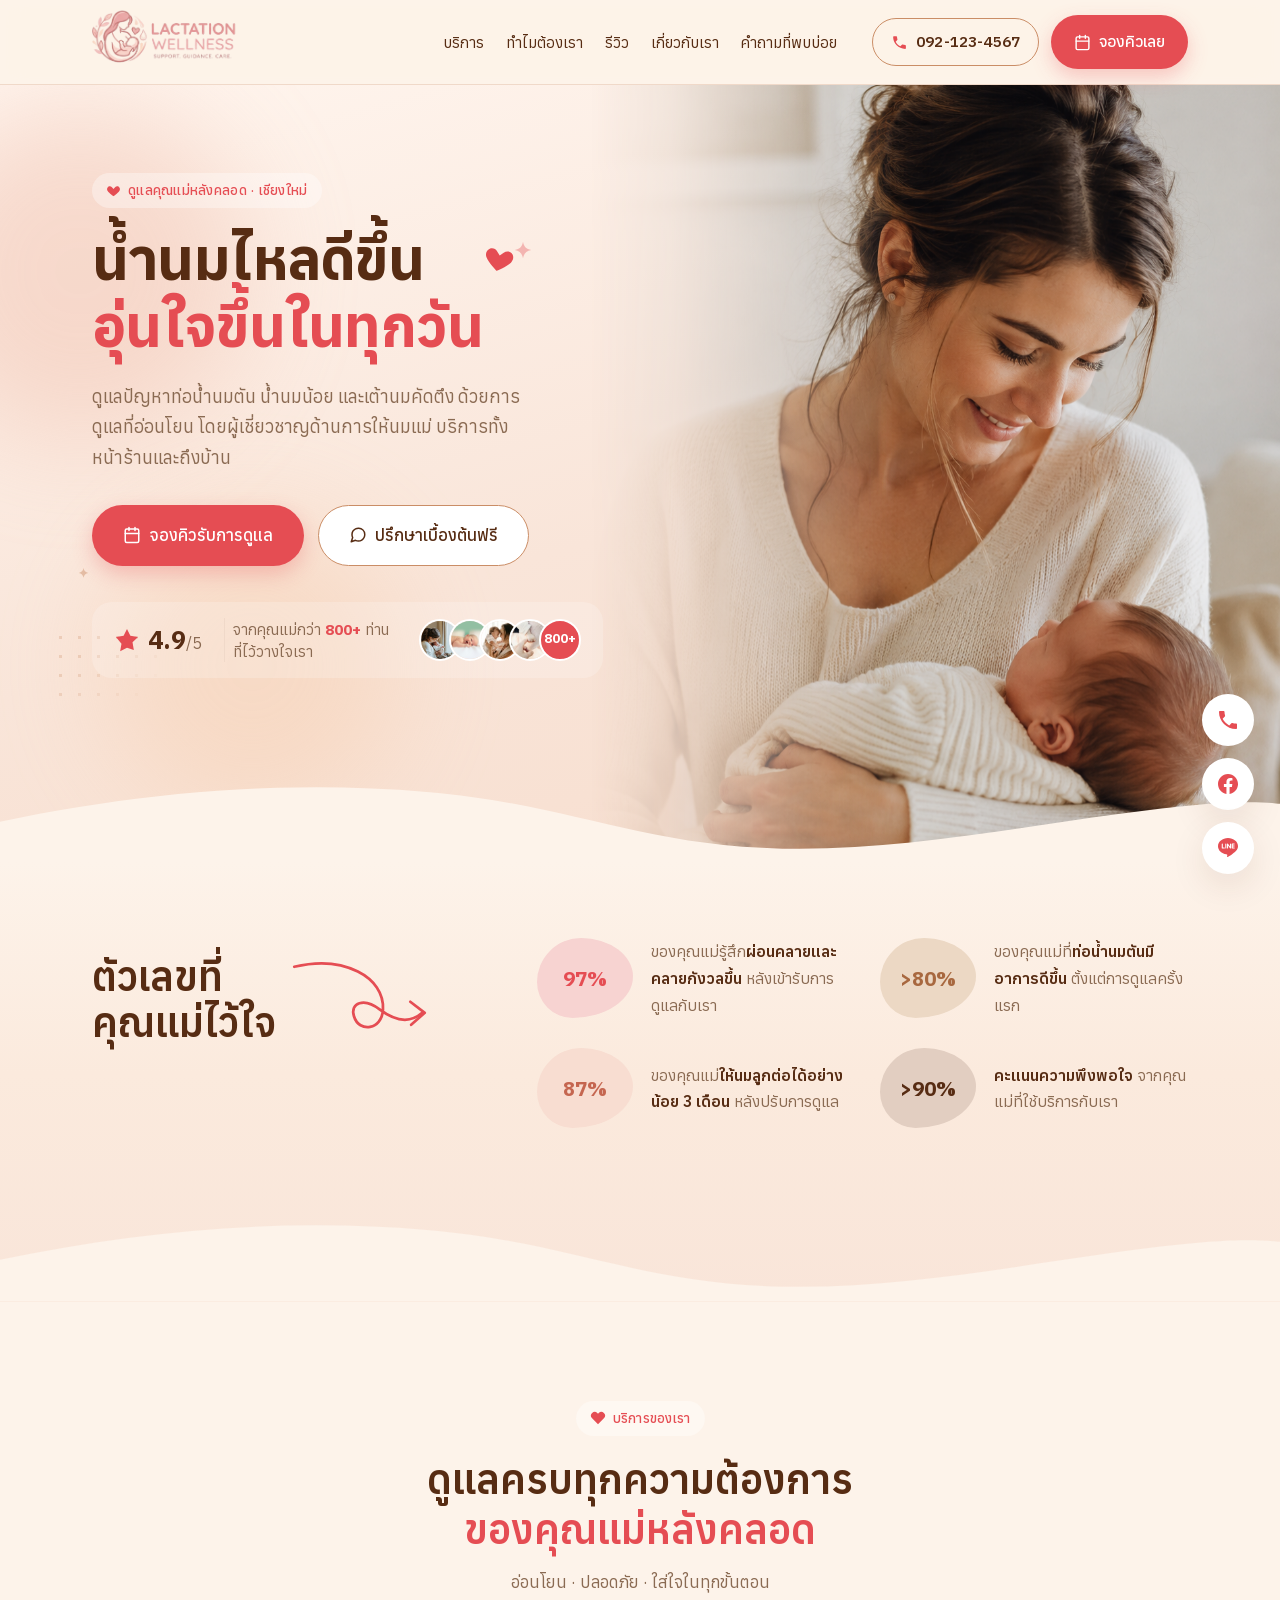
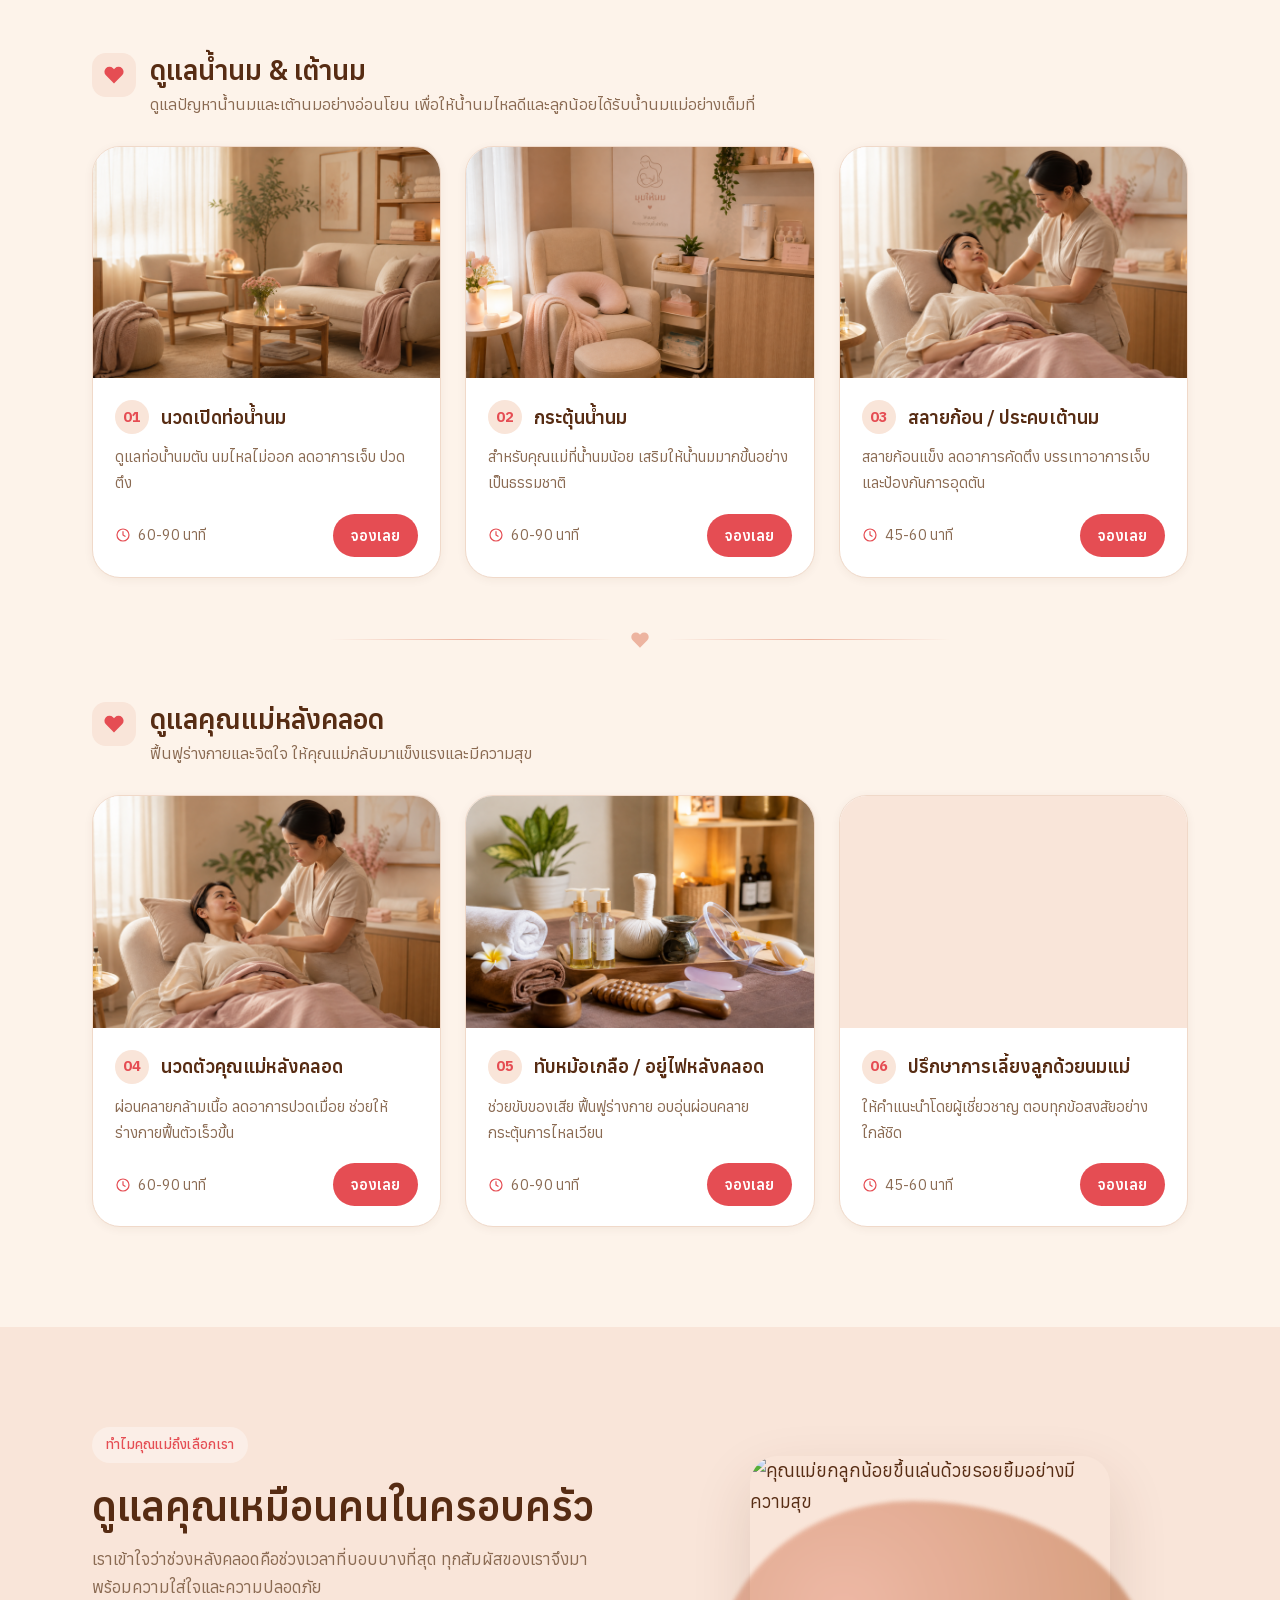
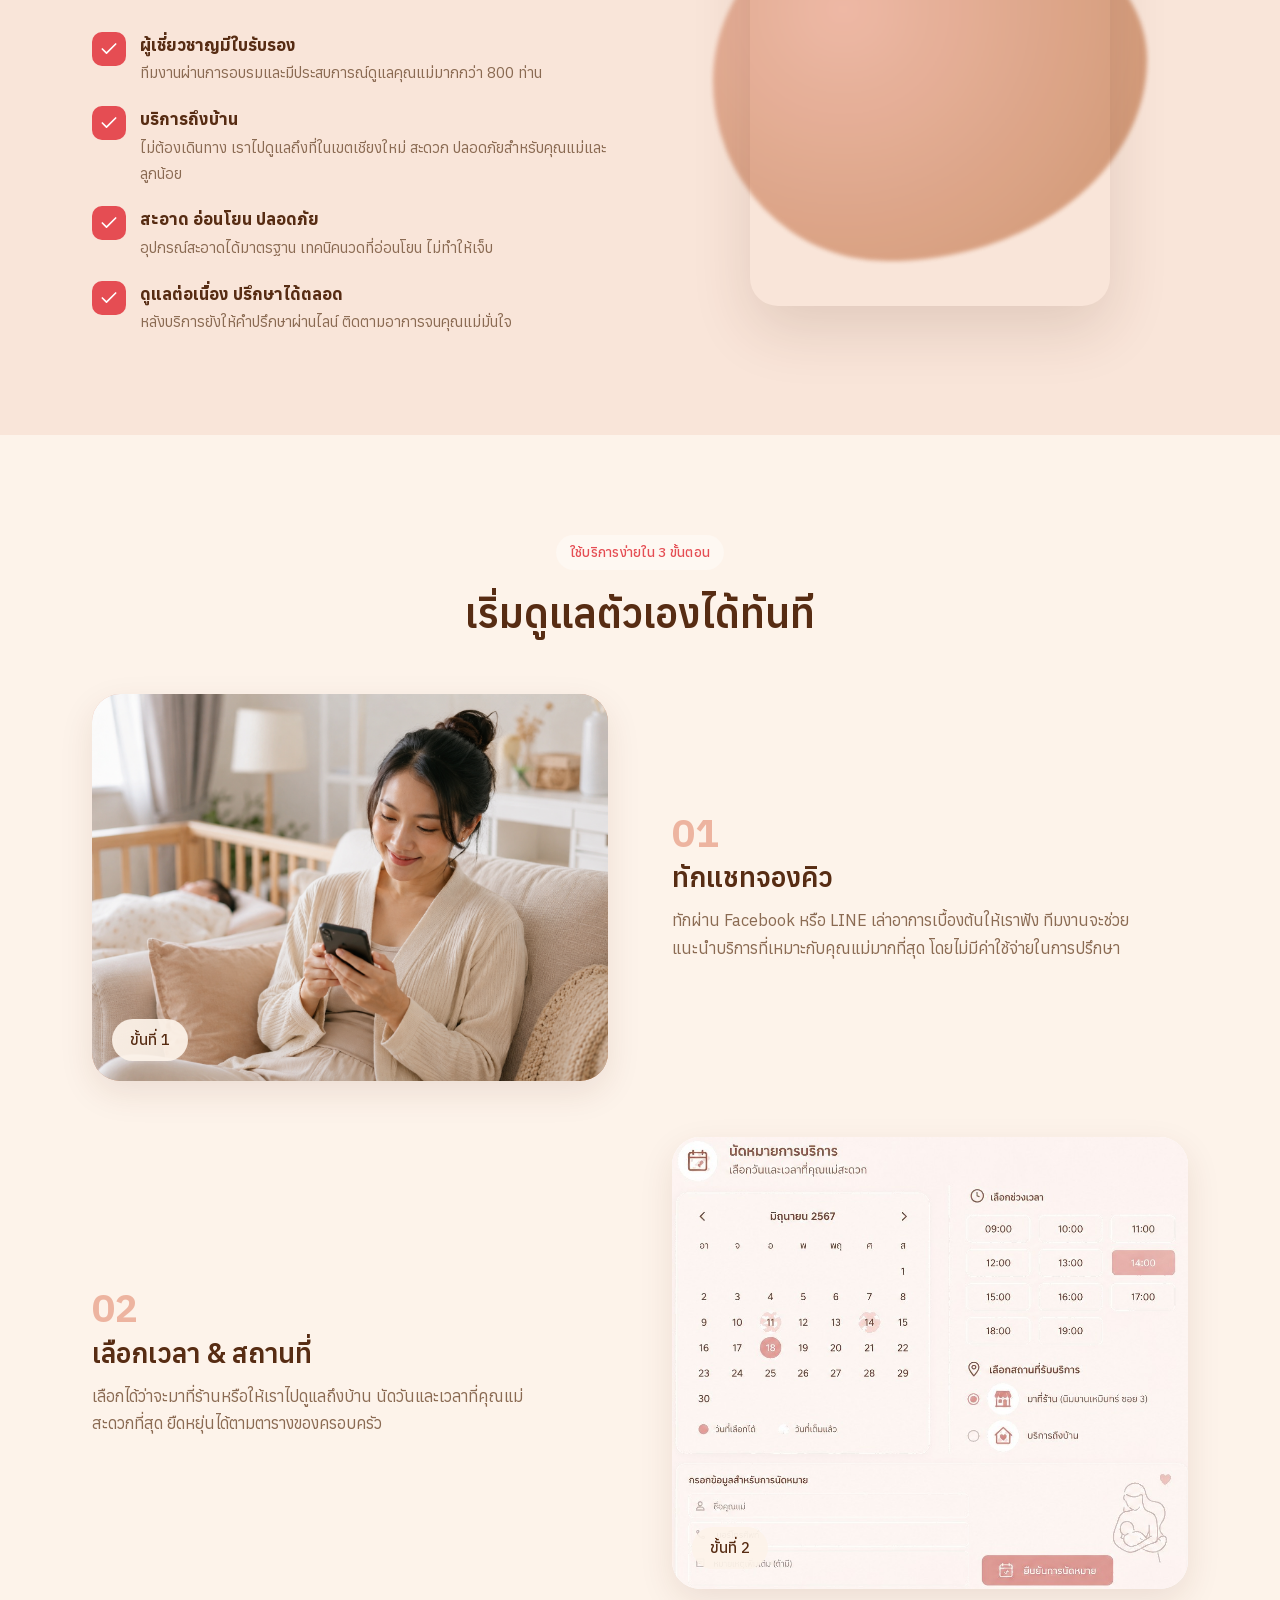
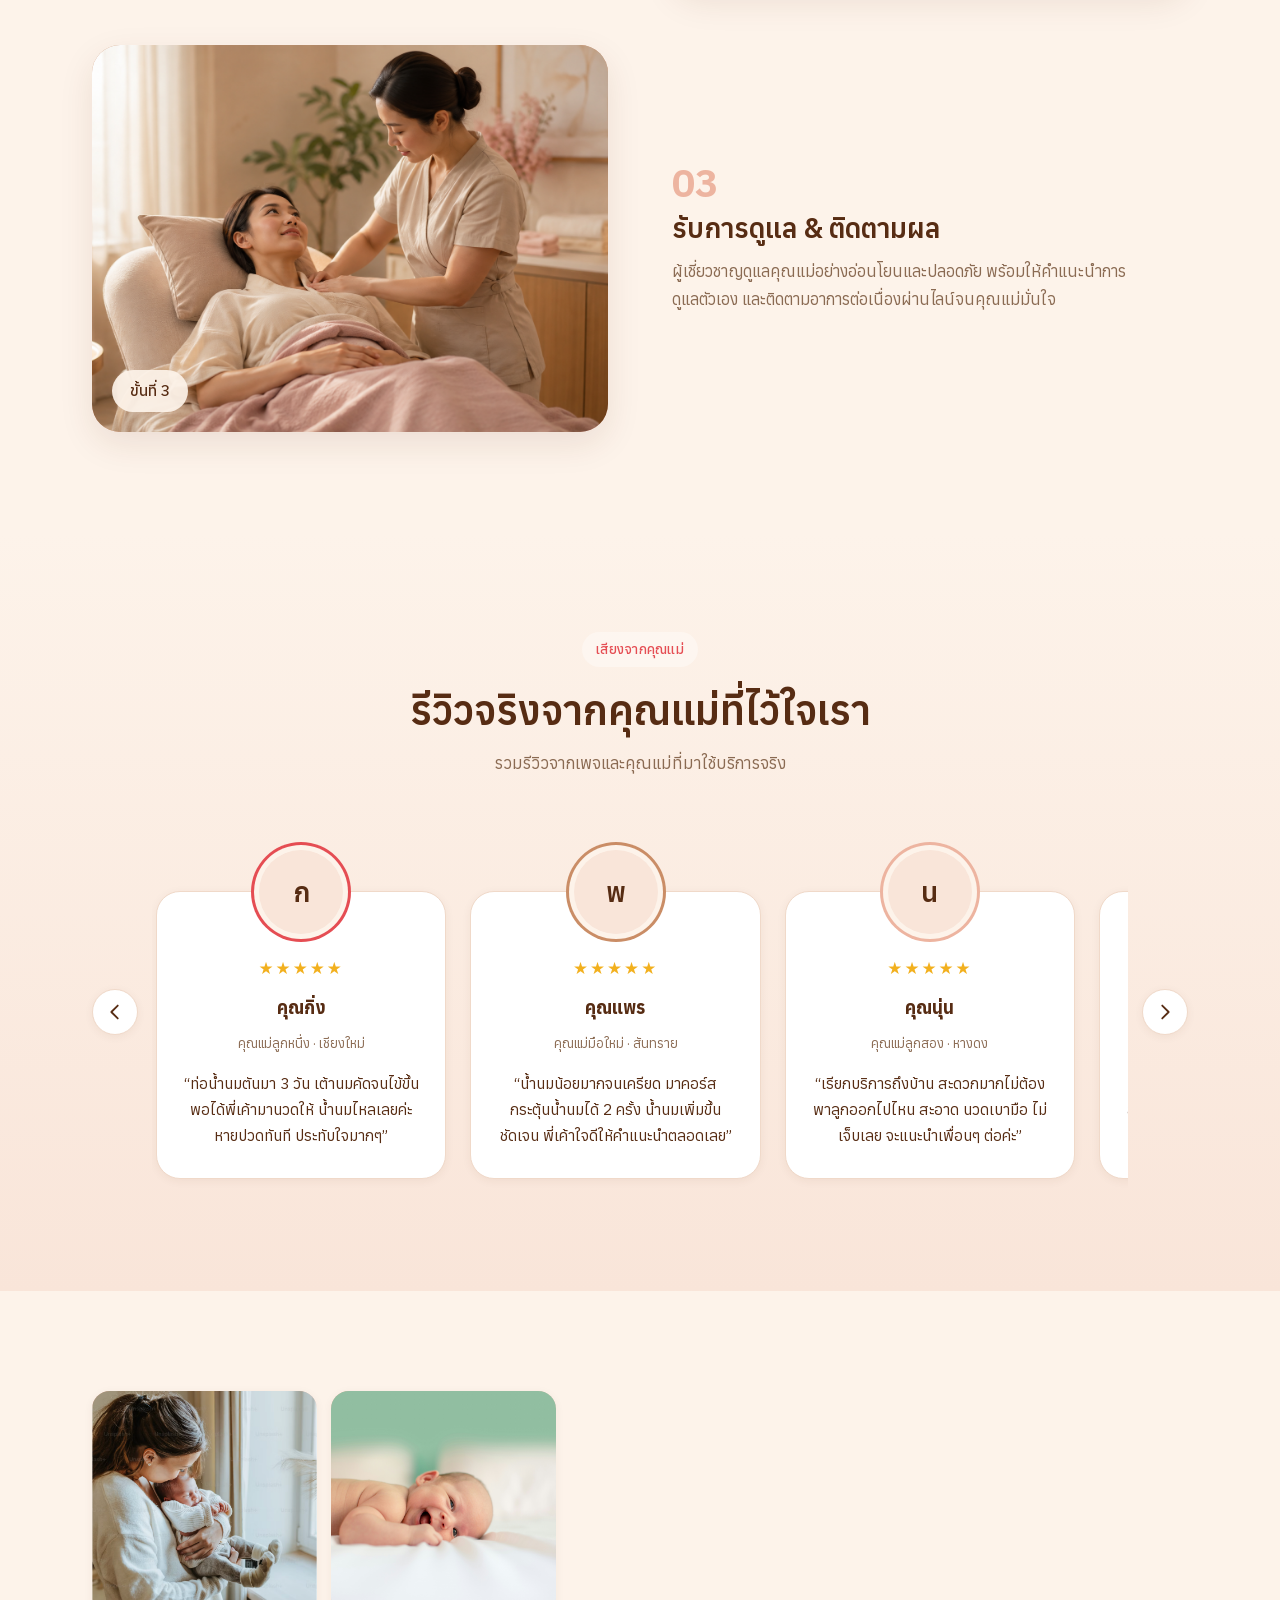
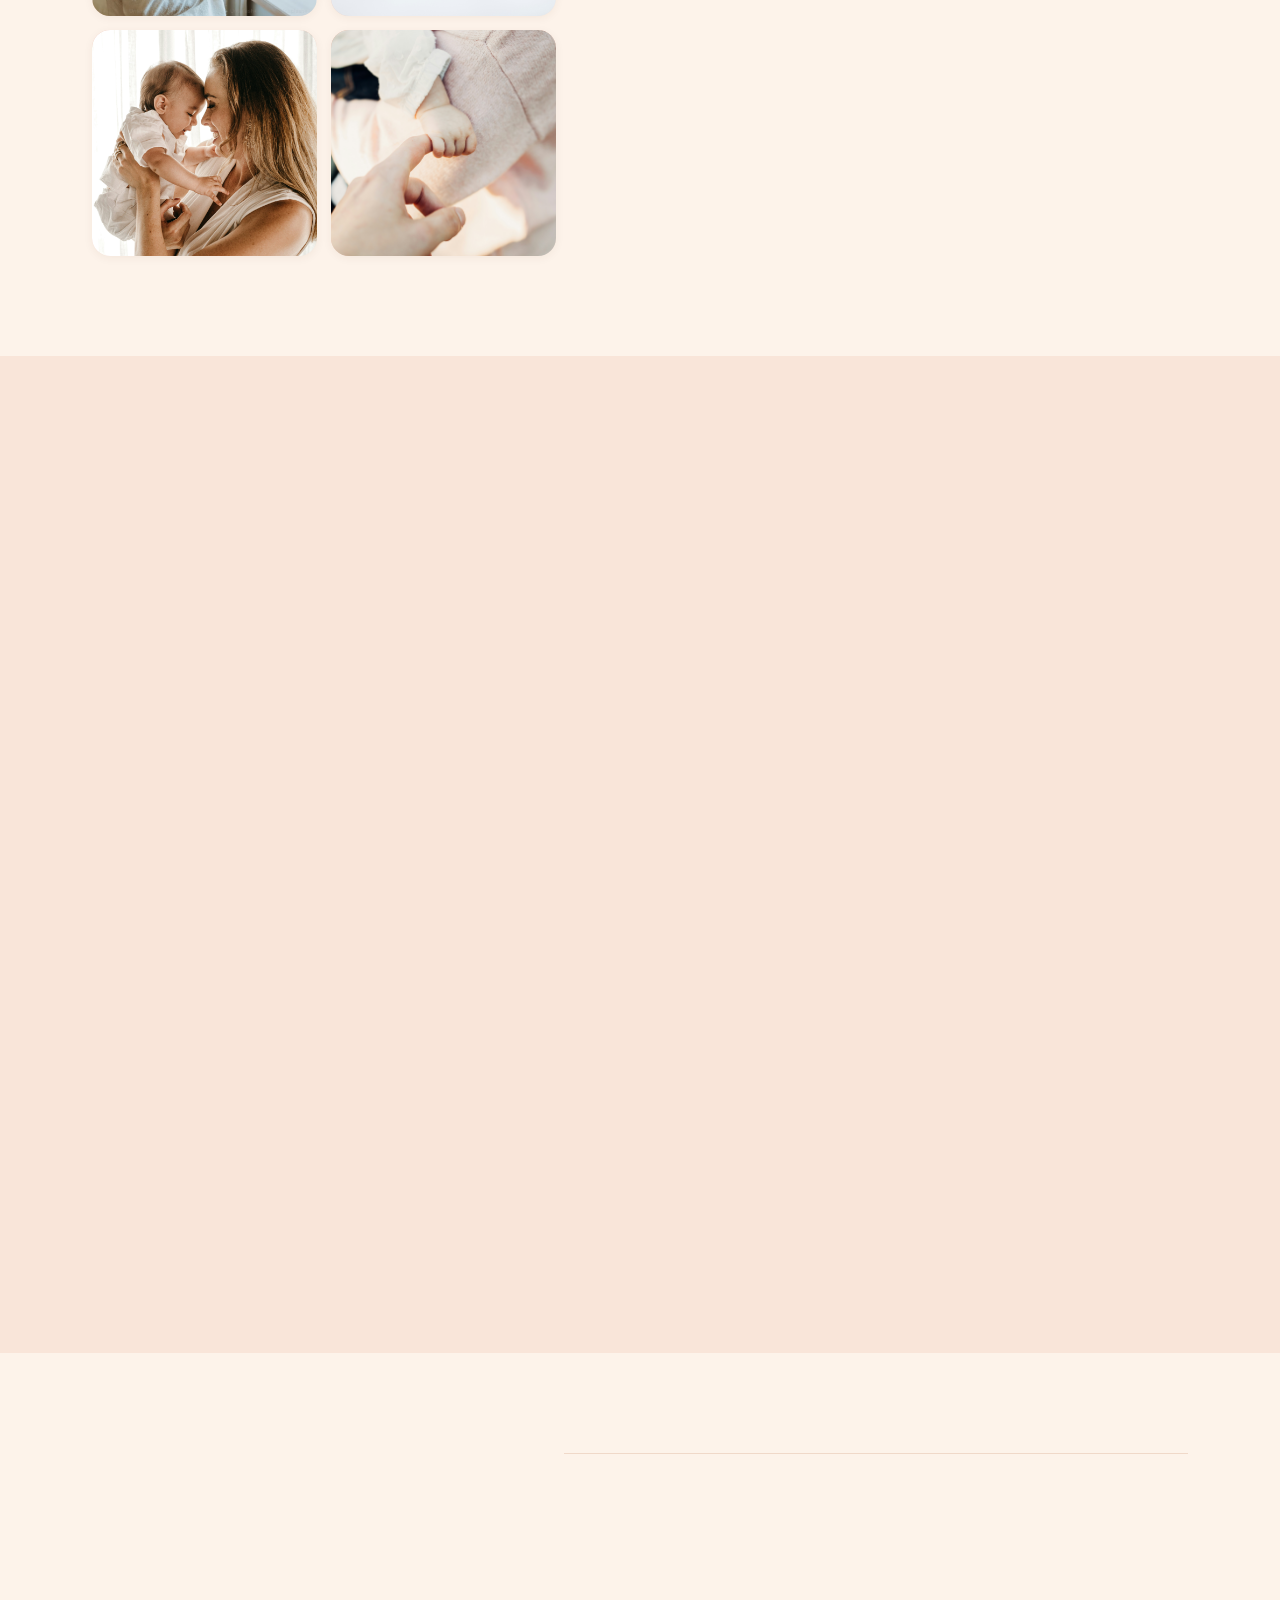
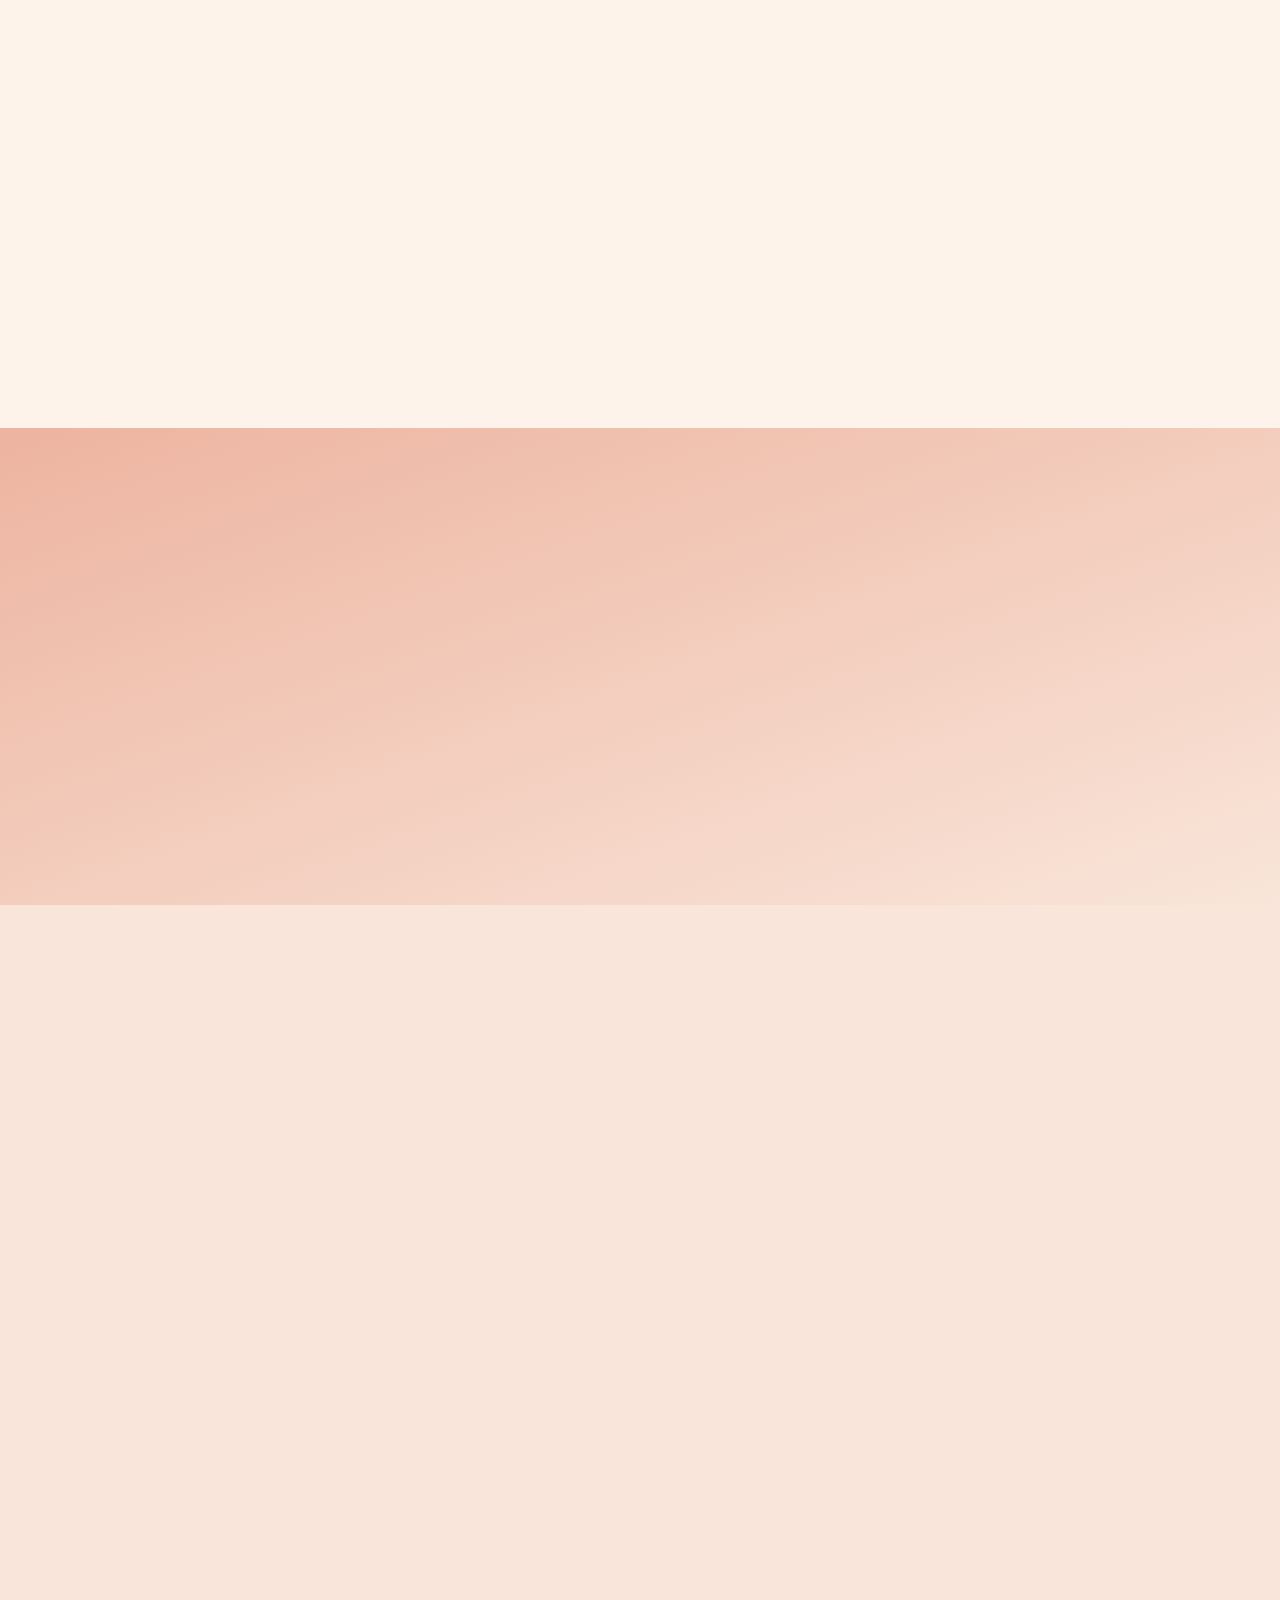
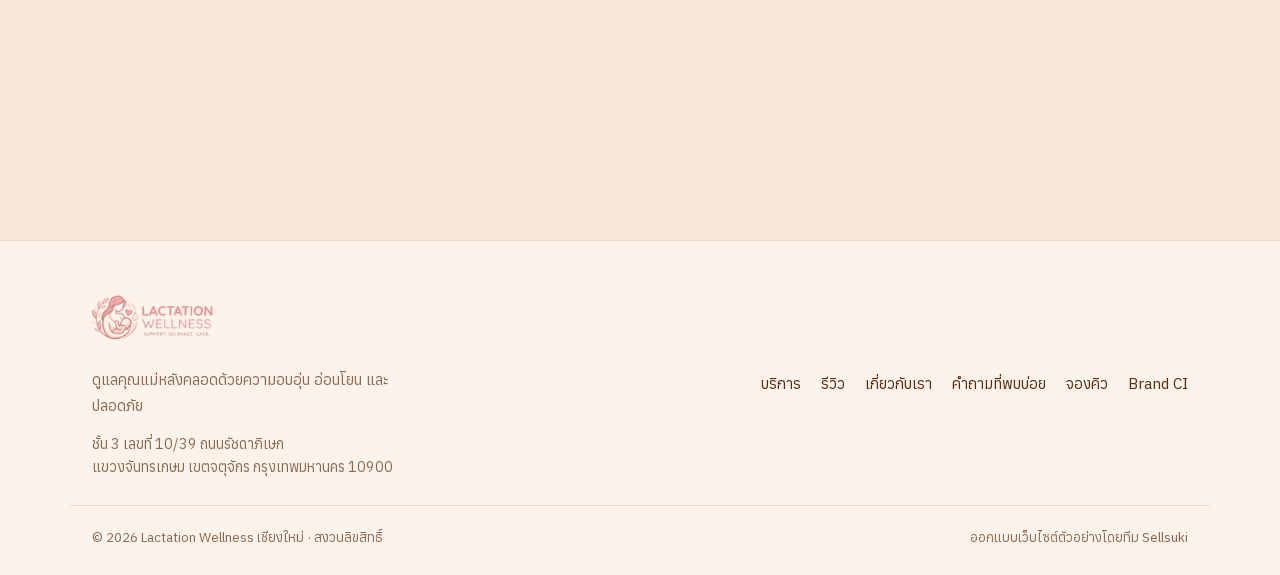
==== commit 42f78ebb: "Add custom calendar, seamless one-way reviews loop, and refresh-to-top - Booking form: replace nativ" ====
--- a/index.html
+++ b/index.html
@@ -179,7 +179,7 @@
               <p>ดูแลท่อน้ำนมตัน นมไหลไม่ออก ลดอาการเจ็บ ปวด ตึง</p>
               <div class="card__foot">
                 <span class="card__time"><svg viewBox="0 0 24 24" width="16" height="16" fill="none" stroke="currentColor" stroke-width="1.8" stroke-linecap="round" stroke-linejoin="round" aria-hidden="true"><circle cx="12" cy="12" r="9"/><path d="M12 7v5l3 2"/></svg>60-90 นาที</span>
-                <a class="card__go" href="#booking" aria-label="ดูรายละเอียด นวดเปิดท่อน้ำนม"><svg viewBox="0 0 24 24" width="18" height="18" fill="none" stroke="currentColor" stroke-width="2" stroke-linecap="round" stroke-linejoin="round" aria-hidden="true"><path d="M5 12h14M13 6l6 6-6 6"/></svg></a>
+                <a class="card__book" href="#booking" aria-label="จองเลย นวดเปิดท่อน้ำนม">จองเลย</a>
               </div>
             </div>
           </article>
@@ -191,7 +191,7 @@
               <p>สำหรับคุณแม่ที่น้ำนมน้อย เสริมให้น้ำนมมากขึ้นอย่างเป็นธรรมชาติ</p>
               <div class="card__foot">
                 <span class="card__time"><svg viewBox="0 0 24 24" width="16" height="16" fill="none" stroke="currentColor" stroke-width="1.8" stroke-linecap="round" stroke-linejoin="round" aria-hidden="true"><circle cx="12" cy="12" r="9"/><path d="M12 7v5l3 2"/></svg>60-90 นาที</span>
-                <a class="card__go" href="#booking" aria-label="ดูรายละเอียด กระตุ้นน้ำนม"><svg viewBox="0 0 24 24" width="18" height="18" fill="none" stroke="currentColor" stroke-width="2" stroke-linecap="round" stroke-linejoin="round" aria-hidden="true"><path d="M5 12h14M13 6l6 6-6 6"/></svg></a>
+                <a class="card__book" href="#booking" aria-label="จองเลย กระตุ้นน้ำนม">จองเลย</a>
               </div>
             </div>
           </article>
@@ -203,7 +203,7 @@
               <p>สลายก้อนแข็ง ลดอาการคัดตึง บรรเทาอาการเจ็บ และป้องกันการอุดตัน</p>
               <div class="card__foot">
                 <span class="card__time"><svg viewBox="0 0 24 24" width="16" height="16" fill="none" stroke="currentColor" stroke-width="1.8" stroke-linecap="round" stroke-linejoin="round" aria-hidden="true"><circle cx="12" cy="12" r="9"/><path d="M12 7v5l3 2"/></svg>45-60 นาที</span>
-                <a class="card__go" href="#booking" aria-label="ดูรายละเอียด สลายก้อน ประคบเต้านม"><svg viewBox="0 0 24 24" width="18" height="18" fill="none" stroke="currentColor" stroke-width="2" stroke-linecap="round" stroke-linejoin="round" aria-hidden="true"><path d="M5 12h14M13 6l6 6-6 6"/></svg></a>
+                <a class="card__book" href="#booking" aria-label="จองเลย สลายก้อน ประคบเต้านม">จองเลย</a>
               </div>
             </div>
           </article>
@@ -227,7 +227,7 @@
               <p>ผ่อนคลายกล้ามเนื้อ ลดอาการปวดเมื่อย ช่วยให้ร่างกายฟื้นตัวเร็วขึ้น</p>
               <div class="card__foot">
                 <span class="card__time"><svg viewBox="0 0 24 24" width="16" height="16" fill="none" stroke="currentColor" stroke-width="1.8" stroke-linecap="round" stroke-linejoin="round" aria-hidden="true"><circle cx="12" cy="12" r="9"/><path d="M12 7v5l3 2"/></svg>60-90 นาที</span>
-                <a class="card__go" href="#booking" aria-label="ดูรายละเอียด นวดตัวคุณแม่หลังคลอด"><svg viewBox="0 0 24 24" width="18" height="18" fill="none" stroke="currentColor" stroke-width="2" stroke-linecap="round" stroke-linejoin="round" aria-hidden="true"><path d="M5 12h14M13 6l6 6-6 6"/></svg></a>
+                <a class="card__book" href="#booking" aria-label="จองเลย นวดตัวคุณแม่หลังคลอด">จองเลย</a>
               </div>
             </div>
           </article>
@@ -239,7 +239,7 @@
               <p>ช่วยขับของเสีย ฟื้นฟูร่างกาย อบอุ่นผ่อนคลาย กระตุ้นการไหลเวียน</p>
               <div class="card__foot">
                 <span class="card__time"><svg viewBox="0 0 24 24" width="16" height="16" fill="none" stroke="currentColor" stroke-width="1.8" stroke-linecap="round" stroke-linejoin="round" aria-hidden="true"><circle cx="12" cy="12" r="9"/><path d="M12 7v5l3 2"/></svg>60-90 นาที</span>
-                <a class="card__go" href="#booking" aria-label="ดูรายละเอียด ทับหม้อเกลือ อยู่ไฟหลังคลอด"><svg viewBox="0 0 24 24" width="18" height="18" fill="none" stroke="currentColor" stroke-width="2" stroke-linecap="round" stroke-linejoin="round" aria-hidden="true"><path d="M5 12h14M13 6l6 6-6 6"/></svg></a>
+                <a class="card__book" href="#booking" aria-label="จองเลย ทับหม้อเกลือ อยู่ไฟหลังคลอด">จองเลย</a>
               </div>
             </div>
           </article>
@@ -251,7 +251,7 @@
               <p>ให้คำแนะนำโดยผู้เชี่ยวชาญ ตอบทุกข้อสงสัยอย่างใกล้ชิด</p>
               <div class="card__foot">
                 <span class="card__time"><svg viewBox="0 0 24 24" width="16" height="16" fill="none" stroke="currentColor" stroke-width="1.8" stroke-linecap="round" stroke-linejoin="round" aria-hidden="true"><circle cx="12" cy="12" r="9"/><path d="M12 7v5l3 2"/></svg>45-60 นาที</span>
-                <a class="card__go" href="#booking" aria-label="ดูรายละเอียด ปรึกษาการเลี้ยงลูกด้วยนมแม่"><svg viewBox="0 0 24 24" width="18" height="18" fill="none" stroke="currentColor" stroke-width="2" stroke-linecap="round" stroke-linejoin="round" aria-hidden="true"><path d="M5 12h14M13 6l6 6-6 6"/></svg></a>
+                <a class="card__book" href="#booking" aria-label="จองเลย ปรึกษาการเลี้ยงลูกด้วยนมแม่">จองเลย</a>
               </div>
             </div>
           </article>
@@ -525,7 +525,7 @@
           <ul class="contact-list">
             <li>
               <span class="contact__ic"><svg viewBox="0 0 24 24" width="20" height="20" fill="none" stroke="currentColor" stroke-width="1.8" stroke-linecap="round" stroke-linejoin="round"><path d="M22 16.92v3a2 2 0 01-2.18 2 19.79 19.79 0 01-8.63-3.07 19.5 19.5 0 01-6-6 19.79 19.79 0 01-3.07-8.67A2 2 0 014.11 2h3a2 2 0 012 1.72c.13.96.36 1.9.7 2.81a2 2 0 01-.45 2.11L8.09 9.91a16 16 0 006 6l1.27-1.27a2 2 0 012.11-.45c.9.34 1.85.57 2.81.7A2 2 0 0122 16.92z"/></svg></span>
-              <div><small>โทร / นัดหมาย</small><strong>08X-XXX-XXXX</strong></div>
+              <div><small>โทร / นัดหมาย</small><a href="tel:0921234567"><strong>092-123-4567</strong></a></div>
             </li>
             <li>
               <span class="contact__ic"><svg viewBox="0 0 24 24" width="20" height="20" fill="none" stroke="currentColor" stroke-width="1.8" stroke-linecap="round" stroke-linejoin="round"><path d="M18 2h-3a5 5 0 00-5 5v3H7v4h3v8h4v-8h3l1-4h-4V7a1 1 0 011-1h3z"/></svg></span>
@@ -565,9 +565,25 @@
                 <option>ปรึกษาการเลี้ยงลูกด้วยนมแม่</option>
               </select>
             </div>
+            <div class="field-row">
+              <div class="field">
+                <label for="date">วันที่สะดวก</label>
+                <input id="date" name="date" type="date" />
+              </div>
+              <div class="field">
+                <label for="timeslot">ช่วงเวลา</label>
+                <select id="timeslot" name="timeslot">
+                  <option value="">-- เลือกช่วงเวลา --</option>
+                  <option>ช่วงเช้า (09:00–12:00)</option>
+                  <option>ช่วงบ่าย (12:00–15:00)</option>
+                  <option>ช่วงเย็น (15:00–18:00)</option>
+                  <option>ช่วงค่ำ (18:00–20:00)</option>
+                </select>
+              </div>
+            </div>
             <div class="field">
               <label for="note">รายละเอียดเพิ่มเติม</label>
-              <textarea id="note" name="note" rows="3" placeholder="เล่าอาการหรือวันเวลาที่สะดวก"></textarea>
+              <textarea id="note" name="note" rows="3" placeholder="เล่าอาการหรือรายละเอียดเพิ่มเติม"></textarea>
             </div>
             <button class="btn btn--primary btn--block" type="submit">ส่งข้อมูลจองคิว</button>
             <p class="form__hint" id="formHint" role="status" aria-live="polite"></p>
@@ -585,6 +601,7 @@
           <img class="brand__logo" src="assets/lockup.png" alt="Lactation Wellness" width="693" height="343" />
         </span>
         <p>ดูแลคุณแม่หลังคลอดด้วยความอบอุ่น อ่อนโยน และปลอดภัย</p>
+        <address class="footer__addr">ชั้น 3 เลขที่ 10/39 ถนนรัชดาภิเษก<br />แขวงจันทรเกษม เขตจตุจักร กรุงเทพมหานคร 10900</address>
       </div>
       <nav class="footer__links" aria-label="เมนูส่วนท้าย">
         <a href="#services">บริการ</a>
@@ -617,6 +634,6 @@
     </a>
   </div>
 
-  <script src="script.js?v=7"></script>
+  <script src="script.js?v=12"></script>
 </body>
 </html>
--- a/styles.css
+++ b/styles.css
@@ -39,7 +39,10 @@
   font-size: clamp(1rem, 1rem + 0.2vw, 1.125rem);
   font-weight: 400;
   -webkit-font-smoothing: antialiased;
-  overflow-x: hidden;
+  /* clip (not hidden) so the horizontal-overflow guard for slide-in reveals doesn't
+     turn <body> into a scroll container — which would break position: sticky (FAQ aside)
+     in Safari/Firefox. clip keeps overflow-y visible and sticky viewport-relative. */
+  overflow-x: clip;
 }
 img, svg { display: block; max-width: 100%; }
 a { color: inherit; text-decoration: none; }
@@ -111,7 +114,6 @@
 
 /* ===== Hero ===== */
 .hero { padding: clamp(48px, 7vw, 88px) 0 0; position: relative; background: linear-gradient(165deg, #fff5ee 0%, var(--peach) 55%, #f7ddcd 100%); overflow: hidden; }
-.hero .eyebrow { background: var(--white); box-shadow: var(--shadow-sm); }
 .hero::before {
   content: ''; position: absolute; top: -160px; right: -140px; width: 480px; height: 480px; border-radius: 50%;
   background: radial-gradient(circle, rgba(255,255,255,.6), transparent 70%); z-index: 0;
@@ -135,7 +137,7 @@
 .hero__sparkle--b { top: 62%; left: 6%; color: var(--caramel); opacity: .45; }
 .hero__inner { position: relative; z-index: 1; padding-bottom: clamp(60px, 8vw, 96px); }
 .hero__copy { max-width: 560px; position: relative; z-index: 2; }
-.eyebrow { display: inline-block; font-family: var(--font-head); font-weight: 500; font-size: .85rem; color: var(--coral); background: var(--peach); padding: 6px 14px; border-radius: 999px; letter-spacing: .02em; margin-bottom: 18px; white-space: nowrap; }
+.eyebrow { display: inline-block; font-family: var(--font-head); font-weight: 500; font-size: .85rem; color: var(--coral); background: rgba(255, 255, 255, 0.35); padding: 6px 14px; border-radius: 999px; letter-spacing: .02em; margin-bottom: 18px; white-space: nowrap; }
 .eyebrow--center { display: table; margin-inline: auto; }
 .eyebrow--icon { display: inline-flex; align-items: center; gap: 7px; }
 .eyebrow--icon svg { color: var(--coral); }
@@ -268,8 +270,8 @@
 .card__foot { display: flex; align-items: center; justify-content: space-between; gap: 12px; margin-top: auto; padding-top: 8px; }
 .card__time { display: inline-flex; align-items: center; gap: 7px; color: var(--text-soft); font-size: .9rem; }
 .card__time svg { color: var(--coral); flex: none; }
-.card__go { display: grid; place-items: center; width: 40px; height: 40px; border-radius: 50%; background: var(--coral); color: #fff; flex: none; transition: background .2s var(--ease), transform .2s var(--ease); }
-.card__go:hover { background: var(--coral-dark); transform: translateX(2px); }
+.card__book { display: inline-flex; align-items: center; gap: 6px; padding: 9px 18px; border-radius: 999px; background: var(--coral); color: #fff; font-family: var(--font-head); font-weight: 600; font-size: .92rem; white-space: nowrap; flex: none; transition: background .2s var(--ease), transform .2s var(--ease), box-shadow .2s var(--ease); }
+.card__book:hover { background: var(--coral-dark); transform: translateY(-2px); box-shadow: 0 8px 18px rgba(229, 77, 83, 0.28); }
 
 /* ===== Why ===== */
 .why__inner { display: grid; grid-template-columns: 1fr 1fr; gap: clamp(32px, 5vw, 64px); align-items: center; }
@@ -344,7 +346,7 @@
 
 /* ===== FAQ ===== */
 .faq__inner { display: grid; grid-template-columns: .8fr 1.2fr; gap: clamp(32px, 5vw, 56px); align-items: start; }
-.faq__aside { display: grid; gap: 18px; align-content: start; position: sticky; top: 96px; }
+.faq__aside { display: grid; gap: 18px; align-content: start; align-self: start; }
 .faq__aside .section__head { margin-bottom: 0; }
 .faq__contact { display: flex; gap: 12px; }
 .faq__contact-ic { flex: none; width: 48px; height: 48px; display: grid; place-items: center; border-radius: 50%; background: var(--peach); color: var(--coral); text-decoration: none; box-shadow: var(--shadow-sm); transition: transform .2s var(--ease), box-shadow .2s var(--ease), filter .2s var(--ease); }
@@ -433,6 +435,7 @@
 .booking__card { background: var(--white); border-radius: var(--radius-lg); padding: clamp(24px, 3vw, 36px); box-shadow: var(--shadow-lg); }
 .booking__card h3 { color: var(--cocoa); font-size: 1.35rem; margin-bottom: 18px; }
 .field { margin-bottom: 16px; }
+.field-row { display: grid; grid-template-columns: 1fr 1fr; gap: 14px; }
 .field label { display: block; font-family: var(--font-head); font-size: .92rem; color: var(--cocoa); margin-bottom: 6px; }
 .field label span { color: var(--coral); }
 .field input, .field select, .field textarea {
@@ -483,6 +486,44 @@
 .cselect__option[aria-selected="true"] { background: var(--blush); color: var(--cocoa); font-weight: 600; }
 .cselect__option[aria-selected="true"].is-active,
 .cselect__option[aria-selected="true"]:hover { background: #e6a88f; color: var(--cocoa); }
+
+/* CI-styled custom date picker (progressive enhancement over native input[type=date]) */
+.cdate { position: relative; }
+.field input.cdate__native { position: absolute; width: 1px; height: 1px; min-height: 0; padding: 0; margin: -1px; overflow: hidden; clip: rect(0 0 0 0); border: 0; pointer-events: none; opacity: 0; }
+.cdate__btn {
+  width: 100%; display: flex; align-items: center; justify-content: space-between; gap: 12px;
+  font-family: var(--font-body); font-size: 1rem; line-height: 1.5; color: var(--text); text-align: left;
+  padding: 12px 14px; border: 1.5px solid var(--border); border-radius: 12px; background-color: var(--cream);
+  cursor: pointer; transition: border-color .2s, box-shadow .2s, background-color .2s;
+}
+.cdate__btn:hover { border-color: var(--blush); }
+.cdate__value { overflow: hidden; text-overflow: ellipsis; white-space: nowrap; }
+.cdate__value--placeholder { color: var(--text-soft); }
+.cdate__icon { flex: none; color: var(--coral); display: inline-flex; }
+.cdate.open .cdate__btn,
+.cdate__btn:focus-visible { outline: none; border-color: var(--coral); box-shadow: 0 0 0 3px rgba(229,77,83,.14); background-color: #fff; }
+.cdate__pop {
+  position: absolute; left: 0; top: calc(100% + 6px); z-index: 30; min-width: 272px; max-width: calc(100vw - 40px);
+  background: var(--white); border: 1.5px solid var(--border); border-radius: 16px; box-shadow: var(--shadow);
+  padding: 14px; transform-origin: top left; animation: cselectIn .16s var(--ease);
+}
+.cdate__head { display: flex; align-items: center; justify-content: space-between; margin-bottom: 10px; }
+.cdate__title { font-family: var(--font-head); font-weight: 600; color: var(--cocoa); font-size: 1rem; }
+.cdate__nav { width: 34px; height: 34px; display: grid; place-items: center; border-radius: 10px; border: none; background: var(--cream); color: var(--coral); cursor: pointer; transition: background .15s var(--ease), color .15s var(--ease); }
+.cdate__nav:hover { background: var(--peach); }
+.cdate__nav:disabled { color: var(--border); background: transparent; cursor: default; }
+.cdate__grid { display: grid; grid-template-columns: repeat(7, 1fr); gap: 2px; }
+.cdate__grid--dow { margin-bottom: 4px; }
+.cdate__dow { text-align: center; font-size: .74rem; color: var(--text-soft); padding: 4px 0; }
+.cdate__day { aspect-ratio: 1 / 1; display: grid; place-items: center; border: none; background: transparent; border-radius: 9px; font-family: var(--font-body); font-size: .92rem; color: var(--cocoa); cursor: pointer; transition: background .15s var(--ease), color .15s var(--ease); }
+.cdate__day--blank { visibility: hidden; cursor: default; }
+.cdate__day:hover:not(:disabled) { background: var(--peach); color: var(--coral); }
+.cdate__day.is-today { box-shadow: inset 0 0 0 1.5px var(--blush); }
+.cdate__day.is-selected { background: var(--coral); color: #fff; }
+.cdate__day.is-selected.is-today { box-shadow: none; }
+.cdate__day:disabled { color: #d9c4b6; cursor: default; }
+.cdate__day:focus-visible { outline: none; box-shadow: 0 0 0 3px rgba(229,77,83,.22); }
+
 .form__hint { margin-top: 12px; font-size: .9rem; min-height: 1.2em; }
 .form__hint.ok { color: #2f8f5b; }
 .form__hint.err { color: var(--coral); }
@@ -497,7 +538,8 @@
 .footer { background: var(--cream); border-top: 1px solid var(--border); padding: 48px 0 26px; }
 .footer__inner { display: flex; justify-content: space-between; gap: 30px; flex-wrap: wrap; padding-bottom: 26px; border-bottom: 1px solid var(--border); }
 .brand--footer .brand__mark { background: var(--coral); }
-.footer__brand p { color: var(--text-soft); margin-top: 12px; max-width: 34ch; font-size: .95rem; }
+.footer__brand p { color: var(--text-soft); margin-top: 2px; max-width: 34ch; font-size: .95rem; }
+.footer__addr { margin-top: 14px; max-width: 34ch; font-style: normal; color: var(--text-soft); font-size: .9rem; line-height: 1.6; }
 .footer__links { display: flex; flex-wrap: wrap; gap: 20px; align-items: center; }
 .footer__links a { font-family: var(--font-head); font-size: .95rem; color: var(--text); transition: color .2s; }
 .footer__links a:hover { color: var(--coral); }
@@ -595,7 +637,6 @@
   .brandkit { grid-template-columns: 1fr; }
   .typeset-panel { grid-template-columns: 1fr; }
   .logogrid { grid-template-columns: 1fr; max-width: 460px; margin-inline: auto; }
-  .faq__aside { position: static; top: auto; }
   .about__visual { max-width: 420px; order: -1; }
   .gallery { grid-template-columns: repeat(2, 1fr); grid-auto-rows: clamp(140px, 26vw, 200px); }
   .gallery__item:nth-child(1) { grid-column: span 2; grid-row: auto; }
@@ -610,6 +651,7 @@
 @media (max-width: 560px) {
   .container { padding-inline: 18px; }
   .cards { grid-template-columns: 1fr; }
+  .field-row { grid-template-columns: 1fr; gap: 0; }
   .swatches, .swatches--page { grid-template-columns: repeat(2, 1fr); }
   .review { flex: 0 0 84%; }
   .rev-nav { display: none; }
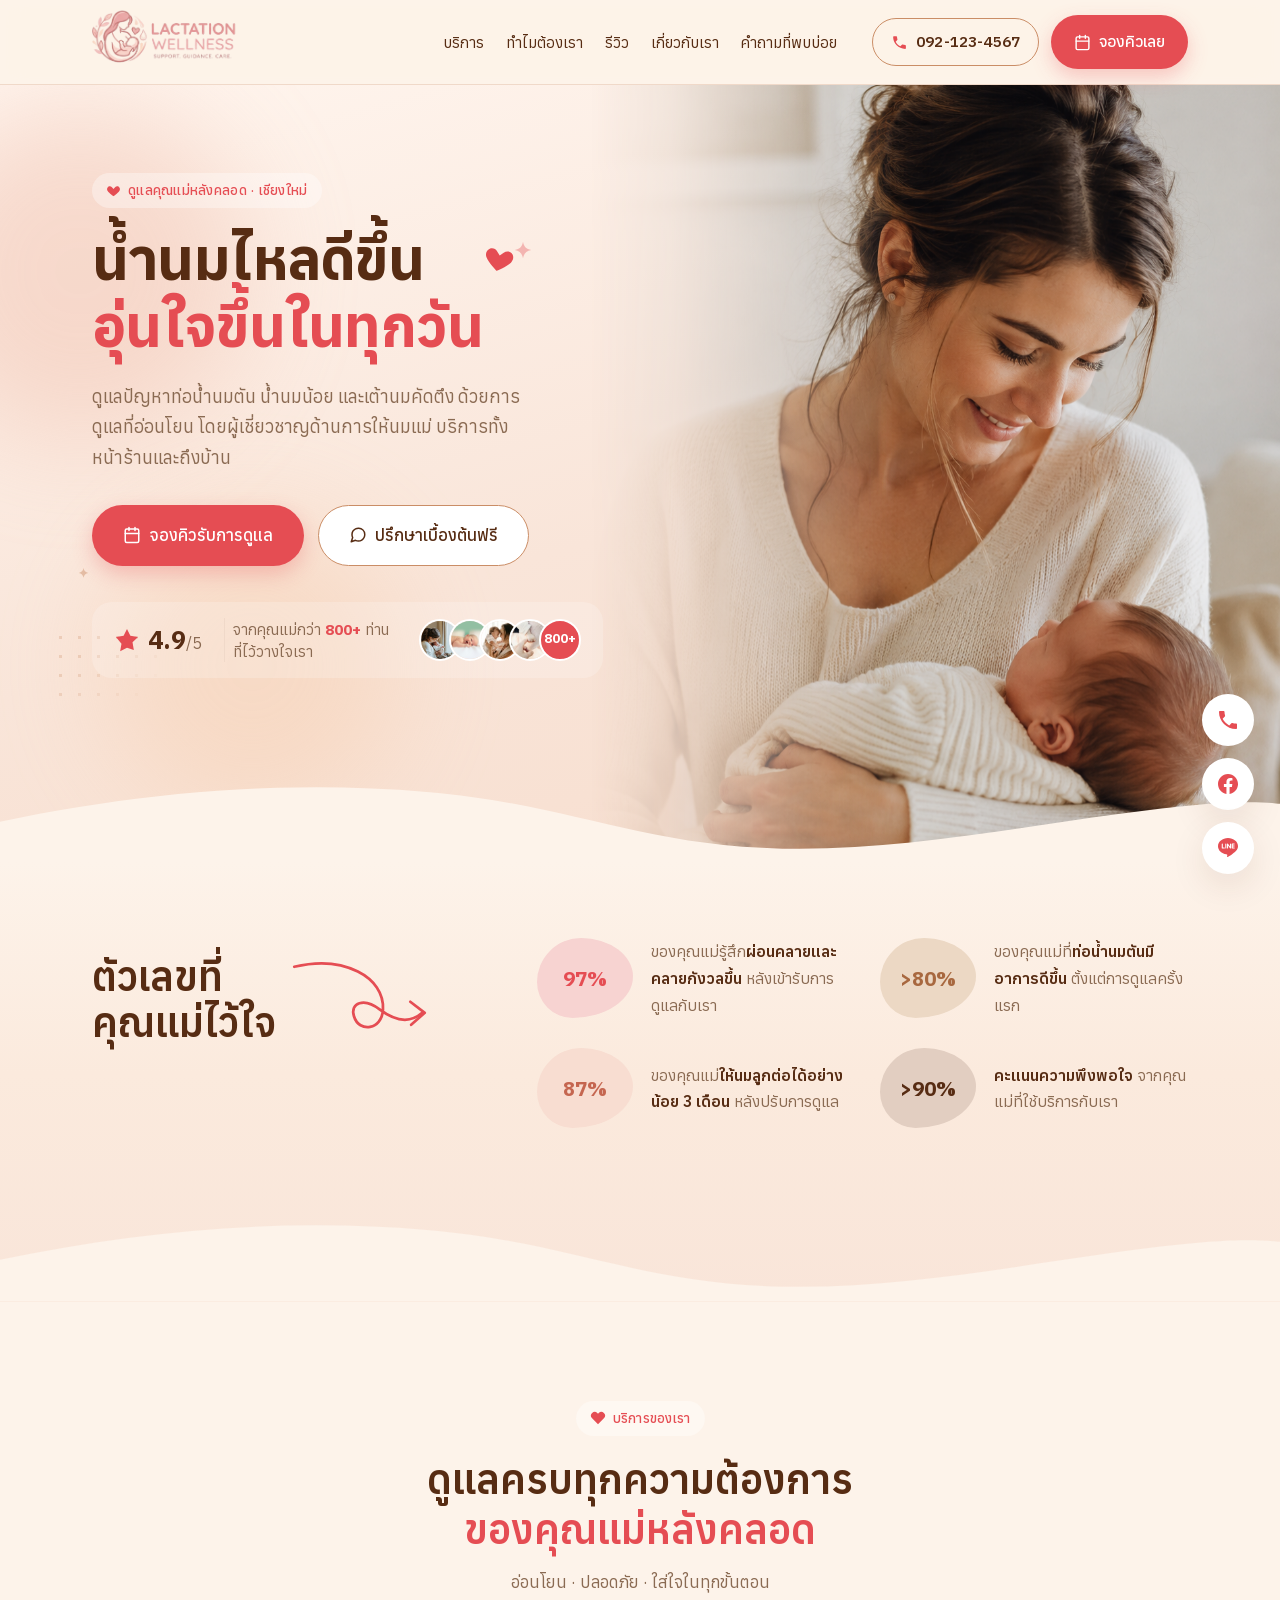
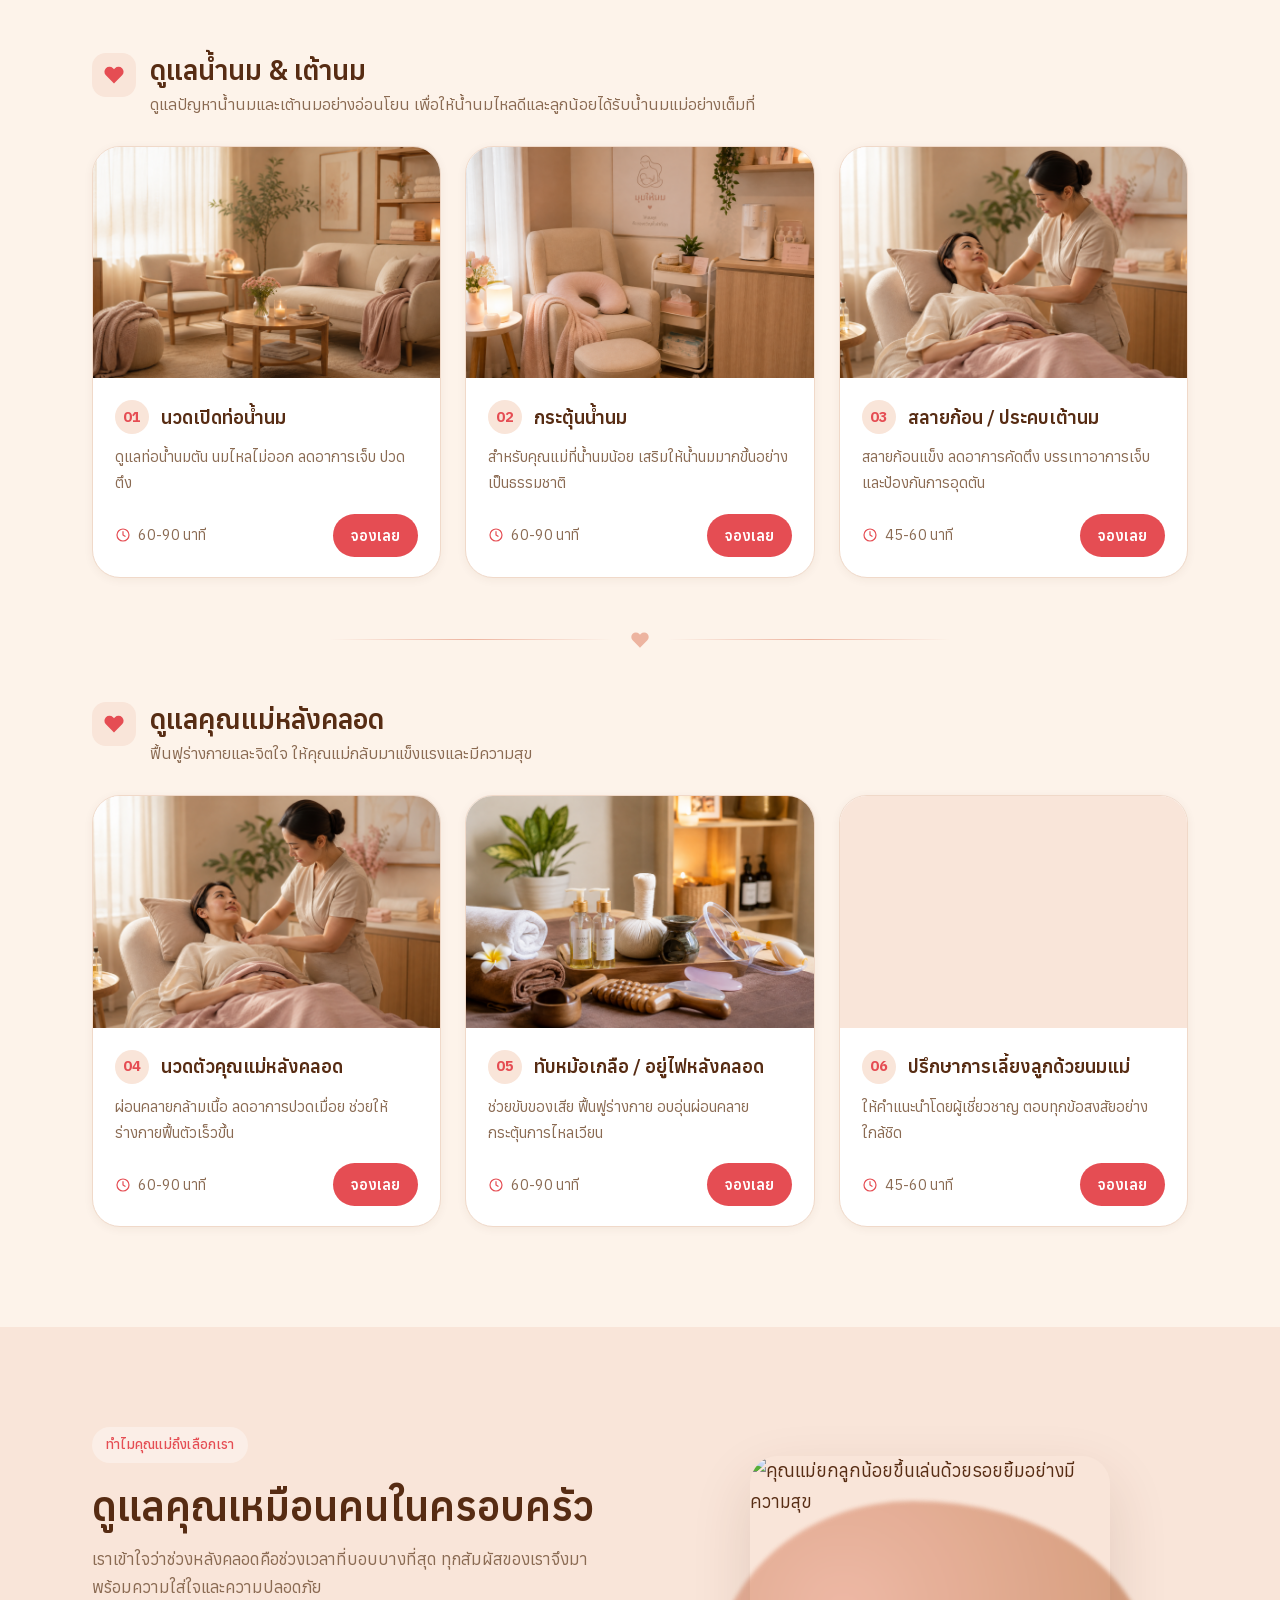
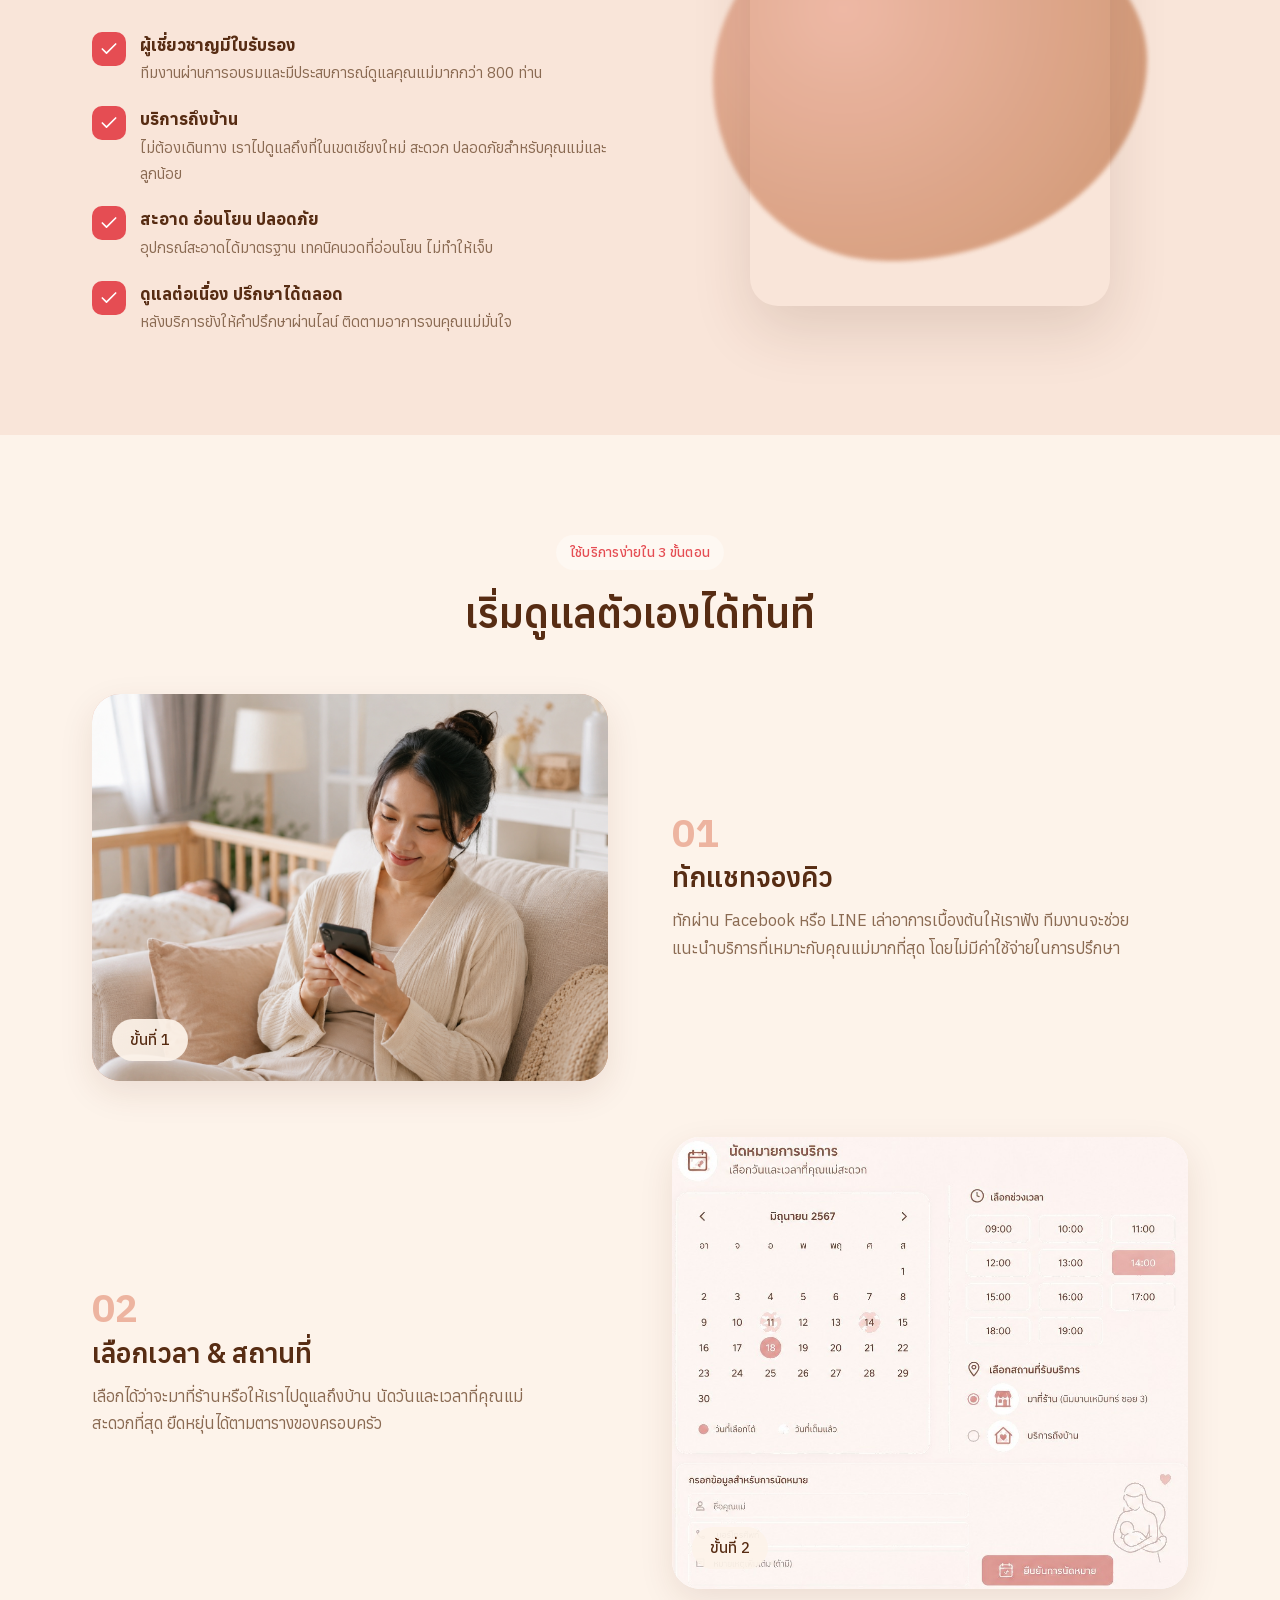
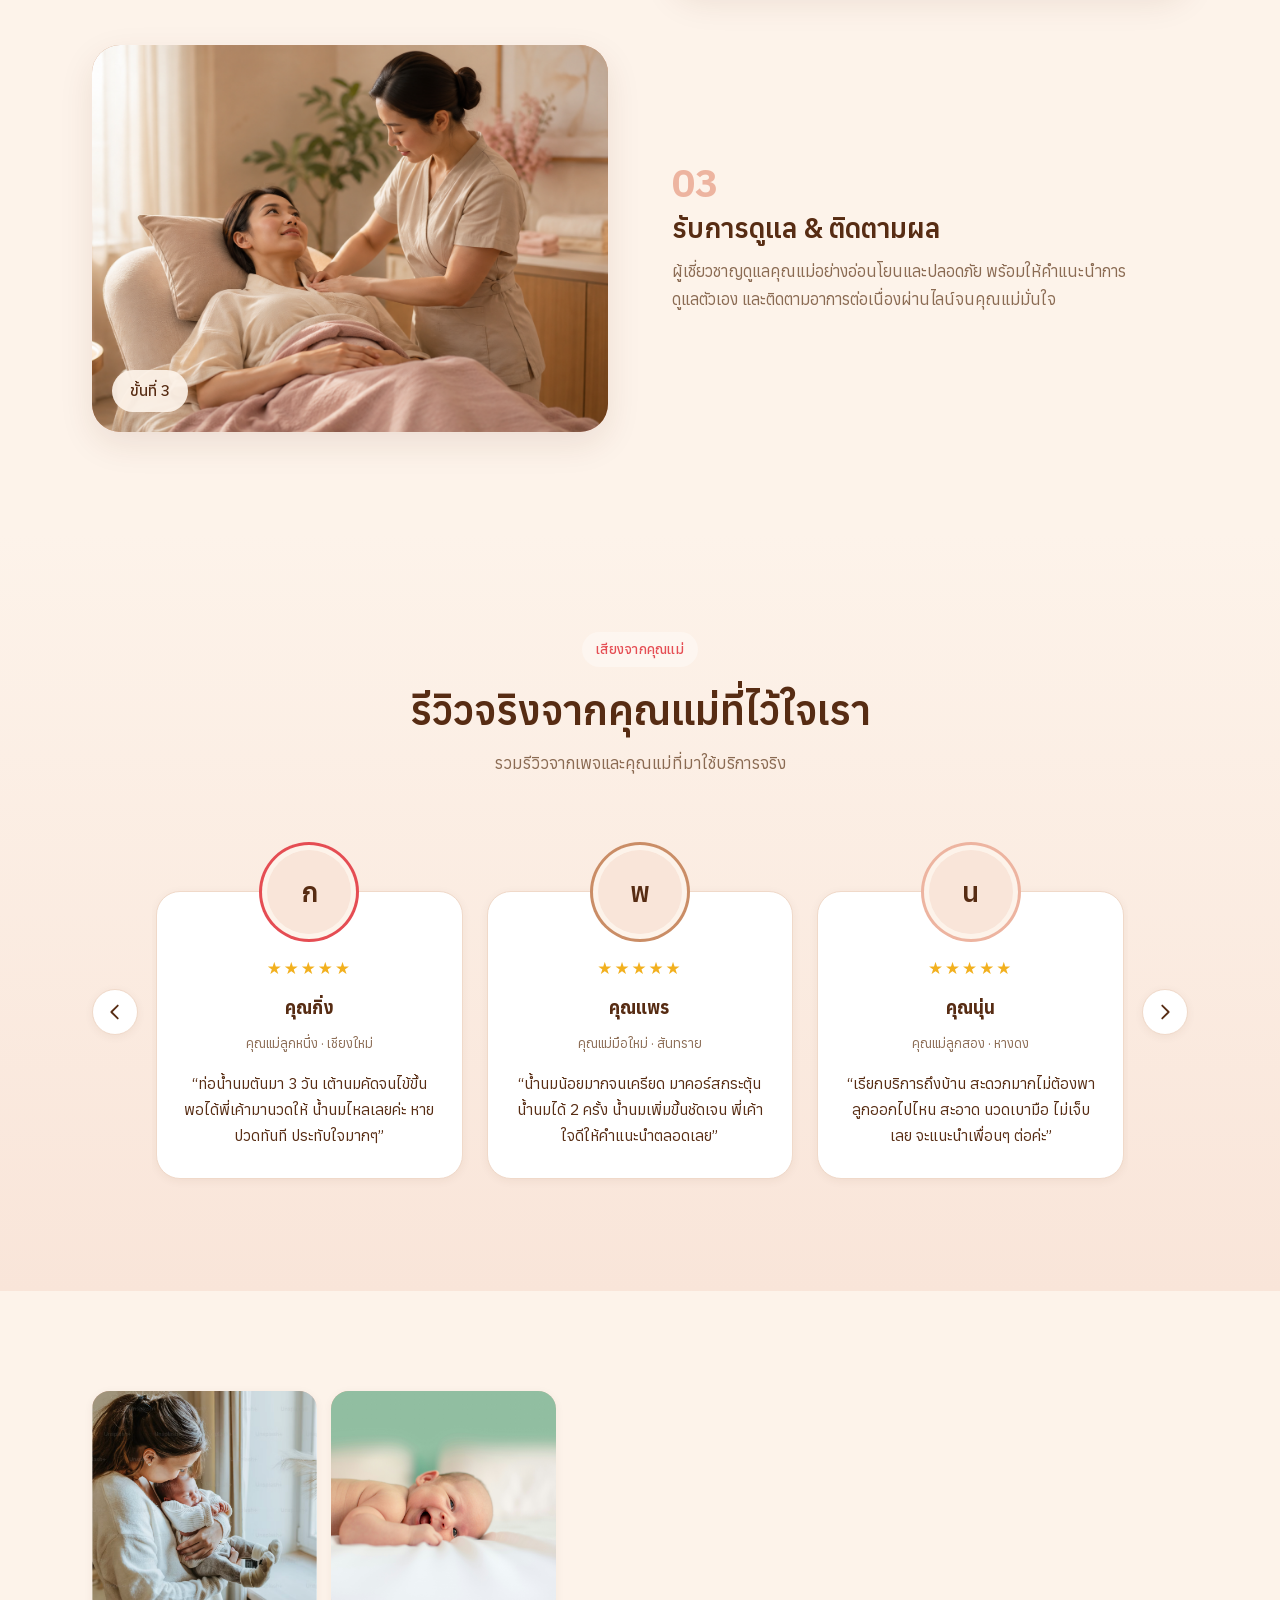
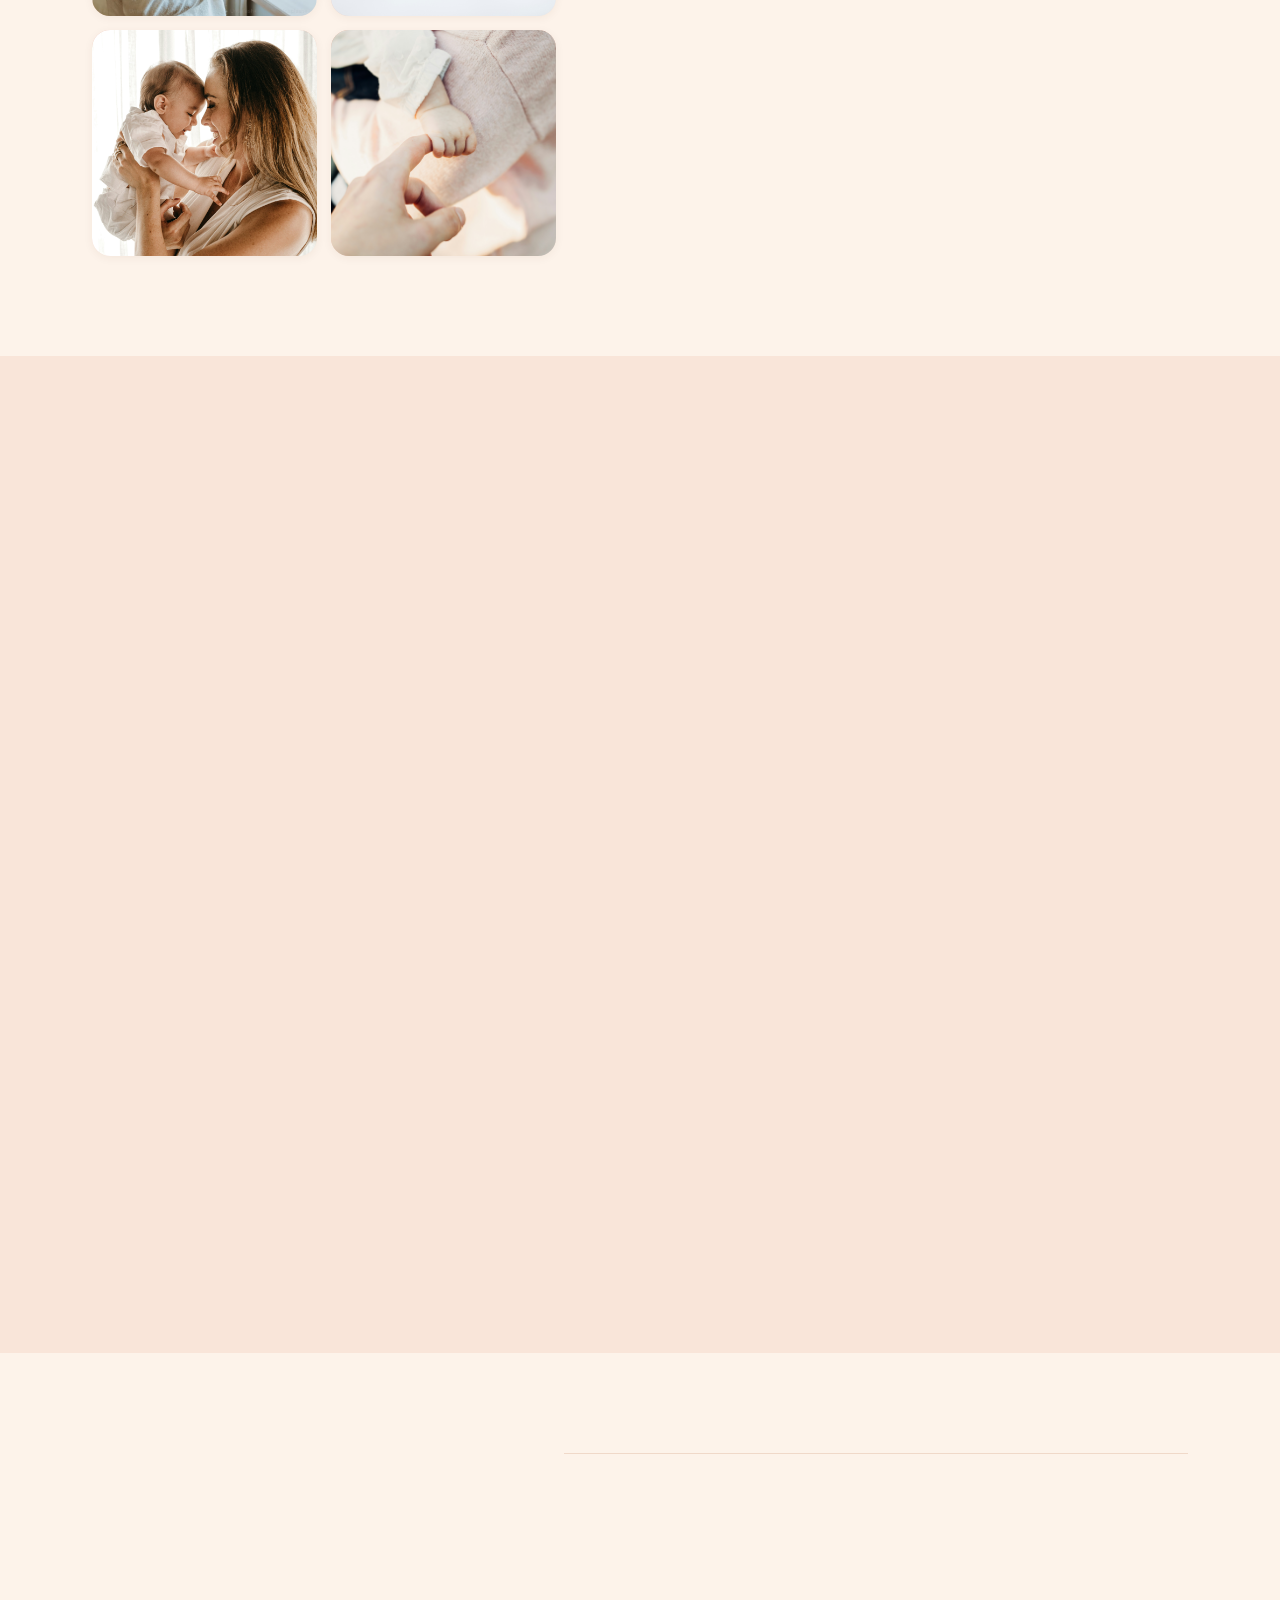
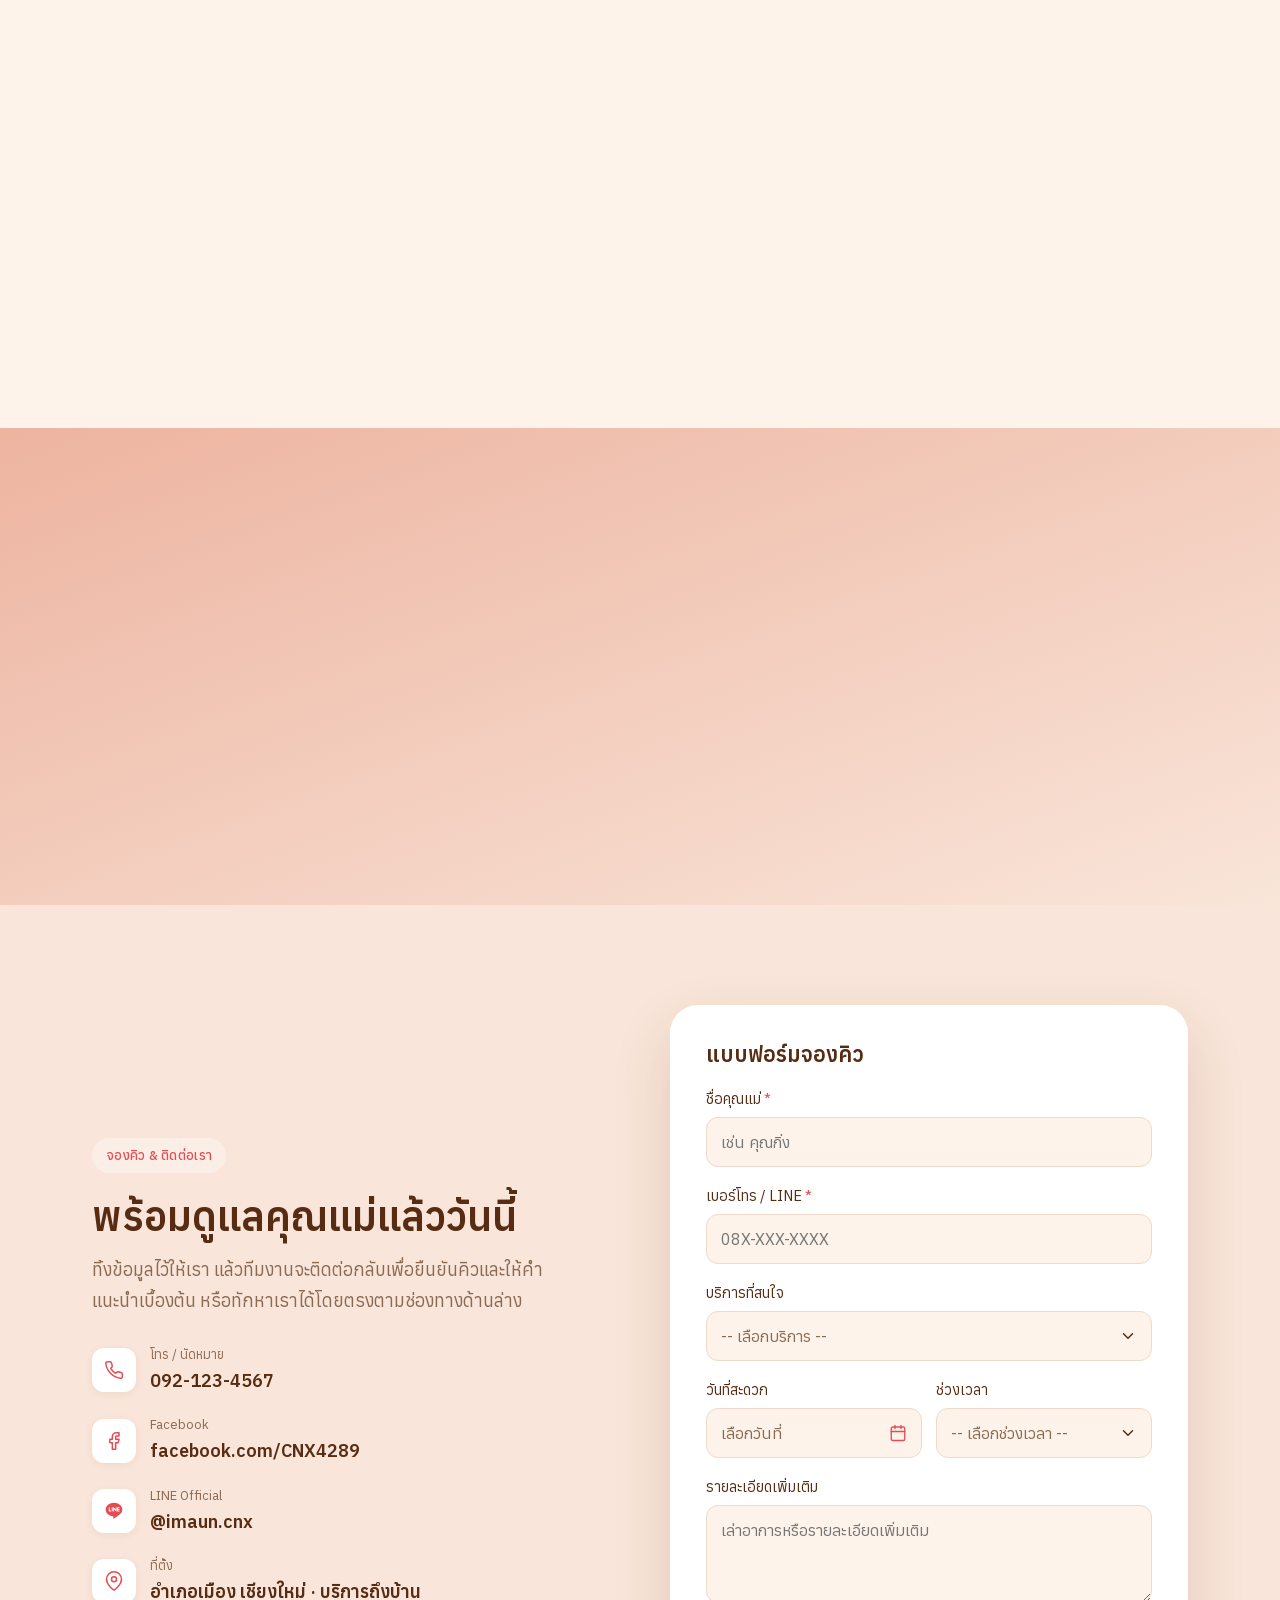
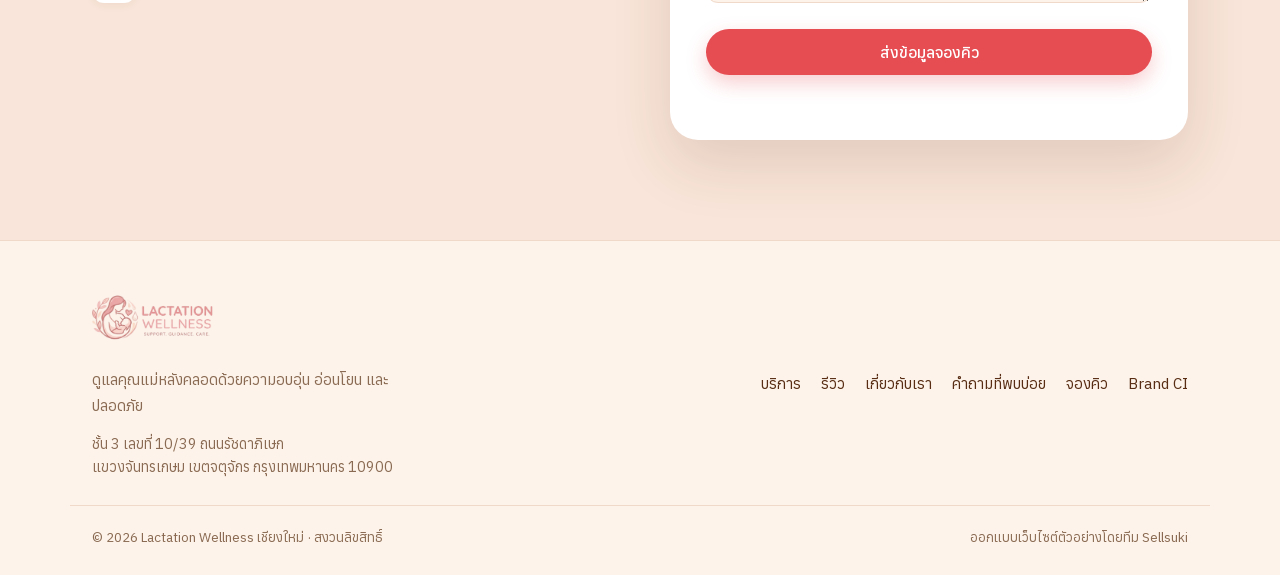
==== commit 0aef2d37: "Show exactly 3 review cards with no next-card peek Size each review card to one-third of the track m" ====
--- a/index.html
+++ b/index.html
@@ -12,7 +12,7 @@
   <link rel="preload" as="font" type="font/woff2" crossorigin href="assets/fonts/anuphan-400-thai.woff2" />
   <link rel="preload" as="font" type="font/woff2" crossorigin href="assets/fonts/anuphan-600-thai.woff2" />
   <link rel="stylesheet" href="fonts.css" />
-  <link rel="stylesheet" href="styles.css" />
+  <link rel="stylesheet" href="styles.css?v=1" />
 </head>
 <body>
   <a class="skip-link" href="#main">ข้ามไปยังเนื้อหาหลัก</a>
--- a/styles.css
+++ b/styles.css
@@ -309,7 +309,7 @@
 .reviews-carousel { display: flex; align-items: center; gap: 14px; }
 .reviews { flex: 1; display: flex; gap: 24px; overflow-x: auto; scroll-snap-type: x mandatory; scroll-behavior: smooth; padding: 58px 4px 12px; -ms-overflow-style: none; scrollbar-width: none; }
 .reviews::-webkit-scrollbar { display: none; }
-.review { position: relative; flex: 0 0 clamp(260px, 30%, 320px); scroll-snap-align: center; background: var(--white); border: 1px solid var(--border); border-radius: 24px; padding: 62px 26px 30px; box-shadow: var(--shadow-sm); display: flex; flex-direction: column; align-items: center; text-align: center; gap: 10px; transition: transform .25s var(--ease), box-shadow .25s var(--ease); }
+.review { position: relative; flex: 0 0 calc((100% - 48px) / 3); scroll-snap-align: center; background: var(--white); border: 1px solid var(--border); border-radius: 24px; padding: 62px 26px 30px; box-shadow: var(--shadow-sm); display: flex; flex-direction: column; align-items: center; text-align: center; gap: 10px; transition: transform .25s var(--ease), box-shadow .25s var(--ease); }
 .review:hover { transform: translateY(-5px); box-shadow: var(--shadow); }
 .review__avatar { position: absolute; top: 0; left: 50%; transform: translate(-50%, -50%); display: grid; place-items: center; width: 84px; height: 84px; border-radius: 50%; background: var(--peach); font-family: var(--font-head); font-weight: 600; font-size: 1.7rem; color: var(--cocoa); box-shadow: 0 0 0 5px var(--cream), 0 0 0 8px var(--ring, var(--blush)); }
 .stars--sm { color: #F2B01E; font-size: 1.05rem; letter-spacing: 2px; }
